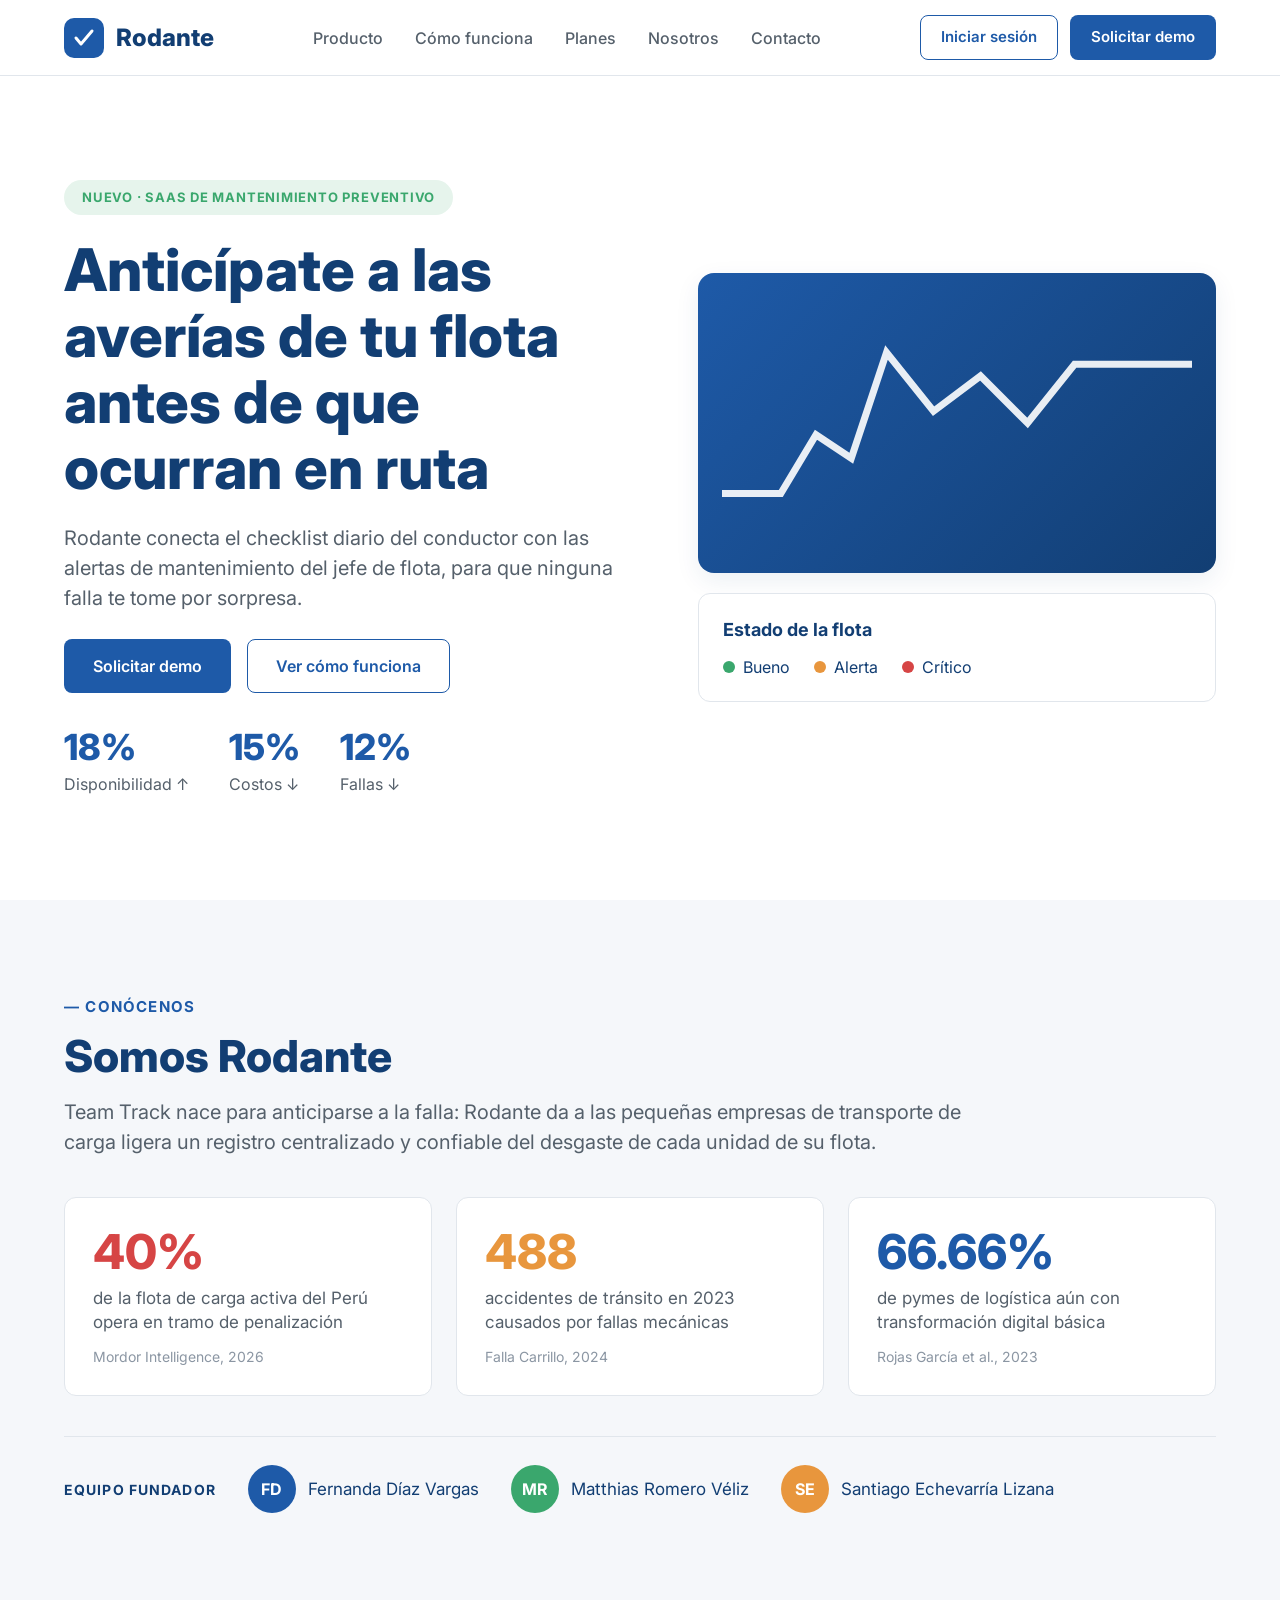
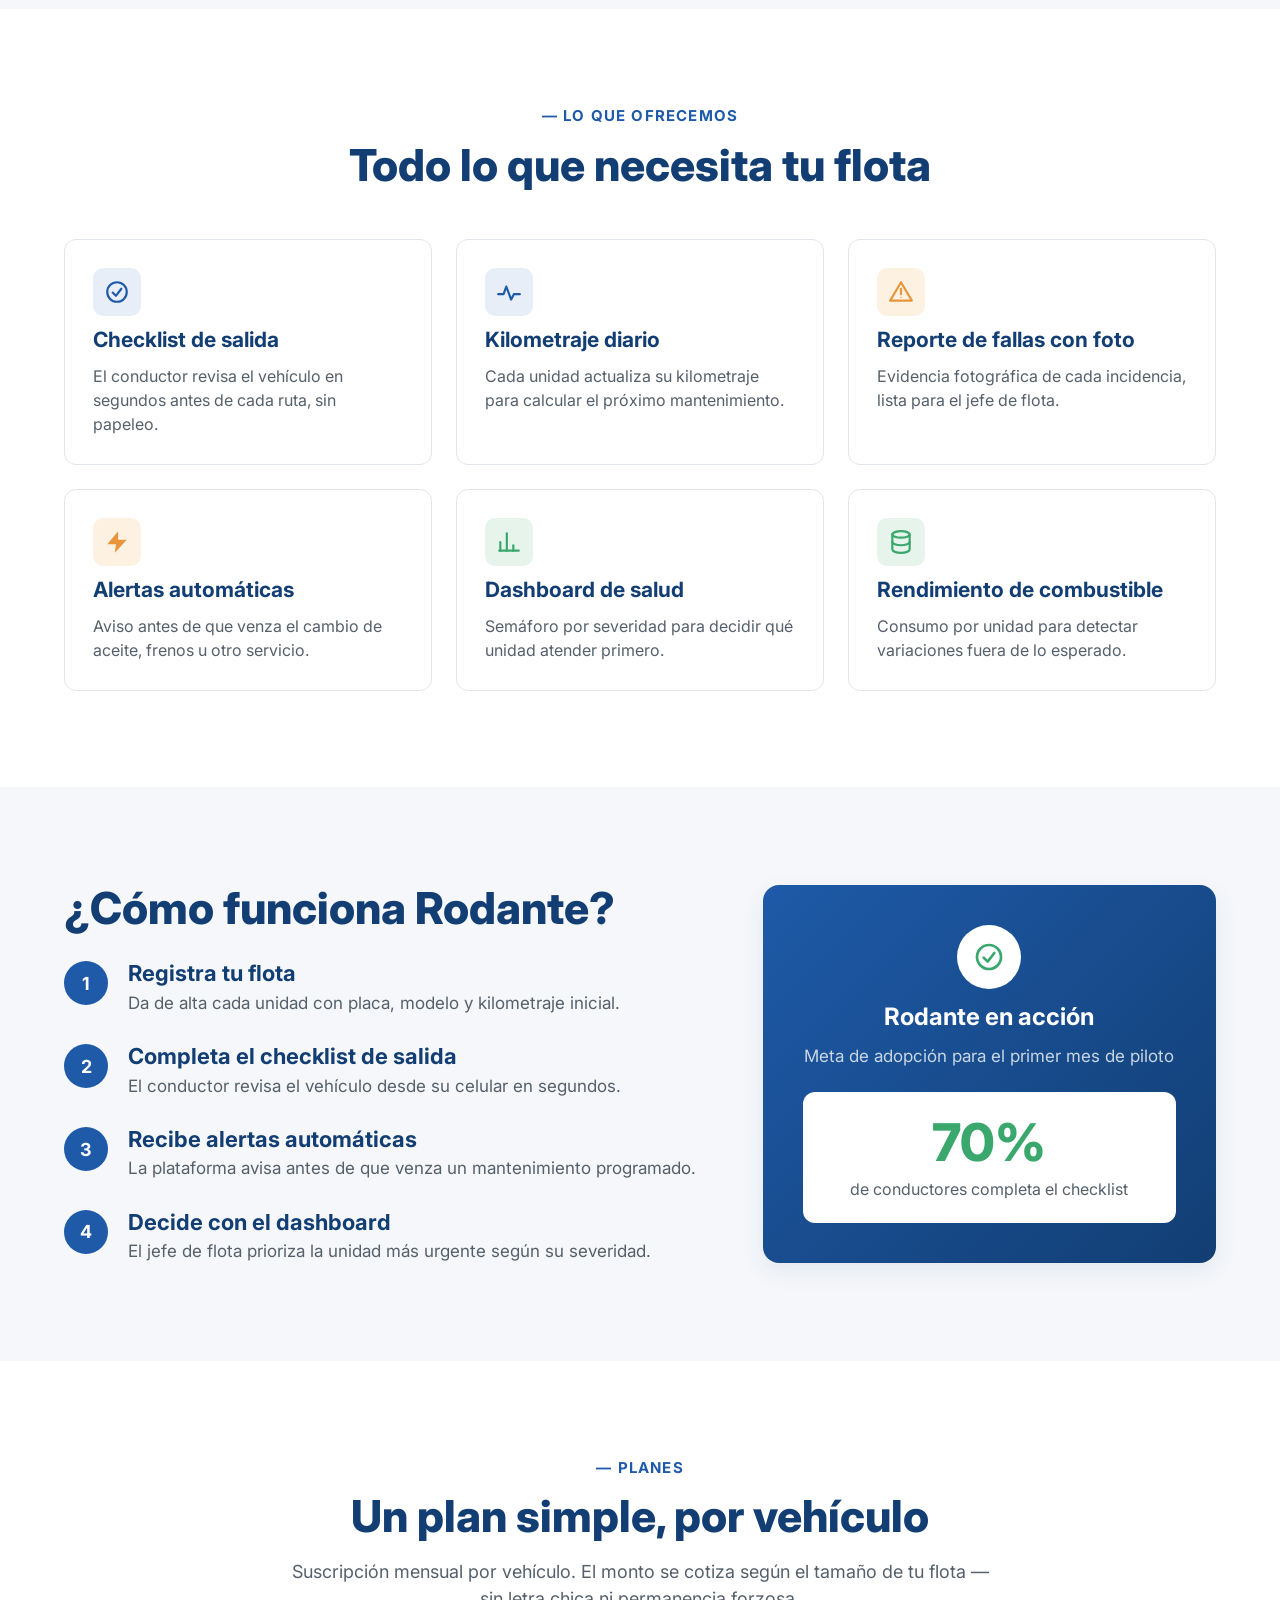
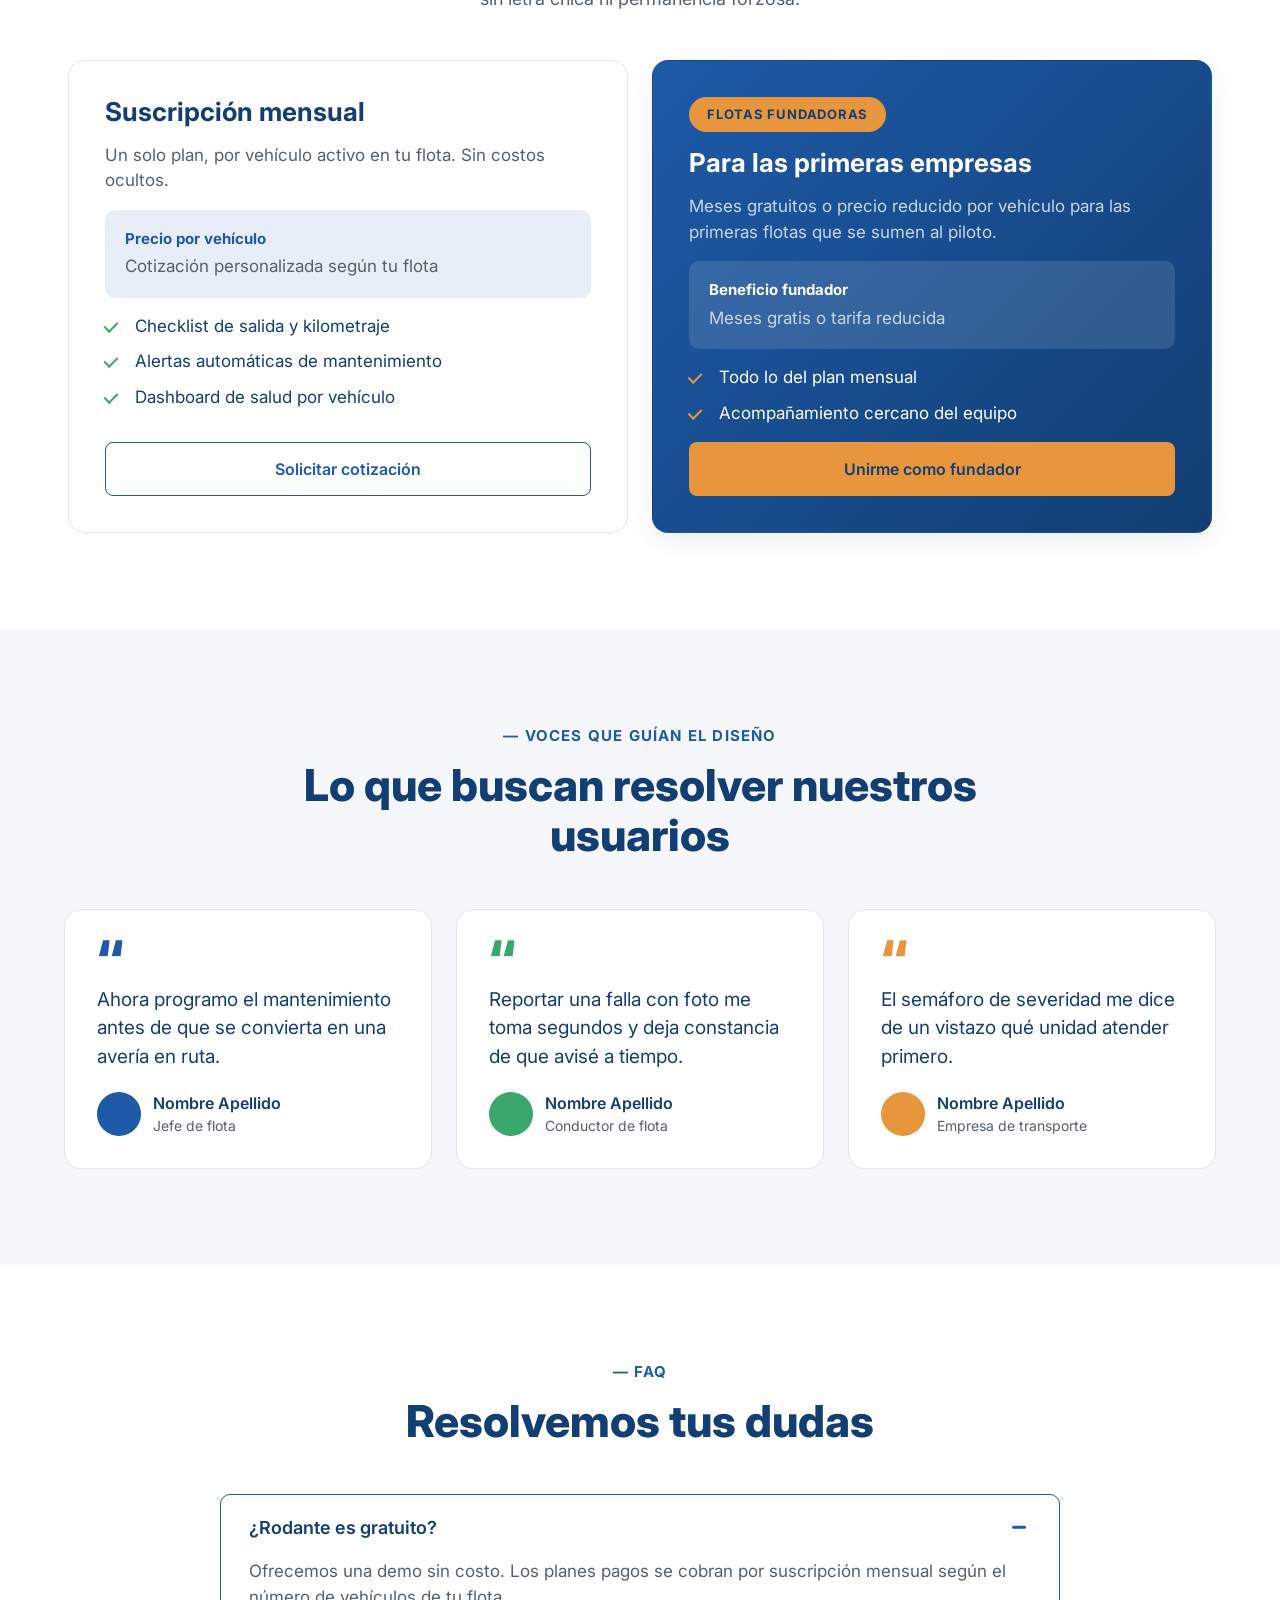
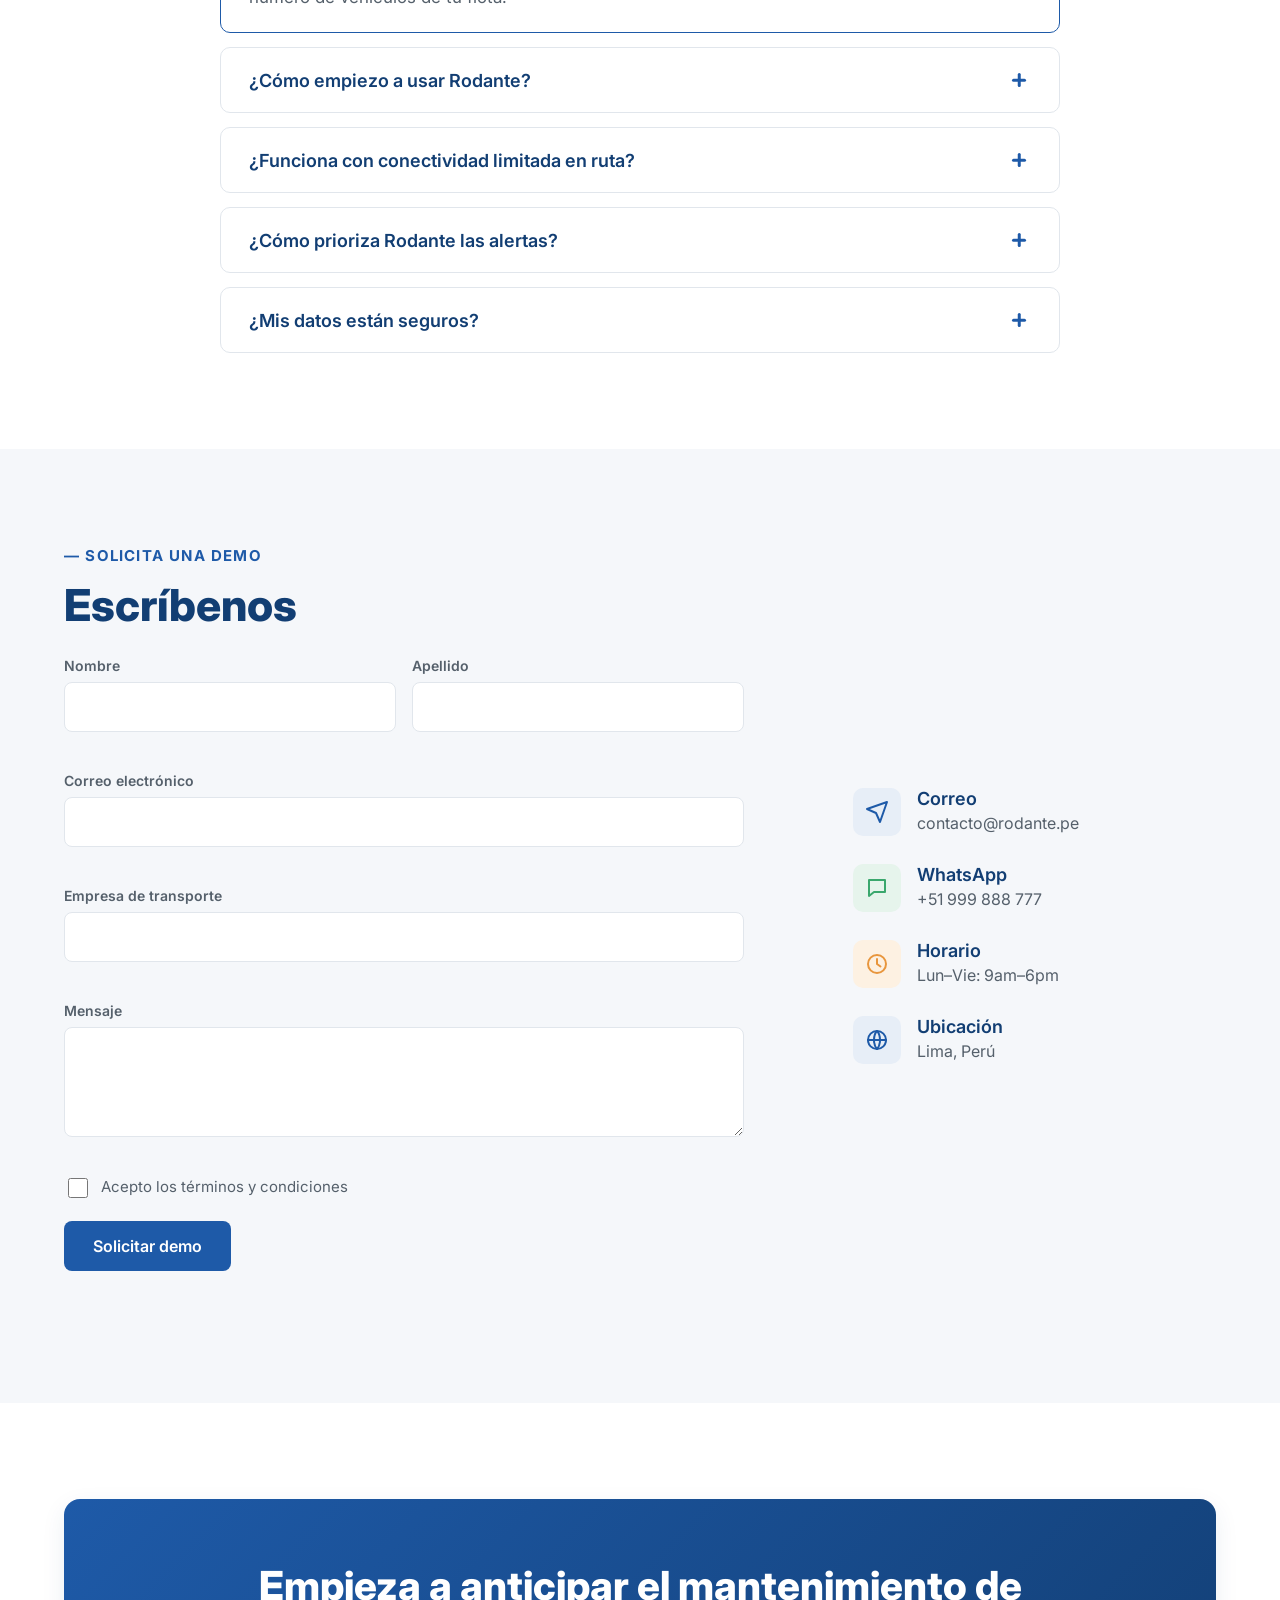
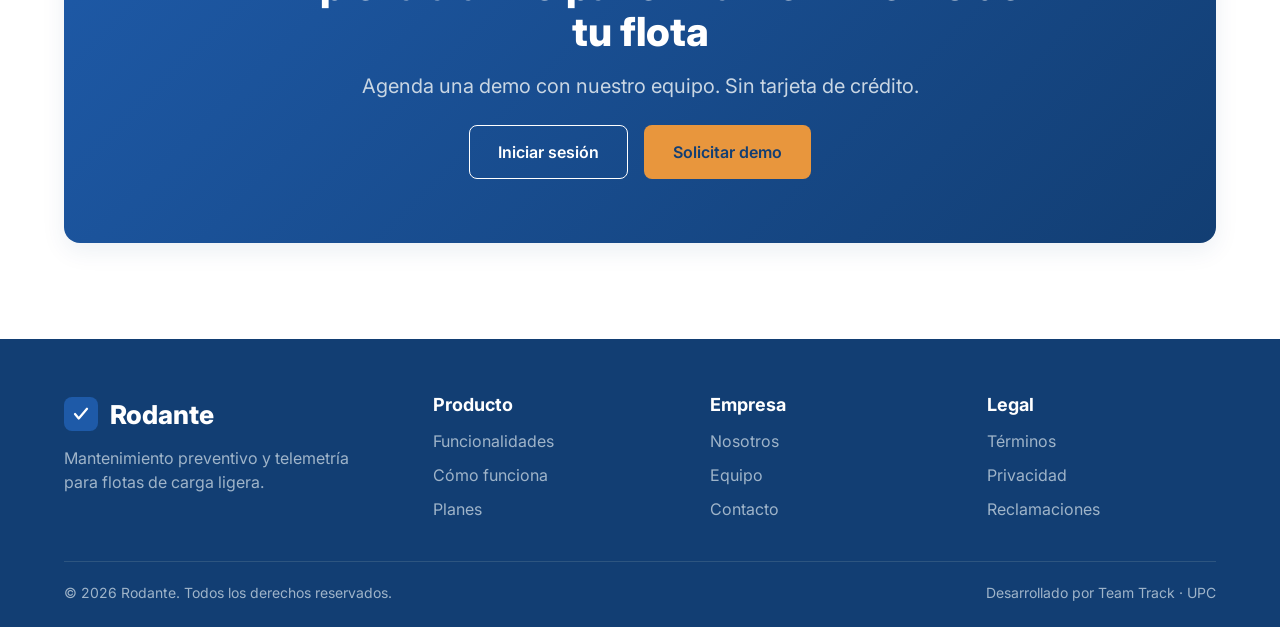
==== index.html @ c84fca4a "Add files via upload" ====
<!DOCTYPE html>
<html lang="es">
<head>
<meta charset="UTF-8">
<meta name="viewport" content="width=device-width, initial-scale=1.0">
<title>Rodante — Mantenimiento preventivo para flotas de carga</title>
<meta name="description" content="Rodante conecta el checklist diario del conductor con las alertas de mantenimiento del jefe de flota, para que ninguna falla te tome por sorpresa en ruta.">
<link rel="icon" href="data:image/svg+xml,%3Csvg xmlns='http://www.w3.org/2000/svg' viewBox='0 0 40 40'%3E%3Crect width='40' height='40' rx='9' fill='%231E5AA8'/%3E%3Cpolyline points='11,21 17,28 30,12' fill='none' stroke='white' stroke-width='4' stroke-linecap='round' stroke-linejoin='round'/%3E%3C/svg%3E">
<link rel="preconnect" href="https://fonts.googleapis.com">
<link rel="preconnect" href="https://fonts.gstatic.com" crossorigin>
<link href="https://fonts.googleapis.com/css2?family=Inter:wght@400;500;600;700;800&display=swap" rel="stylesheet">
<link rel="stylesheet" href="css/style.css">
</head>
<body>

<header class="site-header" id="header">
  <div class="container header-inner">
    <a href="#top" class="logo" aria-label="Rodante - inicio">
      <span class="logo-mark">
        <svg viewBox="0 0 24 24" width="24" height="24" fill="none" stroke="#fff" stroke-width="3" stroke-linecap="round" stroke-linejoin="round" aria-hidden="true"><polyline points="4 12 9 18 20 5"></polyline></svg>
      </span>
      <span>Rodante</span>
    </a>

    <nav class="main-nav" id="main-nav" aria-label="Principal">
      <a href="#producto">Producto</a>
      <a href="#como-funciona">Cómo funciona</a>
      <a href="#planes">Planes</a>
      <a href="#nosotros">Nosotros</a>
      <a href="#contacto">Contacto</a>
    </nav>

    <div class="header-actions">
      <a href="app/index.html#/login" class="btn btn-outline btn-sm">Iniciar sesión</a>
      <a href="#contacto" class="btn btn-primary btn-sm">Solicitar demo</a>
    </div>

    <button class="menu-toggle" id="menu-toggle" aria-label="Abrir menú" aria-expanded="false" aria-controls="main-nav">
      <span></span><span></span><span></span>
    </button>
  </div>
</header>

<main id="top">

  <!-- HERO -->
  <section class="hero">
    <div class="container hero-inner">
      <div class="hero-copy">
        <span class="badge badge-green">Nuevo · SaaS de mantenimiento preventivo</span>
        <h1>Anticípate a las averías de tu flota antes de que ocurran en ruta</h1>
        <p class="lead">Rodante conecta el checklist diario del conductor con las alertas de mantenimiento del jefe de flota, para que ninguna falla te tome por sorpresa.</p>
        <div class="hero-cta">
          <a href="#contacto" class="btn btn-primary">Solicitar demo</a>
          <a href="#como-funciona" class="btn btn-outline">Ver cómo funciona</a>
        </div>
        <div class="hero-stats">
          <div class="stat">
            <h3>18%</h3>
            <p>Disponibilidad ↑</p>
          </div>
          <div class="stat">
            <h3>15%</h3>
            <p>Costos ↓</p>
          </div>
          <div class="stat">
            <h3>12%</h3>
            <p>Fallas ↓</p>
          </div>
        </div>
      </div>

      <div class="hero-visual">
        <div class="chart-card">
          <svg viewBox="0 0 200 100" aria-label="Vista previa del dashboard de Rodante" role="img">
            <polyline points="0,80 25,80 40,55 55,65 70,20 90,45 110,30 130,50 150,25 200,25" fill="none" stroke="#ffffff" stroke-width="3" opacity="0.9"></polyline>
          </svg>
        </div>
        <div class="status-card">
          <p class="status-title">Estado de la flota</p>
          <div class="status-legend">
            <span><i class="dot dot-green"></i>Bueno</span>
            <span><i class="dot dot-orange"></i>Alerta</span>
            <span><i class="dot dot-red"></i>Crítico</span>
          </div>
        </div>
      </div>
    </div>
  </section>

  <!-- SOBRE RODANTE -->
  <section class="section section-alt" id="nosotros">
    <div class="container">
      <div class="about-head">
        <p class="eyebrow">— Conócenos</p>
        <h2>Somos Rodante</h2>
        <p class="about-lead">Team Track nace para anticiparse a la falla: Rodante da a las pequeñas empresas de transporte de carga ligera un registro centralizado y confiable del desgaste de cada unidad de su flota.</p>
      </div>

      <div class="grid grid-3">
        <div class="fact-card">
          <p class="fact-num fact-red">40%</p>
          <p class="fact-text">de la flota de carga activa del Perú opera en tramo de penalización</p>
          <p class="fact-source">Mordor Intelligence, 2026</p>
        </div>
        <div class="fact-card">
          <p class="fact-num fact-orange">488</p>
          <p class="fact-text">accidentes de tránsito en 2023 causados por fallas mecánicas</p>
          <p class="fact-source">Falla Carrillo, 2024</p>
        </div>
        <div class="fact-card">
          <p class="fact-num fact-blue">66.66%</p>
          <p class="fact-text">de pymes de logística aún con transformación digital básica</p>
          <p class="fact-source">Rojas García et al., 2023</p>
        </div>
      </div>

      <div class="founders" id="equipo">
        <p class="founders-label">Equipo fundador</p>
        <ul class="founders-list">
          <li><span class="avatar avatar-blue">FD</span>Fernanda Díaz Vargas</li>
          <li><span class="avatar avatar-green">MR</span>Matthias Romero Véliz</li>
          <li><span class="avatar avatar-orange">SE</span>Santiago Echevarría Lizana</li>
        </ul>
      </div>
    </div>
  </section>

  <!-- FUNCIONALIDADES -->
  <section class="section" id="producto">
    <div class="container">
      <div class="section-heading">
        <p class="eyebrow">— Lo que ofrecemos</p>
        <h2>Todo lo que necesita tu flota</h2>
      </div>

      <div class="grid grid-3">
        <div class="card">
          <div class="icon-badge icon-blue">
            <svg viewBox="0 0 24 24" width="26" height="26" fill="none" stroke="#1E5AA8" stroke-width="2" stroke-linecap="round" stroke-linejoin="round" aria-hidden="true"><circle cx="12" cy="12" r="9"></circle><polyline points="8 12.5 11 15.5 16 9"></polyline></svg>
          </div>
          <h3>Checklist de salida</h3>
          <p>El conductor revisa el vehículo en segundos antes de cada ruta, sin papeleo.</p>
        </div>
        <div class="card">
          <div class="icon-badge icon-blue">
            <svg viewBox="0 0 24 24" width="26" height="26" fill="none" stroke="#1E5AA8" stroke-width="2" stroke-linecap="round" stroke-linejoin="round" aria-hidden="true"><polyline points="2 14 7 14 9.5 7 14 19 16.5 14 22 14"></polyline></svg>
          </div>
          <h3>Kilometraje diario</h3>
          <p>Cada unidad actualiza su kilometraje para calcular el próximo mantenimiento.</p>
        </div>
        <div class="card">
          <div class="icon-badge icon-orange">
            <svg viewBox="0 0 24 24" width="26" height="26" fill="none" stroke="#E8963D" stroke-width="2" stroke-linecap="round" stroke-linejoin="round" aria-hidden="true"><path d="M12 3 L22 20 L2 20 Z"></path><line x1="12" y1="9" x2="12" y2="14"></line><circle cx="12" cy="17" r="0.6" fill="#E8963D" stroke="none"></circle></svg>
          </div>
          <h3>Reporte de fallas con foto</h3>
          <p>Evidencia fotográfica de cada incidencia, lista para el jefe de flota.</p>
        </div>
        <div class="card">
          <div class="icon-badge icon-orange">
            <svg viewBox="0 0 24 24" width="26" height="26" fill="#E8963D" stroke="none" aria-hidden="true"><polygon points="13 2 3 14 11 14 10 22 21 10 13 10"></polygon></svg>
          </div>
          <h3>Alertas automáticas</h3>
          <p>Aviso antes de que venza el cambio de aceite, frenos u otro servicio.</p>
        </div>
        <div class="card">
          <div class="icon-badge icon-green">
            <svg viewBox="0 0 24 24" width="26" height="26" fill="none" stroke="#3AA76D" stroke-width="2" stroke-linecap="round" stroke-linejoin="round" aria-hidden="true"><line x1="4" y1="20" x2="4" y2="12"></line><line x1="10" y1="20" x2="10" y2="4"></line><line x1="16" y1="20" x2="16" y2="15"></line><line x1="3" y1="20" x2="21" y2="20"></line></svg>
          </div>
          <h3>Dashboard de salud</h3>
          <p>Semáforo por severidad para decidir qué unidad atender primero.</p>
        </div>
        <div class="card">
          <div class="icon-badge icon-green">
            <svg viewBox="0 0 24 24" width="26" height="26" fill="none" stroke="#3AA76D" stroke-width="2" stroke-linecap="round" stroke-linejoin="round" aria-hidden="true"><ellipse cx="12" cy="5" rx="8" ry="3"></ellipse><path d="M4 5 V19 C4 20.66 7.58 22 12 22 C16.42 22 20 20.66 20 19 V5"></path><path d="M4 12 C4 13.66 7.58 15 12 15 C16.42 15 20 13.66 20 12"></path></svg>
          </div>
          <h3>Rendimiento de combustible</h3>
          <p>Consumo por unidad para detectar variaciones fuera de lo esperado.</p>
        </div>
      </div>
    </div>
  </section>

  <!-- CÓMO FUNCIONA -->
  <section class="section section-alt" id="como-funciona">
    <div class="container how-inner">
      <div class="how-copy">
        <h2>¿Cómo funciona Rodante?</h2>

        <ol class="steps">
          <li>
            <span class="step-number">1</span>
            <div>
              <h3>Registra tu flota</h3>
              <p>Da de alta cada unidad con placa, modelo y kilometraje inicial.</p>
            </div>
          </li>
          <li>
            <span class="step-number">2</span>
            <div>
              <h3>Completa el checklist de salida</h3>
              <p>El conductor revisa el vehículo desde su celular en segundos.</p>
            </div>
          </li>
          <li>
            <span class="step-number">3</span>
            <div>
              <h3>Recibe alertas automáticas</h3>
              <p>La plataforma avisa antes de que venza un mantenimiento programado.</p>
            </div>
          </li>
          <li>
            <span class="step-number">4</span>
            <div>
              <h3>Decide con el dashboard</h3>
              <p>El jefe de flota prioriza la unidad más urgente según su severidad.</p>
            </div>
          </li>
        </ol>
      </div>

      <div class="how-visual">
        <div class="action-card">
          <div class="action-icon">
            <svg viewBox="0 0 24 24" width="32" height="32" fill="none" stroke="#3AA76D" stroke-width="2" stroke-linecap="round" stroke-linejoin="round" aria-hidden="true"><circle cx="12" cy="12" r="9"></circle><polyline points="8 12.5 11 15.5 16 9"></polyline></svg>
          </div>
          <h3>Rodante en acción</h3>
          <p>Meta de adopción para el primer mes de piloto</p>
          <div class="action-metric">
            <strong>70%</strong>
            <p>de conductores completa el checklist</p>
          </div>
        </div>
      </div>
    </div>
  </section>

  <!-- PLANES -->
  <section class="section" id="planes">
    <div class="container">
      <div class="section-heading">
        <p class="eyebrow">— Planes</p>
        <h2>Un plan simple, por vehículo</h2>
        <p class="section-sub">Suscripción mensual por vehículo. El monto se cotiza según el tamaño de tu flota — sin letra chica ni permanencia forzosa.</p>
      </div>

      <div class="plans">
        <article class="plan">
          <h3>Suscripción mensual</h3>
          <p class="plan-desc">Un solo plan, por vehículo activo en tu flota. Sin costos ocultos.</p>
          <div class="plan-price">
            <p class="plan-price-label">Precio por vehículo</p>
            <p>Cotización personalizada según tu flota</p>
          </div>
          <ul class="plan-list">
            <li>Checklist de salida y kilometraje</li>
            <li>Alertas automáticas de mantenimiento</li>
            <li>Dashboard de salud por vehículo</li>
          </ul>
          <a href="#contacto" class="btn btn-outline">Solicitar cotización</a>
        </article>

        <article class="plan plan-founder">
          <span class="badge badge-orange">Flotas fundadoras</span>
          <h3>Para las primeras empresas</h3>
          <p class="plan-desc">Meses gratuitos o precio reducido por vehículo para las primeras flotas que se sumen al piloto.</p>
          <div class="plan-price">
            <p class="plan-price-label">Beneficio fundador</p>
            <p>Meses gratis o tarifa reducida</p>
          </div>
          <ul class="plan-list">
            <li>Todo lo del plan mensual</li>
            <li>Acompañamiento cercano del equipo</li>
          </ul>
          <a href="#contacto" class="btn btn-accent">Unirme como fundador</a>
        </article>
      </div>
    </div>
  </section>

  <!-- TESTIMONIOS -->
  <section class="section section-alt" id="testimonios">
    <div class="container">
      <div class="section-heading">
        <p class="eyebrow">— Voces que guían el diseño</p>
        <h2>Lo que buscan resolver nuestros usuarios</h2>
      </div>

      <div class="grid grid-3">
        <figure class="testimonial-card">
          <span class="quote-mark quote-blue" aria-hidden="true">“</span>
          <blockquote>Ahora programo el mantenimiento antes de que se convierta en una avería en ruta.</blockquote>
          <figcaption class="testimonial-author">
            <span class="avatar avatar-blue small"></span>
            <span>
              <span class="author-name">Nombre Apellido</span>
              <span class="author-role">Jefe de flota</span>
            </span>
          </figcaption>
        </figure>
        <figure class="testimonial-card">
          <span class="quote-mark quote-green" aria-hidden="true">“</span>
          <blockquote>Reportar una falla con foto me toma segundos y deja constancia de que avisé a tiempo.</blockquote>
          <figcaption class="testimonial-author">
            <span class="avatar avatar-green small"></span>
            <span>
              <span class="author-name">Nombre Apellido</span>
              <span class="author-role">Conductor de flota</span>
            </span>
          </figcaption>
        </figure>
        <figure class="testimonial-card">
          <span class="quote-mark quote-orange" aria-hidden="true">“</span>
          <blockquote>El semáforo de severidad me dice de un vistazo qué unidad atender primero.</blockquote>
          <figcaption class="testimonial-author">
            <span class="avatar avatar-orange small"></span>
            <span>
              <span class="author-name">Nombre Apellido</span>
              <span class="author-role">Empresa de transporte</span>
            </span>
          </figcaption>
        </figure>
      </div>
    </div>
  </section>

  <!-- FAQ -->
  <section class="section" id="faq">
    <div class="container">
      <div class="section-heading">
        <p class="eyebrow">— FAQ</p>
        <h2>Resolvemos tus dudas</h2>
      </div>

      <div class="faq-list">
        <div class="faq-item open">
          <button class="faq-question" aria-expanded="true">
            <span>¿Rodante es gratuito?</span>
            <span class="faq-icon" aria-hidden="true"></span>
          </button>
          <div class="faq-answer">
            <p>Ofrecemos una demo sin costo. Los planes pagos se cobran por suscripción mensual según el número de vehículos de tu flota.</p>
          </div>
        </div>

        <div class="faq-item">
          <button class="faq-question" aria-expanded="false">
            <span>¿Cómo empiezo a usar Rodante?</span>
            <span class="faq-icon" aria-hidden="true"></span>
          </button>
          <div class="faq-answer">
            <p>Solicita una demo y nuestro equipo te ayudará a registrar tu flota: cada unidad con su placa, modelo y kilometraje inicial. Luego tus conductores ya pueden completar el checklist de salida desde su celular.</p>
          </div>
        </div>

        <div class="faq-item">
          <button class="faq-question" aria-expanded="false">
            <span>¿Funciona con conectividad limitada en ruta?</span>
            <span class="faq-icon" aria-hidden="true"></span>
          </button>
          <div class="faq-answer">
            <p>El checklist y el reporte de fallas están pensados para completarse en pocos segundos, de modo que el conductor pueda registrarlos incluso con señal limitada antes de salir a ruta.</p>
          </div>
        </div>

        <div class="faq-item">
          <button class="faq-question" aria-expanded="false">
            <span>¿Cómo prioriza Rodante las alertas?</span>
            <span class="faq-icon" aria-hidden="true"></span>
          </button>
          <div class="faq-answer">
            <p>Cada unidad se clasifica con un semáforo de severidad — bueno, alerta o crítico — según su kilometraje, los servicios próximos a vencer y las fallas reportadas, para que atiendas primero la más urgente.</p>
          </div>
        </div>

        <div class="faq-item">
          <button class="faq-question" aria-expanded="false">
            <span>¿Mis datos están seguros?</span>
            <span class="faq-icon" aria-hidden="true"></span>
          </button>
          <div class="faq-answer">
            <p>La información de tu flota solo es accesible para los usuarios autorizados de tu cuenta, y la usamos únicamente para calcular el mantenimiento de tus unidades.</p>
          </div>
        </div>
      </div>
    </div>
  </section>

  <!-- SOLICITA UNA DEMO -->
  <section class="section section-alt" id="contacto">
    <div class="container contact-inner">
      <div class="contact-form-wrap">
        <p class="eyebrow">— Solicita una demo</p>
        <h2>Escríbenos</h2>

        <form id="contact-form" novalidate>
          <div class="form-row">
            <div class="form-field">
              <label for="firstname">Nombre</label>
              <input type="text" id="firstname" name="firstname" autocomplete="given-name" required>
              <span class="field-error"></span>
            </div>
            <div class="form-field">
              <label for="lastname">Apellido</label>
              <input type="text" id="lastname" name="lastname" autocomplete="family-name" required>
              <span class="field-error"></span>
            </div>
          </div>

          <div class="form-field">
            <label for="email">Correo electrónico</label>
            <input type="email" id="email" name="email" autocomplete="email" required>
            <span class="field-error"></span>
          </div>

          <div class="form-field">
            <label for="company">Empresa de transporte</label>
            <input type="text" id="company" name="company" autocomplete="organization" required>
            <span class="field-error"></span>
          </div>

          <div class="form-field">
            <label for="message">Mensaje</label>
            <textarea id="message" name="message" rows="4" required></textarea>
            <span class="field-error"></span>
          </div>

          <label class="checkbox-field">
            <input type="checkbox" id="terms" name="terms" required>
            Acepto los términos y condiciones
          </label>

          <button type="submit" class="btn btn-primary">Solicitar demo</button>

          <p class="form-feedback" id="form-feedback" role="status" aria-live="polite"></p>
        </form>
      </div>

      <div class="contact-info">
        <div class="info-item">
          <div class="icon-badge icon-blue">
            <svg viewBox="0 0 24 24" width="24" height="24" fill="none" stroke="#1E5AA8" stroke-width="2" stroke-linecap="round" stroke-linejoin="round" aria-hidden="true"><polygon points="22 2 15 22 11 13 2 9 22 2"></polygon></svg>
          </div>
          <div>
            <h3>Correo</h3>
            <p>contacto@rodante.pe</p>
          </div>
        </div>
        <div class="info-item">
          <div class="icon-badge icon-green">
            <svg viewBox="0 0 24 24" width="24" height="24" fill="none" stroke="#3AA76D" stroke-width="2" stroke-linecap="round" stroke-linejoin="round" aria-hidden="true"><path d="M4 4 H20 V16 H9 L4 20 Z"></path></svg>
          </div>
          <div>
            <h3>WhatsApp</h3>
            <p>+51 999 888 777</p>
          </div>
        </div>
        <div class="info-item">
          <div class="icon-badge icon-orange">
            <svg viewBox="0 0 24 24" width="24" height="24" fill="none" stroke="#E8963D" stroke-width="2" stroke-linecap="round" stroke-linejoin="round" aria-hidden="true"><circle cx="12" cy="12" r="9"></circle><polyline points="12 7 12 12 15.5 14.5"></polyline></svg>
          </div>
          <div>
            <h3>Horario</h3>
            <p>Lun–Vie: 9am–6pm</p>
          </div>
        </div>
        <div class="info-item">
          <div class="icon-badge icon-blue">
            <svg viewBox="0 0 24 24" width="24" height="24" fill="none" stroke="#1E5AA8" stroke-width="2" stroke-linecap="round" stroke-linejoin="round" aria-hidden="true"><circle cx="12" cy="12" r="9"></circle><line x1="3" y1="12" x2="21" y2="12"></line><path d="M12 3 C16 7 16 17 12 21 C8 17 8 7 12 3 Z"></path></svg>
          </div>
          <div>
            <h3>Ubicación</h3>
            <p>Lima, Perú</p>
          </div>
        </div>
      </div>
    </div>
  </section>

  <!-- CTA -->
  <section class="section section-cta">
    <div class="container">
      <div class="cta-box">
        <h2>Empieza a anticipar el mantenimiento de tu flota</h2>
        <p>Agenda una demo con nuestro equipo. Sin tarjeta de crédito.</p>
        <div class="cta-actions">
          <a href="app/index.html#/login" class="btn btn-outline btn-inverse">Iniciar sesión</a>
          <a href="#contacto" class="btn btn-accent">Solicitar demo</a>
        </div>
      </div>
    </div>
  </section>

</main>

<footer class="site-footer">
  <div class="container">
    <div class="footer-grid">
      <div class="footer-brand">
        <a href="#top" class="logo logo-light" aria-label="Rodante - inicio">
          <span class="logo-mark logo-mark-sm">
            <svg viewBox="0 0 24 24" width="18" height="18" fill="none" stroke="#fff" stroke-width="3" stroke-linecap="round" stroke-linejoin="round" aria-hidden="true"><polyline points="4 12 9 18 20 5"></polyline></svg>
          </span>
          <span>Rodante</span>
        </a>
        <p>Mantenimiento preventivo y telemetría para flotas de carga ligera.</p>
      </div>

      <div class="footer-col">
        <h3>Producto</h3>
        <a href="#producto">Funcionalidades</a>
        <a href="#como-funciona">Cómo funciona</a>
        <a href="#planes">Planes</a>
      </div>

      <div class="footer-col">
        <h3>Empresa</h3>
        <a href="#nosotros">Nosotros</a>
        <a href="#equipo">Equipo</a>
        <a href="#contacto">Contacto</a>
      </div>

      <div class="footer-col">
        <h3>Legal</h3>
        <a href="#">Términos</a>
        <a href="#">Privacidad</a>
        <a href="#">Reclamaciones</a>
      </div>
    </div>

    <div class="footer-bottom">
      <p>© 2026 Rodante. Todos los derechos reservados.</p>
      <p>Desarrollado por Team Track · UPC</p>
    </div>
  </div>
</footer>

<script src="js/script.js"></script>
</body>
</html>
---- css/style.css ----
:root {
  --color-primary: #1E5AA8;
  --color-primary-dark: #123E73;
  --color-green: #3AA76D;
  --color-orange: #E8963D;
  --color-red: #D64545;
  --color-text: #123E73;
  --color-text-muted: #55606B;
  --color-text-faint: #8B96A3;
  --color-border: #E1E6EC;
  --color-bg-alt: #F5F7FA;
  --color-blue-tint: #E7EEF7;
  --color-green-tint: #E6F4EC;
  --color-orange-tint: #FDF1E2;
  --color-on-dark: #C9D6E3;
  --color-on-footer: #9FB4C9;
  --color-footer-line: #2D5580;
  --gradient-brand: linear-gradient(135deg, #1E5AA8 0%, #123E73 100%);
  --font-main: 'Inter', Arial, Helvetica, sans-serif;
  --max-width: 1200px;
  --radius: 12px;
  --shadow-card: 0 8px 24px rgba(18, 62, 115, 0.08);
  --header-height: 76px;
}

* { box-sizing: border-box; }

html { scroll-behavior: smooth; }

body {
  margin: 0;
  font-family: var(--font-main);
  color: var(--color-text);
  background: #ffffff;
  line-height: 1.5;
  -webkit-font-smoothing: antialiased;
}

img, svg { max-width: 100%; display: block; }

a { text-decoration: none; color: inherit; }

ul, ol { margin: 0; padding: 0; list-style: none; }

p, figure, blockquote { margin: 0; }

section[id] { scroll-margin-top: var(--header-height); }

.container {
  max-width: var(--max-width);
  margin: 0 auto;
  padding: 0 24px;
}

h1, h2, h3 { margin: 0; line-height: 1.15; }

h2 { font-size: clamp(28px, 4vw, 44px); font-weight: 800; }

.eyebrow {
  color: var(--color-primary);
  font-weight: 700;
  font-size: 15px;
  letter-spacing: 0.08em;
  text-transform: uppercase;
  margin-bottom: 12px;
}

.section-heading {
  text-align: center;
  max-width: 720px;
  margin: 0 auto 48px auto;
}

.section-sub { color: var(--color-text-muted); font-size: 18px; margin-top: 16px; line-height: 1.5; }

/* Buttons */
.btn {
  display: inline-flex;
  align-items: center;
  justify-content: center;
  padding: 14px 28px;
  border-radius: 8px;
  font-family: inherit;
  font-weight: 600;
  font-size: 16px;
  border: 1px solid transparent;
  cursor: pointer;
  transition: background 0.15s ease, border-color 0.15s ease, color 0.15s ease, transform 0.1s ease, filter 0.15s ease;
  white-space: nowrap;
}
.btn:active { transform: scale(0.98); }
.btn:focus-visible { outline: 3px solid rgba(30, 90, 168, 0.35); outline-offset: 2px; }

.btn-primary { background: var(--color-primary); color: #fff; }
.btn-primary:hover { background: var(--color-primary-dark); }

.btn-outline { background: transparent; border-color: var(--color-primary); color: var(--color-primary); }
.btn-outline:hover { background: var(--color-blue-tint); }

.btn-accent { background: var(--color-orange); color: var(--color-primary-dark); }
.btn-accent:hover { filter: brightness(0.94); }

.btn-inverse { border-color: #fff; color: #fff; }
.btn-inverse:hover { background: rgba(255, 255, 255, 0.12); }

.btn-sm { padding: 10px 20px; font-size: 15px; }

/* Header */
.site-header {
  position: sticky;
  top: 0;
  z-index: 100;
  background: rgba(255, 255, 255, 0.94);
  backdrop-filter: blur(8px);
  border-bottom: 1px solid var(--color-border);
  height: var(--header-height);
  display: flex;
  align-items: center;
}

.header-inner {
  display: flex;
  align-items: center;
  justify-content: space-between;
  gap: 16px;
  width: 100%;
}

.logo {
  display: flex;
  align-items: center;
  gap: 12px;
  font-size: 24px;
  font-weight: 800;
  color: var(--color-primary-dark);
  flex-shrink: 0;
}

.logo-mark {
  width: 40px;
  height: 40px;
  background: var(--color-primary);
  border-radius: 10px;
  display: flex;
  align-items: center;
  justify-content: center;
}
.logo-mark-sm { width: 34px; height: 34px; border-radius: 8px; }

.main-nav { display: flex; gap: 32px; }

.main-nav a {
  color: var(--color-text-muted);
  font-weight: 500;
  font-size: 16px;
  transition: color 0.15s ease;
}
.main-nav a:hover { color: var(--color-primary); }

.header-actions {
  display: flex;
  gap: 12px;
  align-items: center;
  flex-shrink: 0;
}

.menu-toggle {
  display: none;
  flex-direction: column;
  justify-content: center;
  gap: 5px;
  width: 40px;
  height: 40px;
  background: none;
  border: none;
  cursor: pointer;
  padding: 0;
}
.menu-toggle span {
  display: block;
  height: 2px;
  width: 24px;
  background: var(--color-primary-dark);
  margin: 0 auto;
  transition: transform 0.2s ease, opacity 0.2s ease;
}
.menu-toggle.open span:nth-child(1) { transform: translateY(7px) rotate(45deg); }
.menu-toggle.open span:nth-child(2) { opacity: 0; }
.menu-toggle.open span:nth-child(3) { transform: translateY(-7px) rotate(-45deg); }

/* Hero */
.hero {
  background: #fff;
  padding: 72px 0;
  min-height: calc(100vh - var(--header-height));
  display: flex;
  align-items: center;
}

.hero-inner {
  display: flex;
  align-items: center;
  gap: 64px;
}

.hero-copy { flex: 1.1; display: flex; flex-direction: column; gap: 22px; }

.badge {
  display: inline-flex;
  align-items: center;
  padding: 8px 18px;
  border-radius: 20px;
  font-size: 13px;
  font-weight: 700;
  letter-spacing: 0.06em;
  text-transform: uppercase;
  width: fit-content;
}
.badge-green { background: var(--color-green-tint); color: var(--color-green); }
.badge-orange { background: var(--color-orange); color: var(--color-primary-dark); }

.hero-copy h1 {
  font-size: clamp(34px, 4.6vw, 60px);
  font-weight: 800;
  line-height: 1.12;
  max-width: 660px;
}

.lead { font-size: 20px; color: var(--color-text-muted); max-width: 560px; line-height: 1.5; }

.hero-cta { display: flex; gap: 16px; flex-wrap: wrap; margin-top: 4px; }

.hero-stats { display: flex; gap: 40px; margin-top: 12px; flex-wrap: wrap; }
.hero-stats .stat h3 { font-size: 36px; color: var(--color-primary); font-weight: 800; }
.hero-stats .stat p { color: var(--color-text-muted); margin-top: 4px; font-size: 16px; }

.hero-visual { flex: 1; display: flex; flex-direction: column; gap: 20px; min-width: 0; }

.chart-card {
  background: var(--gradient-brand);
  border-radius: 16px;
  height: 300px;
  display: flex;
  align-items: center;
  justify-content: center;
  padding: 24px;
  box-shadow: var(--shadow-card);
}
.chart-card svg { width: 100%; height: 100%; }

.status-card {
  background: #fff;
  border: 1px solid var(--color-border);
  border-radius: var(--radius);
  padding: 22px 24px;
}
.status-title { font-weight: 700; font-size: 18px; color: var(--color-primary-dark); margin-bottom: 12px; }
.status-legend { display: flex; flex-wrap: wrap; gap: 24px; font-size: 16px; color: var(--color-primary-dark); }
.status-legend span { display: inline-flex; align-items: center; }
.dot { width: 12px; height: 12px; border-radius: 50%; display: inline-block; margin-right: 8px; }
.dot-green { background: var(--color-green); }
.dot-orange { background: var(--color-orange); }
.dot-red { background: var(--color-red); }

/* Sections */
.section { padding: 96px 0; }
.section-alt { background: var(--color-bg-alt); }

.grid { display: grid; gap: 24px; }
.grid-3 { grid-template-columns: repeat(3, 1fr); }

.card {
  background: #fff;
  border: 1px solid var(--color-border);
  border-radius: var(--radius);
  padding: 28px;
  display: flex;
  flex-direction: column;
  gap: 12px;
  transition: box-shadow 0.2s ease, transform 0.2s ease;
}
.card:hover { box-shadow: var(--shadow-card); transform: translateY(-2px); }
.card h3 { font-size: 21px; font-weight: 700; }
.card p { color: var(--color-text-muted); font-size: 16px; line-height: 1.5; }

.icon-badge {
  width: 48px;
  height: 48px;
  border-radius: 10px;
  display: flex;
  align-items: center;
  justify-content: center;
  flex-shrink: 0;
}
.icon-blue { background: var(--color-blue-tint); }
.icon-orange { background: var(--color-orange-tint); }
.icon-green { background: var(--color-green-tint); }

/* About */
.about-head { max-width: 900px; margin-bottom: 40px; }
.about-head h2 { margin-bottom: 16px; }
.about-lead { color: var(--color-text-muted); font-size: 20px; line-height: 1.5; }

.fact-card {
  background: #fff;
  border: 1px solid var(--color-border);
  border-radius: var(--radius);
  padding: 28px;
  display: flex;
  flex-direction: column;
  gap: 8px;
}
.fact-num { font-size: 48px; font-weight: 800; line-height: 1.1; }
.fact-red { color: var(--color-red); }
.fact-orange { color: var(--color-orange); }
.fact-blue { color: var(--color-primary); }
.fact-text { color: var(--color-text-muted); font-size: 17px; line-height: 1.4; }
.fact-source { color: var(--color-text-faint); font-size: 14px; margin-top: auto; padding-top: 4px; }

.founders {
  display: flex;
  align-items: center;
  gap: 32px;
  flex-wrap: wrap;
  border-top: 1px solid var(--color-border);
  margin-top: 40px;
  padding-top: 28px;
}
.founders-label {
  font-size: 14px;
  font-weight: 700;
  color: var(--color-primary-dark);
  text-transform: uppercase;
  letter-spacing: 0.08em;
}
.founders-list { display: flex; gap: 32px; flex-wrap: wrap; }
.founders-list li { display: flex; align-items: center; gap: 12px; font-size: 17px; color: var(--color-primary-dark); }

.avatar {
  width: 48px;
  height: 48px;
  border-radius: 50%;
  display: inline-flex;
  align-items: center;
  justify-content: center;
  color: #fff;
  font-size: 16px;
  font-weight: 700;
  flex-shrink: 0;
}
.avatar.small { width: 44px; height: 44px; }
.avatar-blue { background: var(--color-primary); }
.avatar-green { background: var(--color-green); }
.avatar-orange { background: var(--color-orange); }

/* How it works */
.how-inner { display: flex; gap: 64px; align-items: center; }
.how-copy { flex: 1.4; display: flex; flex-direction: column; gap: 28px; }

.steps { display: flex; flex-direction: column; gap: 28px; }
.steps li { display: flex; gap: 20px; align-items: flex-start; }
.step-number {
  flex-shrink: 0;
  width: 44px;
  height: 44px;
  background: var(--color-primary);
  color: #fff;
  border-radius: 50%;
  display: flex;
  align-items: center;
  justify-content: center;
  font-weight: 700;
  font-size: 18px;
}
.steps h3 { font-size: 22px; font-weight: 700; margin-bottom: 4px; }
.steps p { color: var(--color-text-muted); font-size: 17px; }

.how-visual { flex: 1; display: flex; align-items: center; justify-content: center; }

.action-card {
  width: 100%;
  background: var(--gradient-brand);
  border-radius: 16px;
  padding: 40px;
  display: flex;
  flex-direction: column;
  align-items: center;
  gap: 14px;
  text-align: center;
  box-shadow: var(--shadow-card);
}
.action-icon {
  width: 64px;
  height: 64px;
  background: #fff;
  border-radius: 50%;
  display: flex;
  align-items: center;
  justify-content: center;
}
.action-card h3 { color: #fff; font-size: 24px; font-weight: 700; }
.action-card > p { color: var(--color-on-dark); font-size: 17px; }
.action-metric {
  width: 100%;
  background: #fff;
  border-radius: 12px;
  padding: 22px;
  display: flex;
  flex-direction: column;
  align-items: center;
  gap: 6px;
  margin-top: 8px;
}
.action-metric strong { font-size: 52px; line-height: 1.1; font-weight: 800; color: var(--color-green); }
.action-metric p { color: var(--color-text-muted); font-size: 16px; }

/* Plans */
.plans { display: flex; gap: 24px; justify-content: center; align-items: stretch; }

.plan {
  flex: 1;
  max-width: 560px;
  background: #fff;
  border: 1px solid var(--color-border);
  border-radius: 16px;
  padding: 36px;
  display: flex;
  flex-direction: column;
  gap: 16px;
}
.plan h3 { font-size: 26px; font-weight: 700; }
.plan-desc { color: var(--color-text-muted); font-size: 17px; line-height: 1.5; }

.plan-price {
  background: var(--color-blue-tint);
  border-radius: 10px;
  padding: 18px 20px;
  display: flex;
  flex-direction: column;
  gap: 4px;
  color: var(--color-text-muted);
  font-size: 17px;
}
.plan-price-label { color: var(--color-primary); font-weight: 700; font-size: 15px; }

.plan-list { display: flex; flex-direction: column; gap: 10px; flex: 1; }
.plan-list li {
  position: relative;
  padding-left: 30px;
  font-size: 17px;
  color: var(--color-primary-dark);
}
.plan-list li::before {
  content: "";
  position: absolute;
  left: 2px;
  top: 5px;
  width: 6px;
  height: 11px;
  border: solid var(--color-green);
  border-width: 0 2.5px 2.5px 0;
  transform: rotate(45deg);
}

.plan .btn { width: 100%; }

.plan-founder { background: var(--gradient-brand); border-color: transparent; box-shadow: var(--shadow-card); }
.plan-founder h3 { color: #fff; }
.plan-founder .plan-desc { color: var(--color-on-dark); }
.plan-founder .plan-price { background: rgba(255, 255, 255, 0.12); color: var(--color-on-dark); }
.plan-founder .plan-price-label { color: #fff; }
.plan-founder .plan-list li { color: #fff; }
.plan-founder .plan-list li::before { border-color: var(--color-orange); }

/* Testimonials */
.testimonial-card {
  background: #fff;
  border: 1px solid var(--color-border);
  border-radius: 16px;
  padding: 32px;
  display: flex;
  flex-direction: column;
  gap: 16px;
}
.quote-mark { font-size: 56px; font-weight: 800; line-height: 0.7; height: 28px; }
.quote-blue { color: var(--color-primary); }
.quote-green { color: var(--color-green); }
.quote-orange { color: var(--color-orange); }
.testimonial-card blockquote { font-size: 19px; line-height: 1.5; color: var(--color-primary-dark); flex: 1; }
.testimonial-author { display: flex; gap: 12px; align-items: center; margin-top: 4px; }
.author-name { display: block; font-weight: 600; font-size: 16px; color: var(--color-primary-dark); }
.author-role { display: block; color: var(--color-text-muted); font-size: 14px; }

/* FAQ */
.faq-list { display: flex; flex-direction: column; gap: 14px; max-width: 840px; margin: 0 auto; }
.faq-item {
  background: #fff;
  border: 1px solid var(--color-border);
  border-radius: 10px;
  overflow: hidden;
  transition: border-color 0.2s ease;
}
.faq-item.open { border-color: var(--color-primary); }
.faq-question {
  width: 100%;
  background: none;
  border: none;
  padding: 20px 28px;
  display: flex;
  align-items: center;
  justify-content: space-between;
  gap: 16px;
  cursor: pointer;
  font-family: var(--font-main);
  font-size: 18px;
  font-weight: 600;
  color: var(--color-primary-dark);
  text-align: left;
}
.faq-question:focus-visible { outline: 3px solid rgba(30, 90, 168, 0.35); outline-offset: -3px; }
.faq-icon {
  flex-shrink: 0;
  width: 24px;
  height: 24px;
  position: relative;
}
.faq-icon::before, .faq-icon::after {
  content: "";
  position: absolute;
  background: var(--color-primary);
  border-radius: 2px;
  top: 50%;
  left: 50%;
  transform: translate(-50%, -50%);
}
.faq-icon::before { width: 14px; height: 2.5px; }
.faq-icon::after { width: 2.5px; height: 14px; transition: transform 0.2s ease, opacity 0.2s ease; }
.faq-question[aria-expanded="true"] .faq-icon::after { opacity: 0; transform: translate(-50%, -50%) rotate(90deg); }

.faq-answer {
  max-height: 0;
  overflow: hidden;
  transition: max-height 0.25s ease;
  padding: 0 28px;
}
.faq-answer p { color: var(--color-text-muted); font-size: 17px; line-height: 1.5; padding-bottom: 22px; }
.faq-item.open .faq-answer { max-height: 260px; }

/* Contact */
.contact-inner { display: flex; gap: 64px; }
.contact-form-wrap { flex: 2; }
.contact-form-wrap h2 { margin-bottom: 24px; }

#contact-form { display: flex; flex-direction: column; gap: 16px; max-width: 680px; }
.form-row { display: flex; gap: 16px; }
.form-field { flex: 1; display: flex; flex-direction: column; gap: 6px; }
.form-field label {
  font-size: 14px;
  color: var(--color-text-muted);
  font-weight: 600;
}
.form-field input, .form-field textarea {
  font-family: var(--font-main);
  font-size: 16px;
  padding: 14px 16px;
  background: #fff;
  border: 1px solid var(--color-border);
  border-radius: 8px;
  color: var(--color-primary-dark);
  resize: vertical;
  transition: border-color 0.15s ease, box-shadow 0.15s ease;
}
.form-field input:focus, .form-field textarea:focus {
  outline: none;
  border-color: var(--color-primary);
  box-shadow: 0 0 0 3px rgba(30, 90, 168, 0.15);
}
.form-field.has-error input, .form-field.has-error textarea { border-color: var(--color-red); }
.field-error { font-size: 13px; color: var(--color-red); min-height: 16px; }

.checkbox-field {
  display: flex;
  align-items: center;
  gap: 10px;
  color: var(--color-text-muted);
  font-size: 15px;
  cursor: pointer;
}
.checkbox-field input { width: 20px; height: 20px; accent-color: var(--color-primary); }

#contact-form .btn { align-self: flex-start; margin-top: 4px; }

.form-feedback { font-size: 15px; font-weight: 600; min-height: 20px; }
.form-feedback.success { color: var(--color-green); }
.form-feedback.error { color: var(--color-red); }

.contact-info { flex: 1; display: flex; flex-direction: column; gap: 28px; justify-content: center; }
.info-item { display: flex; gap: 16px; align-items: center; }
.info-item h3 { font-size: 18px; font-weight: 600; }
.info-item p { color: var(--color-text-muted); font-size: 16px; margin-top: 2px; }

/* CTA */
.section-cta { padding-bottom: 96px; }
.cta-box {
  background: var(--gradient-brand);
  border-radius: 16px;
  padding: 64px 32px;
  display: flex;
  flex-direction: column;
  align-items: center;
  gap: 16px;
  text-align: center;
  box-shadow: var(--shadow-card);
}
.cta-box h2 { color: #fff; font-size: clamp(26px, 3.6vw, 40px); max-width: 780px; }
.cta-box p { color: var(--color-on-dark); font-size: 20px; }
.cta-actions { display: flex; gap: 16px; margin-top: 8px; flex-wrap: wrap; justify-content: center; }

/* Footer */
.site-footer { background: var(--color-primary-dark); padding: 56px 0 24px 0; }
.footer-grid { display: flex; gap: 48px; flex-wrap: wrap; }
.footer-brand { flex: 1.4; min-width: 240px; display: flex; flex-direction: column; gap: 12px; }
.logo-light { color: #fff; font-size: 26px; }
.footer-brand p { color: var(--color-on-footer); font-size: 16px; max-width: 320px; }

.footer-col { flex: 1; min-width: 140px; display: flex; flex-direction: column; gap: 10px; }
.footer-col h3 { color: #fff; font-size: 18px; font-weight: 700; margin-bottom: 4px; }
.footer-col a { color: var(--color-on-footer); font-size: 16px; transition: color 0.15s ease; }
.footer-col a:hover { color: #fff; }

.footer-bottom {
  display: flex;
  justify-content: space-between;
  align-items: center;
  border-top: 1px solid var(--color-footer-line);
  padding-top: 20px;
  margin-top: 40px;
  flex-wrap: wrap;
  gap: 8px;
}
.footer-bottom p { color: var(--color-on-footer); font-size: 14px; }

/* Responsive */
@media (max-width: 960px) {
  .hero-inner, .how-inner, .contact-inner { flex-direction: column; align-items: stretch; }
  .hero { min-height: 0; }
  .grid-3 { grid-template-columns: repeat(2, 1fr); }
  .plans { flex-direction: column; align-items: center; }
  .plan { width: 100%; max-width: 640px; }
}

@media (max-width: 720px) {
  .main-nav, .header-actions { display: none; }
  .menu-toggle { display: flex; }

  .site-header.nav-open .main-nav {
    display: flex;
    flex-direction: column;
    position: absolute;
    top: var(--header-height);
    left: 0;
    right: 0;
    background: #fff;
    padding: 8px 24px 0;
    gap: 0;
  }
  /* each link is 48px tall (24px line + 12px padding x2), so the actions panel sits at 8px + 5 x 48px */
  .site-header.nav-open .main-nav a { padding: 12px 0; line-height: 24px; }
  .site-header.nav-open .header-actions {
    display: flex;
    flex-direction: column;
    position: absolute;
    top: calc(var(--header-height) + 248px);
    left: 0;
    right: 0;
    background: #fff;
    padding: 8px 24px 20px 24px;
    border-bottom: 1px solid var(--color-border);
    gap: 12px;
  }
  .site-header.nav-open .header-actions .btn { width: 100%; }

  .grid-3 { grid-template-columns: 1fr; }
  .form-row { flex-direction: column; }
  .footer-bottom { flex-direction: column; align-items: flex-start; }
  .section { padding: 64px 0; }
  .hero { padding: 48px 0; }
  .hero-stats { gap: 28px; }
  .plan { padding: 28px; }
  .founders, .founders-list { flex-direction: column; align-items: flex-start; gap: 16px; }
  .faq-question { padding: 18px 20px; font-size: 17px; }
  .faq-answer { padding: 0 20px; }
}
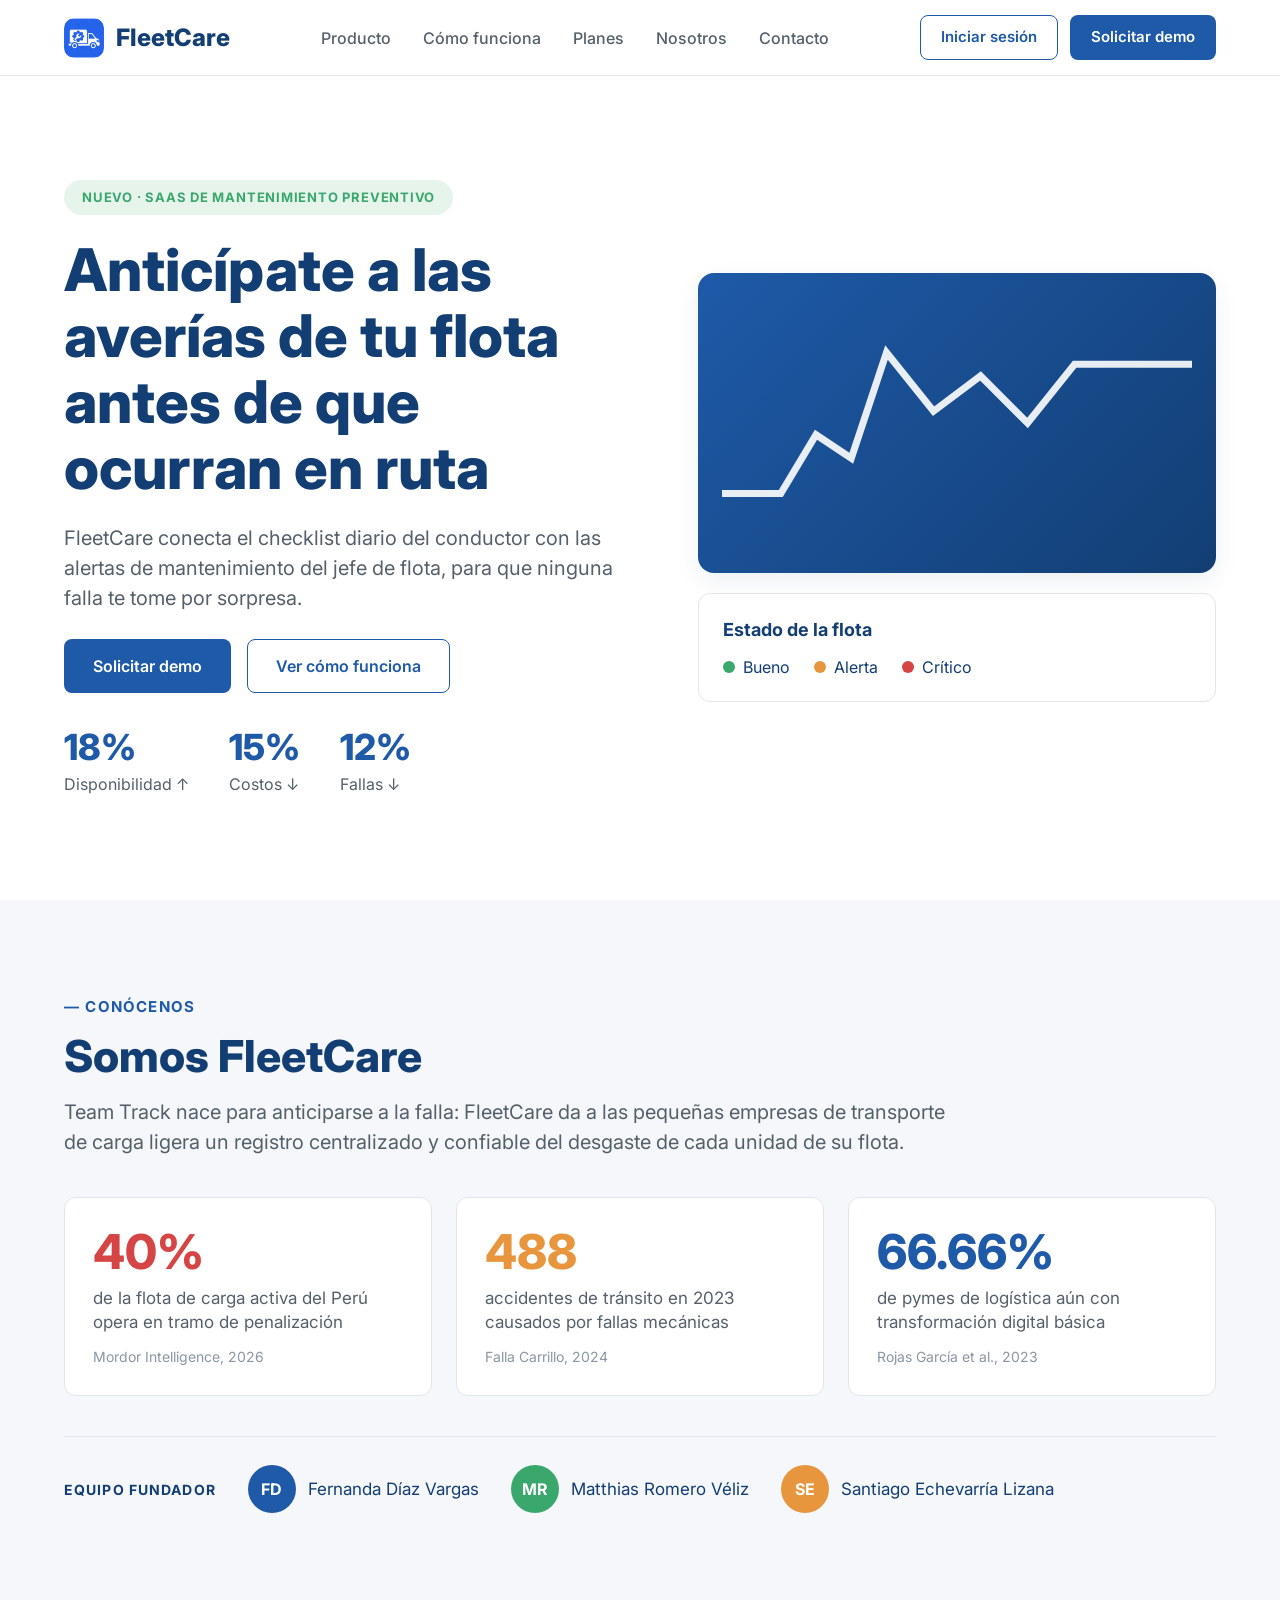
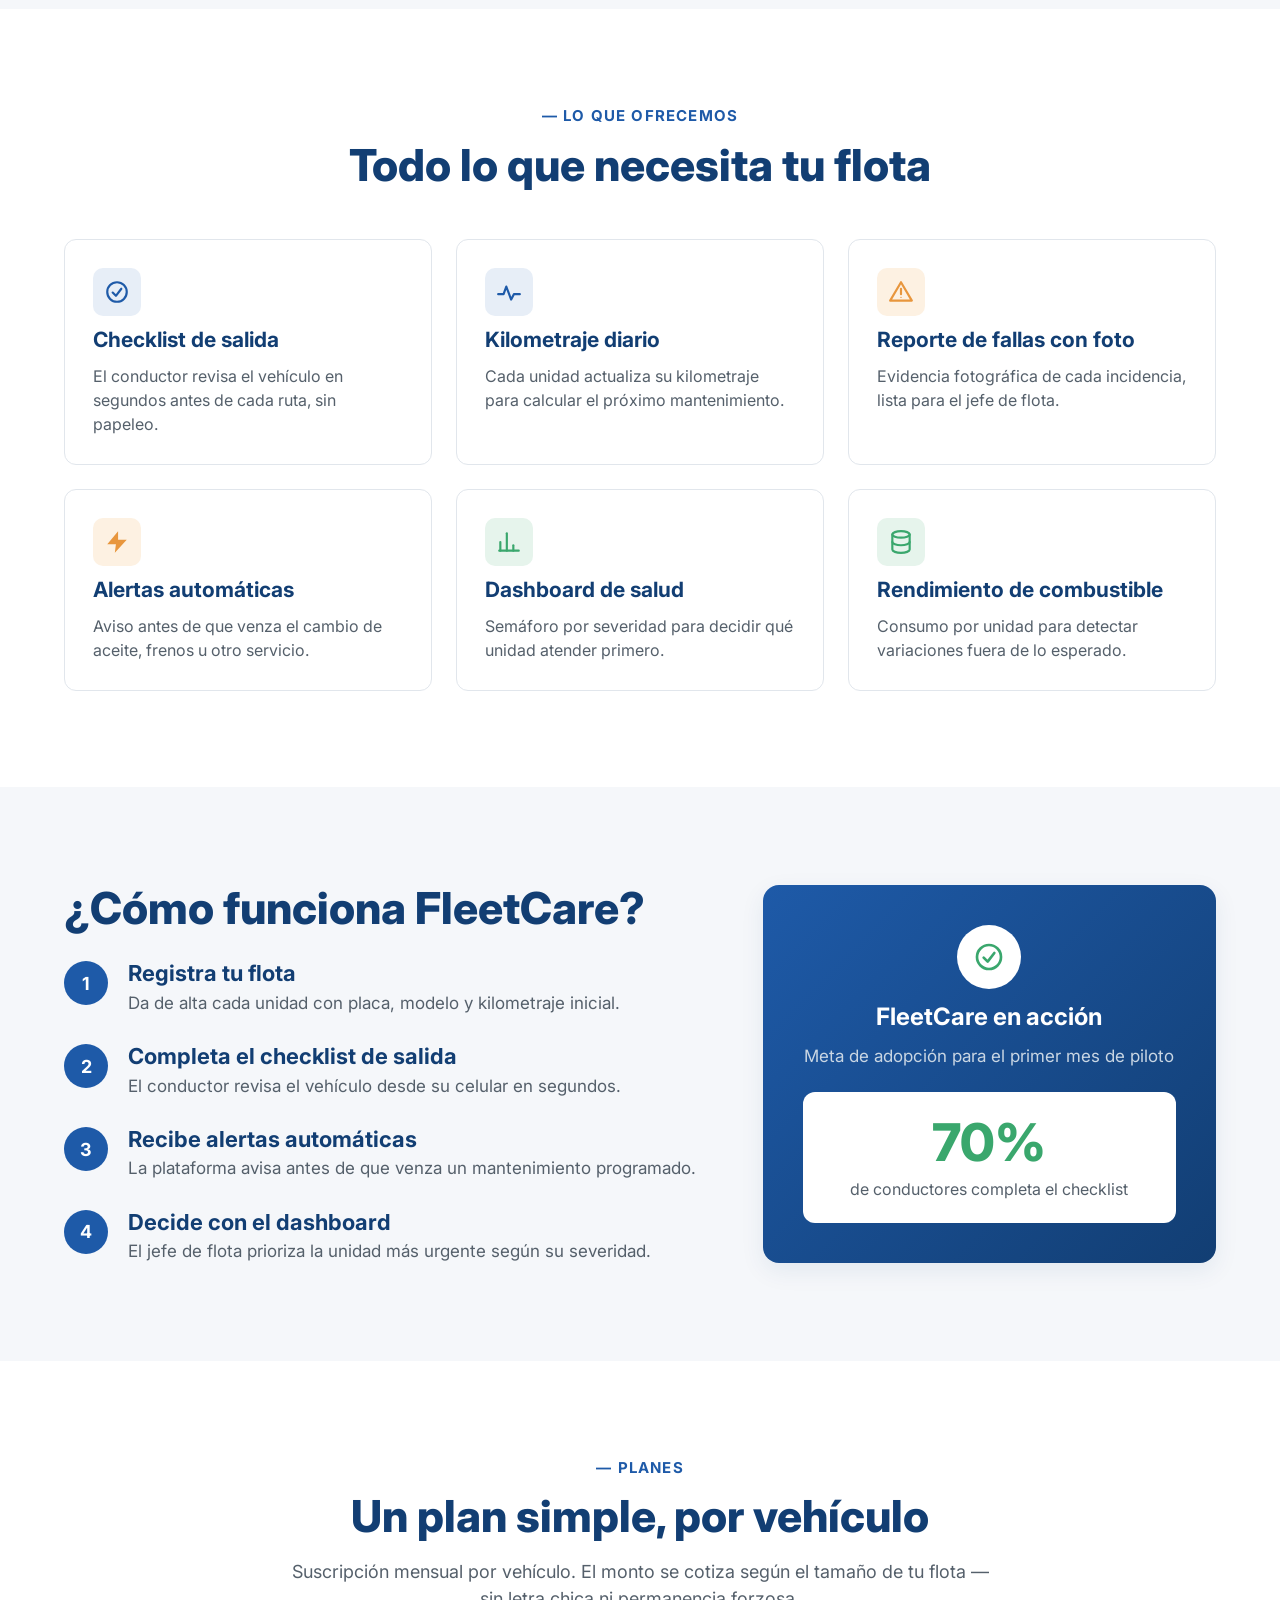
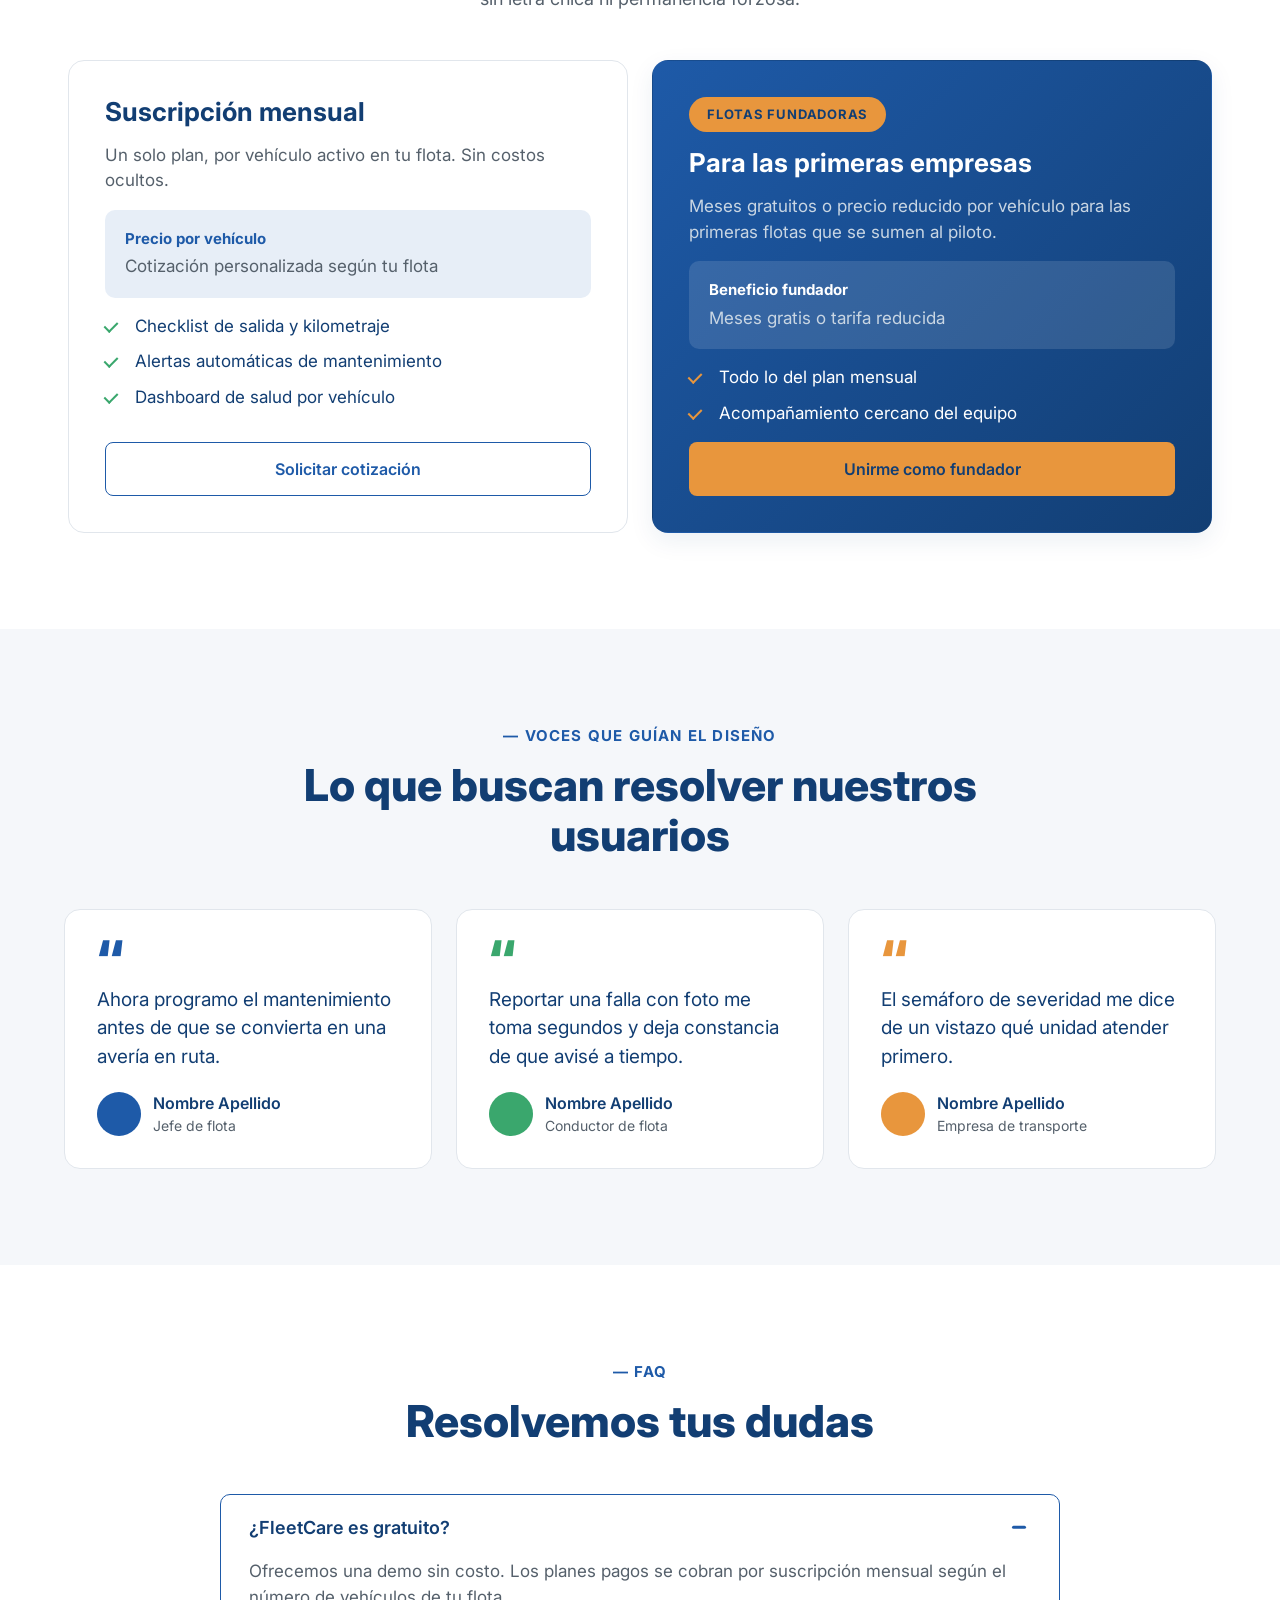
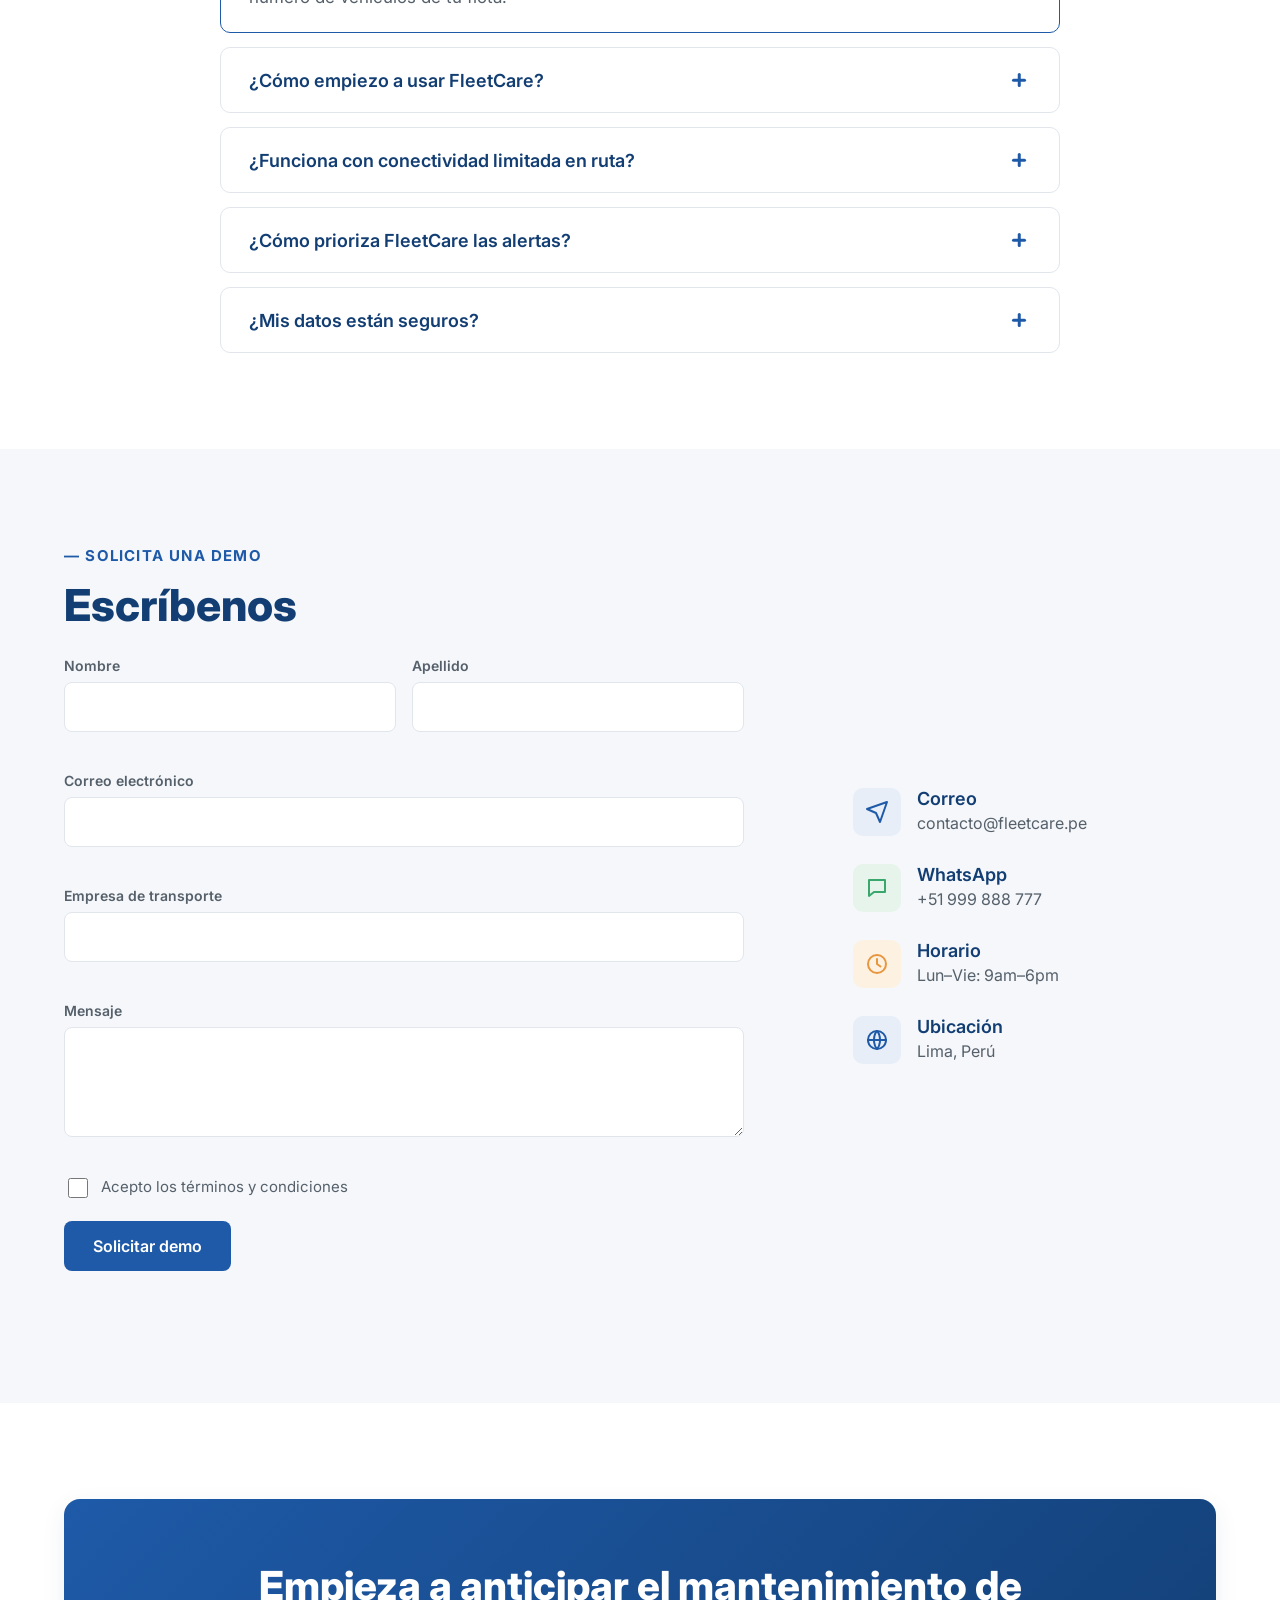
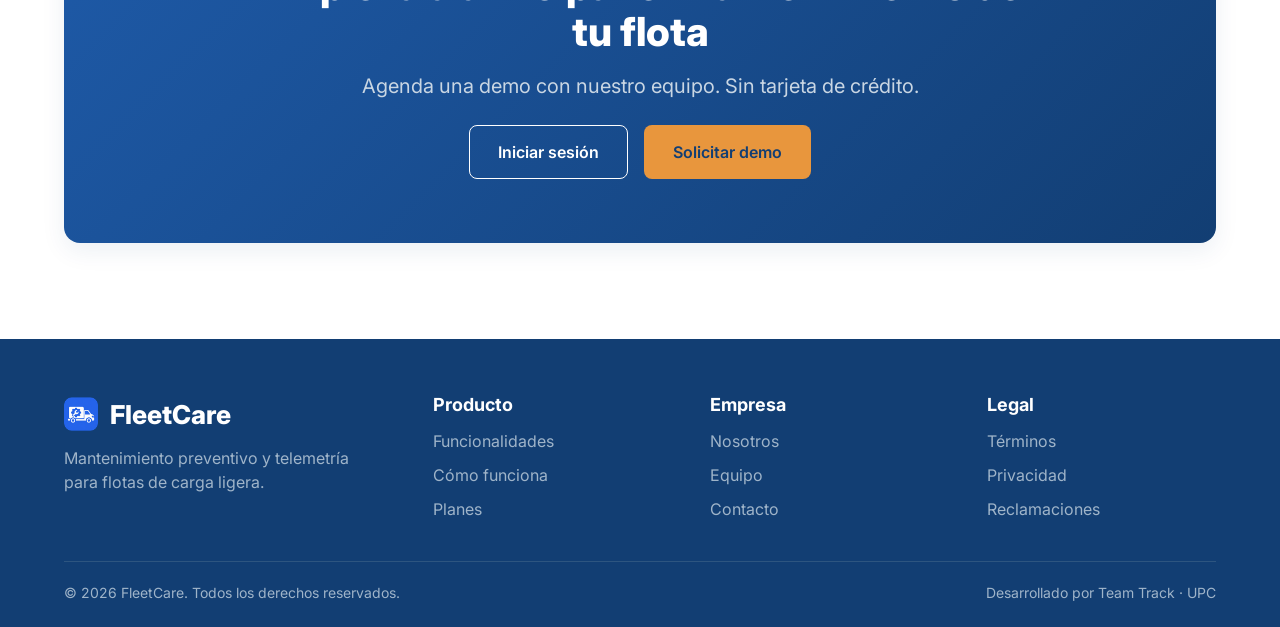
==== commit 3c28a1aa: "FleetCare y logo" ====
--- a/index.html
+++ b/index.html
@@ -3,9 +3,9 @@
 <head>
 <meta charset="UTF-8">
 <meta name="viewport" content="width=device-width, initial-scale=1.0">
-<title>Rodante — Mantenimiento preventivo para flotas de carga</title>
-<meta name="description" content="Rodante conecta el checklist diario del conductor con las alertas de mantenimiento del jefe de flota, para que ninguna falla te tome por sorpresa en ruta.">
-<link rel="icon" href="data:image/svg+xml,%3Csvg xmlns='http://www.w3.org/2000/svg' viewBox='0 0 40 40'%3E%3Crect width='40' height='40' rx='9' fill='%231E5AA8'/%3E%3Cpolyline points='11,21 17,28 30,12' fill='none' stroke='white' stroke-width='4' stroke-linecap='round' stroke-linejoin='round'/%3E%3C/svg%3E">
+<title>FleetCare — Mantenimiento preventivo para flotas de carga</title>
+<meta name="description" content="FleetCare conecta el checklist diario del conductor con las alertas de mantenimiento del jefe de flota, para que ninguna falla te tome por sorpresa en ruta.">
+<link rel="icon" type="image/png" href="img/favicon.png">
 <link rel="preconnect" href="https://fonts.googleapis.com">
 <link rel="preconnect" href="https://fonts.gstatic.com" crossorigin>
 <link href="https://fonts.googleapis.com/css2?family=Inter:wght@400;500;600;700;800&display=swap" rel="stylesheet">
@@ -15,11 +15,9 @@
 
 <header class="site-header" id="header">
   <div class="container header-inner">
-    <a href="#top" class="logo" aria-label="Rodante - inicio">
-      <span class="logo-mark">
-        <svg viewBox="0 0 24 24" width="24" height="24" fill="none" stroke="#fff" stroke-width="3" stroke-linecap="round" stroke-linejoin="round" aria-hidden="true"><polyline points="4 12 9 18 20 5"></polyline></svg>
-      </span>
-      <span>Rodante</span>
+    <a href="#top" class="logo" aria-label="FleetCare - inicio">
+      <img class="logo-img" src="img/fleetcare-logo-128.png" alt="" width="40" height="40">
+      <span>FleetCare</span>
     </a>
 
     <nav class="main-nav" id="main-nav" aria-label="Principal">
@@ -49,7 +47,7 @@
       <div class="hero-copy">
         <span class="badge badge-green">Nuevo · SaaS de mantenimiento preventivo</span>
         <h1>Anticípate a las averías de tu flota antes de que ocurran en ruta</h1>
-        <p class="lead">Rodante conecta el checklist diario del conductor con las alertas de mantenimiento del jefe de flota, para que ninguna falla te tome por sorpresa.</p>
+        <p class="lead">FleetCare conecta el checklist diario del conductor con las alertas de mantenimiento del jefe de flota, para que ninguna falla te tome por sorpresa.</p>
         <div class="hero-cta">
           <a href="#contacto" class="btn btn-primary">Solicitar demo</a>
           <a href="#como-funciona" class="btn btn-outline">Ver cómo funciona</a>
@@ -72,7 +70,7 @@
 
       <div class="hero-visual">
         <div class="chart-card">
-          <svg viewBox="0 0 200 100" aria-label="Vista previa del dashboard de Rodante" role="img">
+          <svg viewBox="0 0 200 100" aria-label="Vista previa del dashboard de FleetCare" role="img">
             <polyline points="0,80 25,80 40,55 55,65 70,20 90,45 110,30 130,50 150,25 200,25" fill="none" stroke="#ffffff" stroke-width="3" opacity="0.9"></polyline>
           </svg>
         </div>
@@ -88,13 +86,13 @@
     </div>
   </section>
 
-  <!-- SOBRE RODANTE -->
+  <!-- SOBRE FLEETCARE -->
   <section class="section section-alt" id="nosotros">
     <div class="container">
       <div class="about-head">
         <p class="eyebrow">— Conócenos</p>
-        <h2>Somos Rodante</h2>
-        <p class="about-lead">Team Track nace para anticiparse a la falla: Rodante da a las pequeñas empresas de transporte de carga ligera un registro centralizado y confiable del desgaste de cada unidad de su flota.</p>
+        <h2>Somos FleetCare</h2>
+        <p class="about-lead">Team Track nace para anticiparse a la falla: FleetCare da a las pequeñas empresas de transporte de carga ligera un registro centralizado y confiable del desgaste de cada unidad de su flota.</p>
       </div>
 
       <div class="grid grid-3">
@@ -185,7 +183,7 @@
   <section class="section section-alt" id="como-funciona">
     <div class="container how-inner">
       <div class="how-copy">
-        <h2>¿Cómo funciona Rodante?</h2>
+        <h2>¿Cómo funciona FleetCare?</h2>
 
         <ol class="steps">
           <li>
@@ -224,7 +222,7 @@
           <div class="action-icon">
             <svg viewBox="0 0 24 24" width="32" height="32" fill="none" stroke="#3AA76D" stroke-width="2" stroke-linecap="round" stroke-linejoin="round" aria-hidden="true"><circle cx="12" cy="12" r="9"></circle><polyline points="8 12.5 11 15.5 16 9"></polyline></svg>
           </div>
-          <h3>Rodante en acción</h3>
+          <h3>FleetCare en acción</h3>
           <p>Meta de adopción para el primer mes de piloto</p>
           <div class="action-metric">
             <strong>70%</strong>
@@ -335,7 +333,7 @@
       <div class="faq-list">
         <div class="faq-item open">
           <button class="faq-question" aria-expanded="true">
-            <span>¿Rodante es gratuito?</span>
+            <span>¿FleetCare es gratuito?</span>
             <span class="faq-icon" aria-hidden="true"></span>
           </button>
           <div class="faq-answer">
@@ -345,7 +343,7 @@
 
         <div class="faq-item">
           <button class="faq-question" aria-expanded="false">
-            <span>¿Cómo empiezo a usar Rodante?</span>
+            <span>¿Cómo empiezo a usar FleetCare?</span>
             <span class="faq-icon" aria-hidden="true"></span>
           </button>
           <div class="faq-answer">
@@ -365,7 +363,7 @@
 
         <div class="faq-item">
           <button class="faq-question" aria-expanded="false">
-            <span>¿Cómo prioriza Rodante las alertas?</span>
+            <span>¿Cómo prioriza FleetCare las alertas?</span>
             <span class="faq-icon" aria-hidden="true"></span>
           </button>
           <div class="faq-answer">
@@ -443,7 +441,7 @@
           </div>
           <div>
             <h3>Correo</h3>
-            <p>contacto@rodante.pe</p>
+            <p>contacto@fleetcare.pe</p>
           </div>
         </div>
         <div class="info-item">
@@ -497,11 +495,9 @@
   <div class="container">
     <div class="footer-grid">
       <div class="footer-brand">
-        <a href="#top" class="logo logo-light" aria-label="Rodante - inicio">
-          <span class="logo-mark logo-mark-sm">
-            <svg viewBox="0 0 24 24" width="18" height="18" fill="none" stroke="#fff" stroke-width="3" stroke-linecap="round" stroke-linejoin="round" aria-hidden="true"><polyline points="4 12 9 18 20 5"></polyline></svg>
-          </span>
-          <span>Rodante</span>
+        <a href="#top" class="logo logo-light" aria-label="FleetCare - inicio">
+          <img class="logo-img logo-img-sm" src="img/fleetcare-logo-128.png" alt="" width="34" height="34">
+          <span>FleetCare</span>
         </a>
         <p>Mantenimiento preventivo y telemetría para flotas de carga ligera.</p>
       </div>
@@ -529,7 +525,7 @@
     </div>
 
     <div class="footer-bottom">
-      <p>© 2026 Rodante. Todos los derechos reservados.</p>
+      <p>© 2026 FleetCare. Todos los derechos reservados.</p>
       <p>Desarrollado por Team Track · UPC</p>
     </div>
   </div>
--- a/css/style.css
+++ b/css/style.css
@@ -691,3 +691,6 @@
   .faq-question { padding: 18px 20px; font-size: 17px; }
   .faq-answer { padding: 0 20px; }
 }
+
+.logo-img { width: 40px; height: 40px; border-radius: 10px; flex-shrink: 0; display: block; }
+.logo-img-sm { width: 34px; height: 34px; border-radius: 8px; }
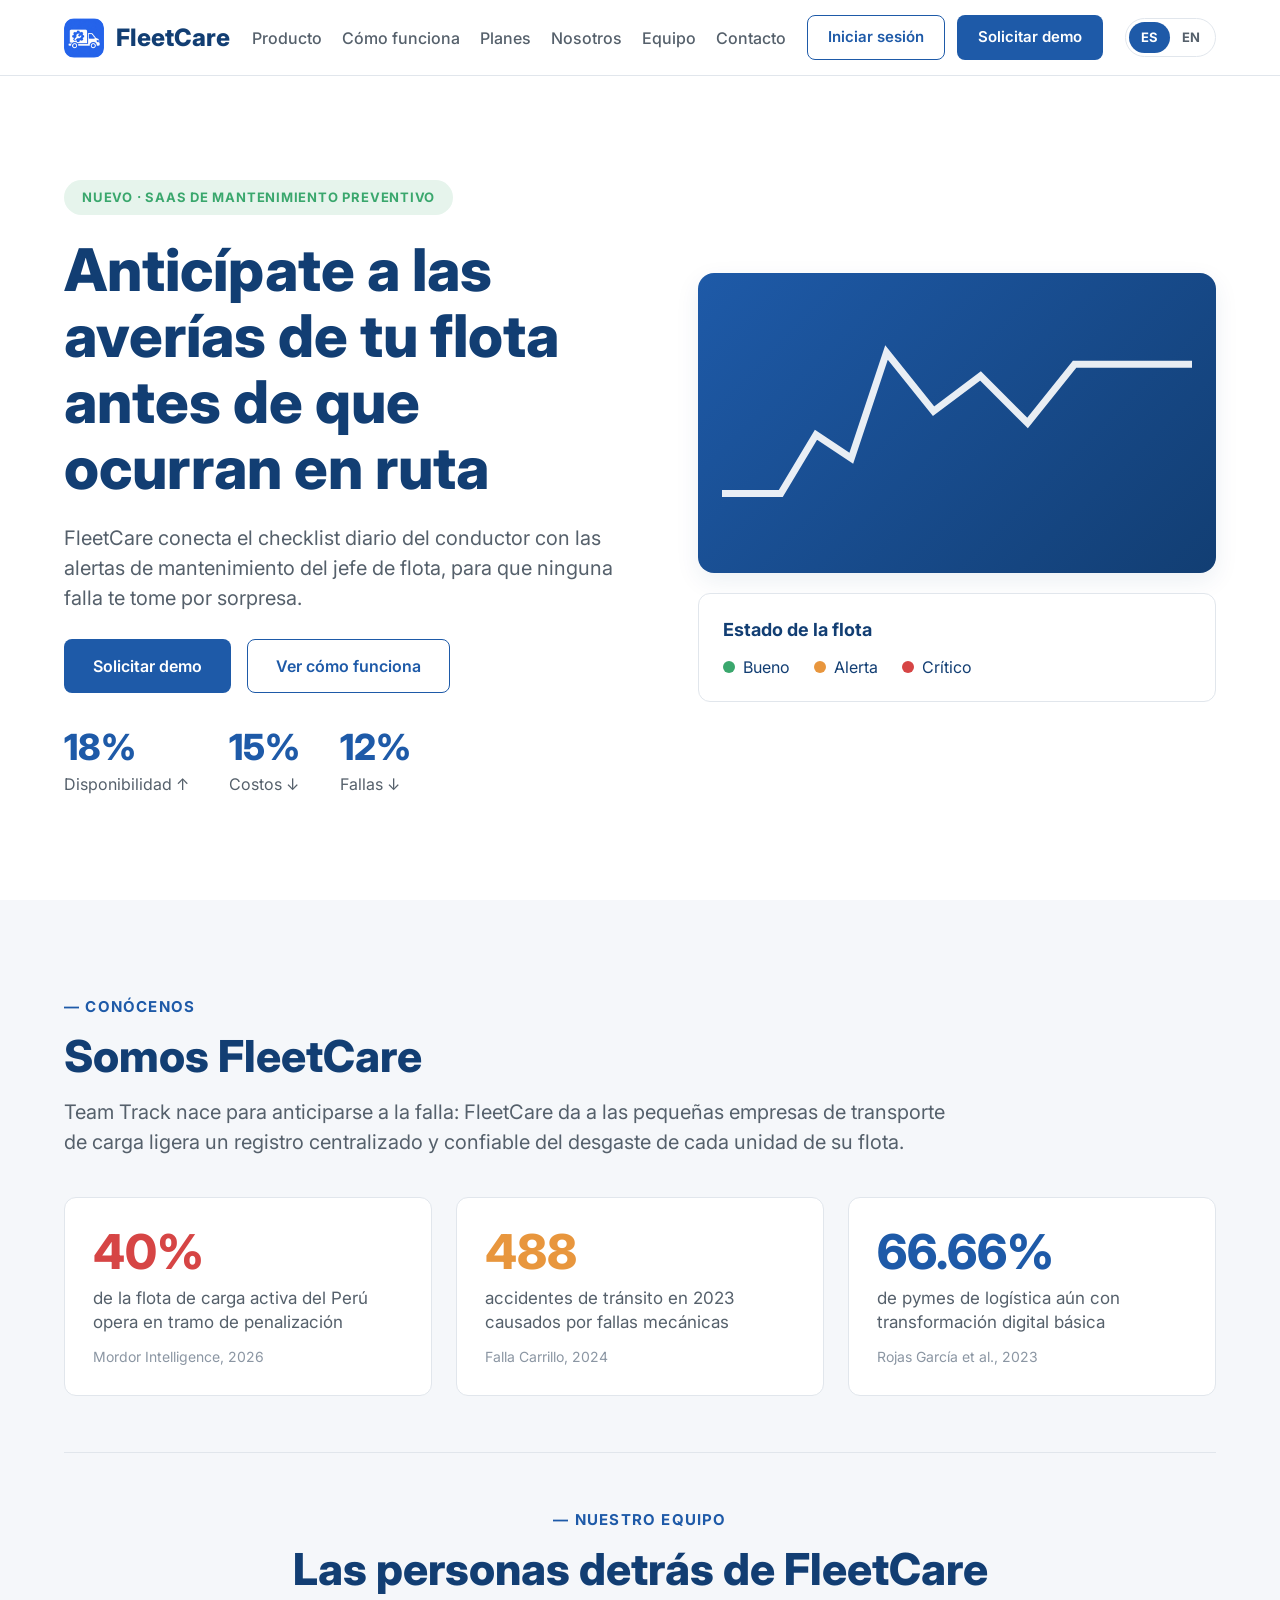
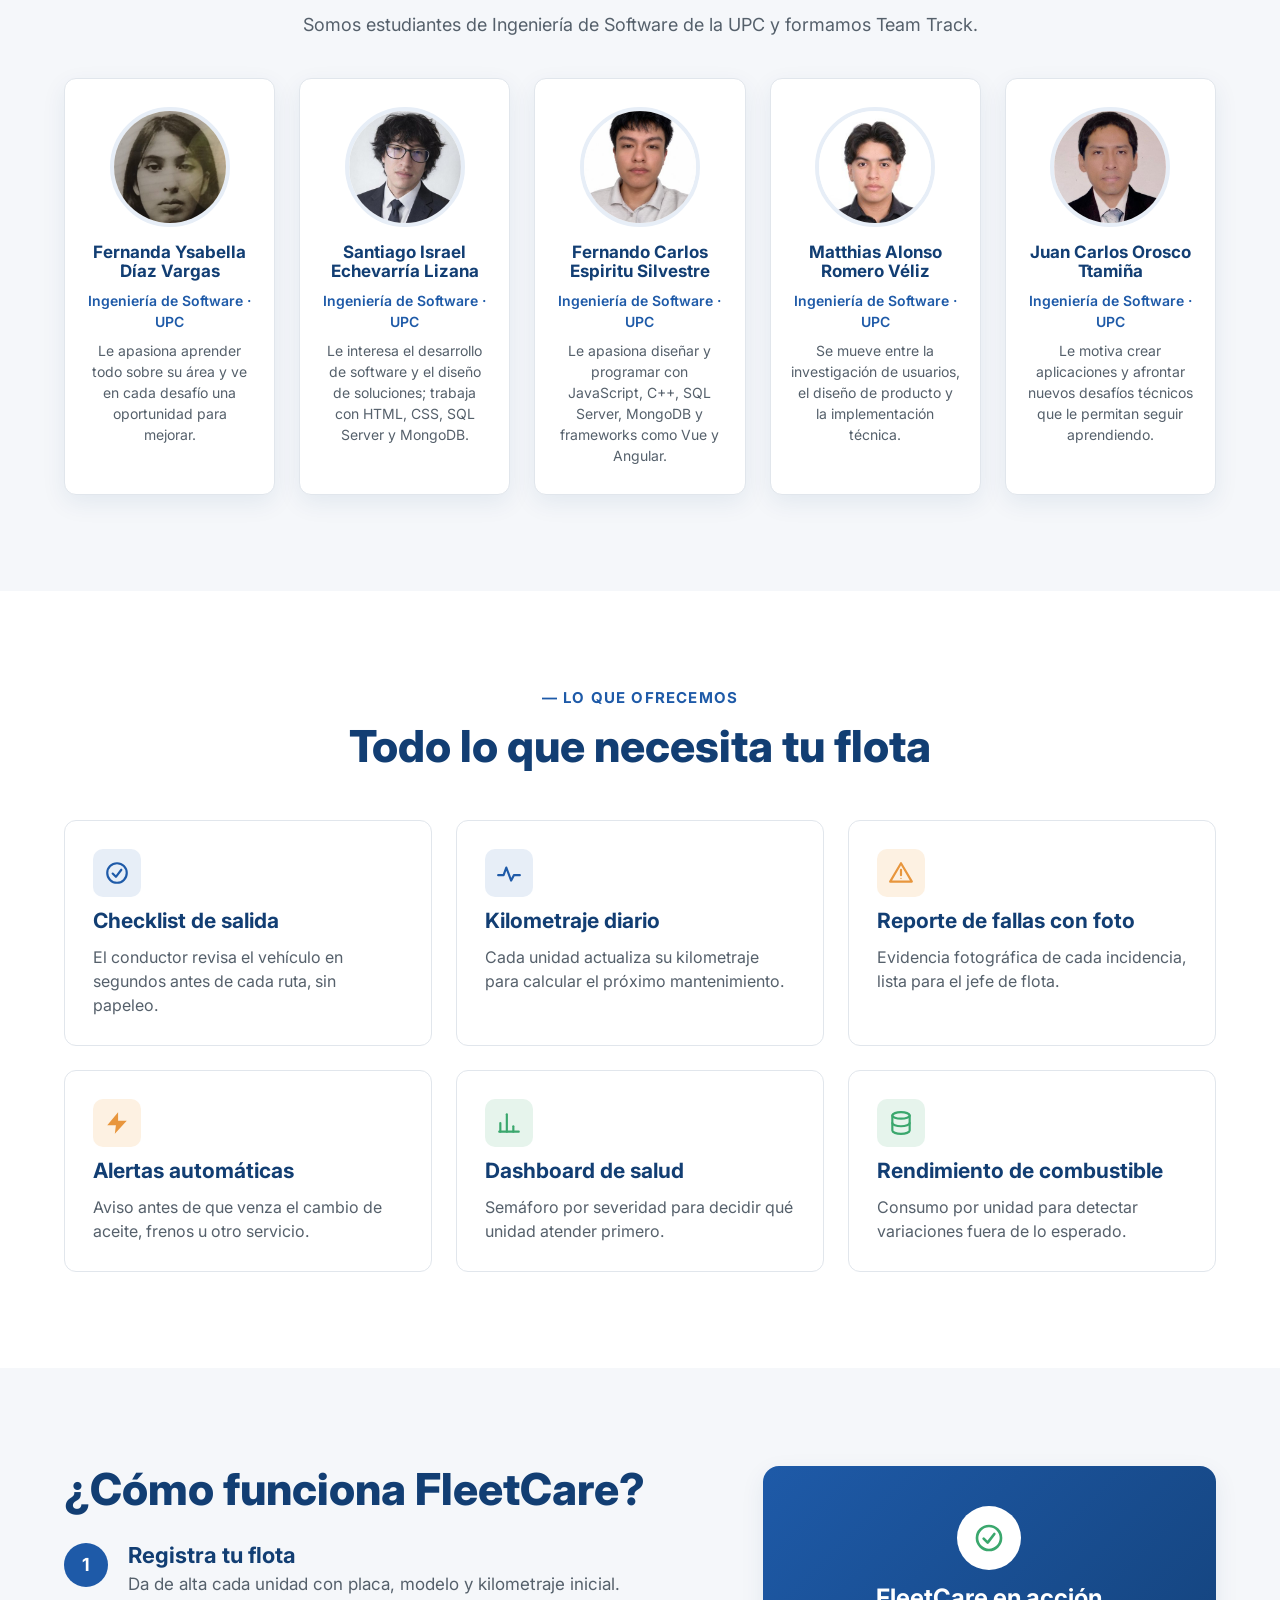
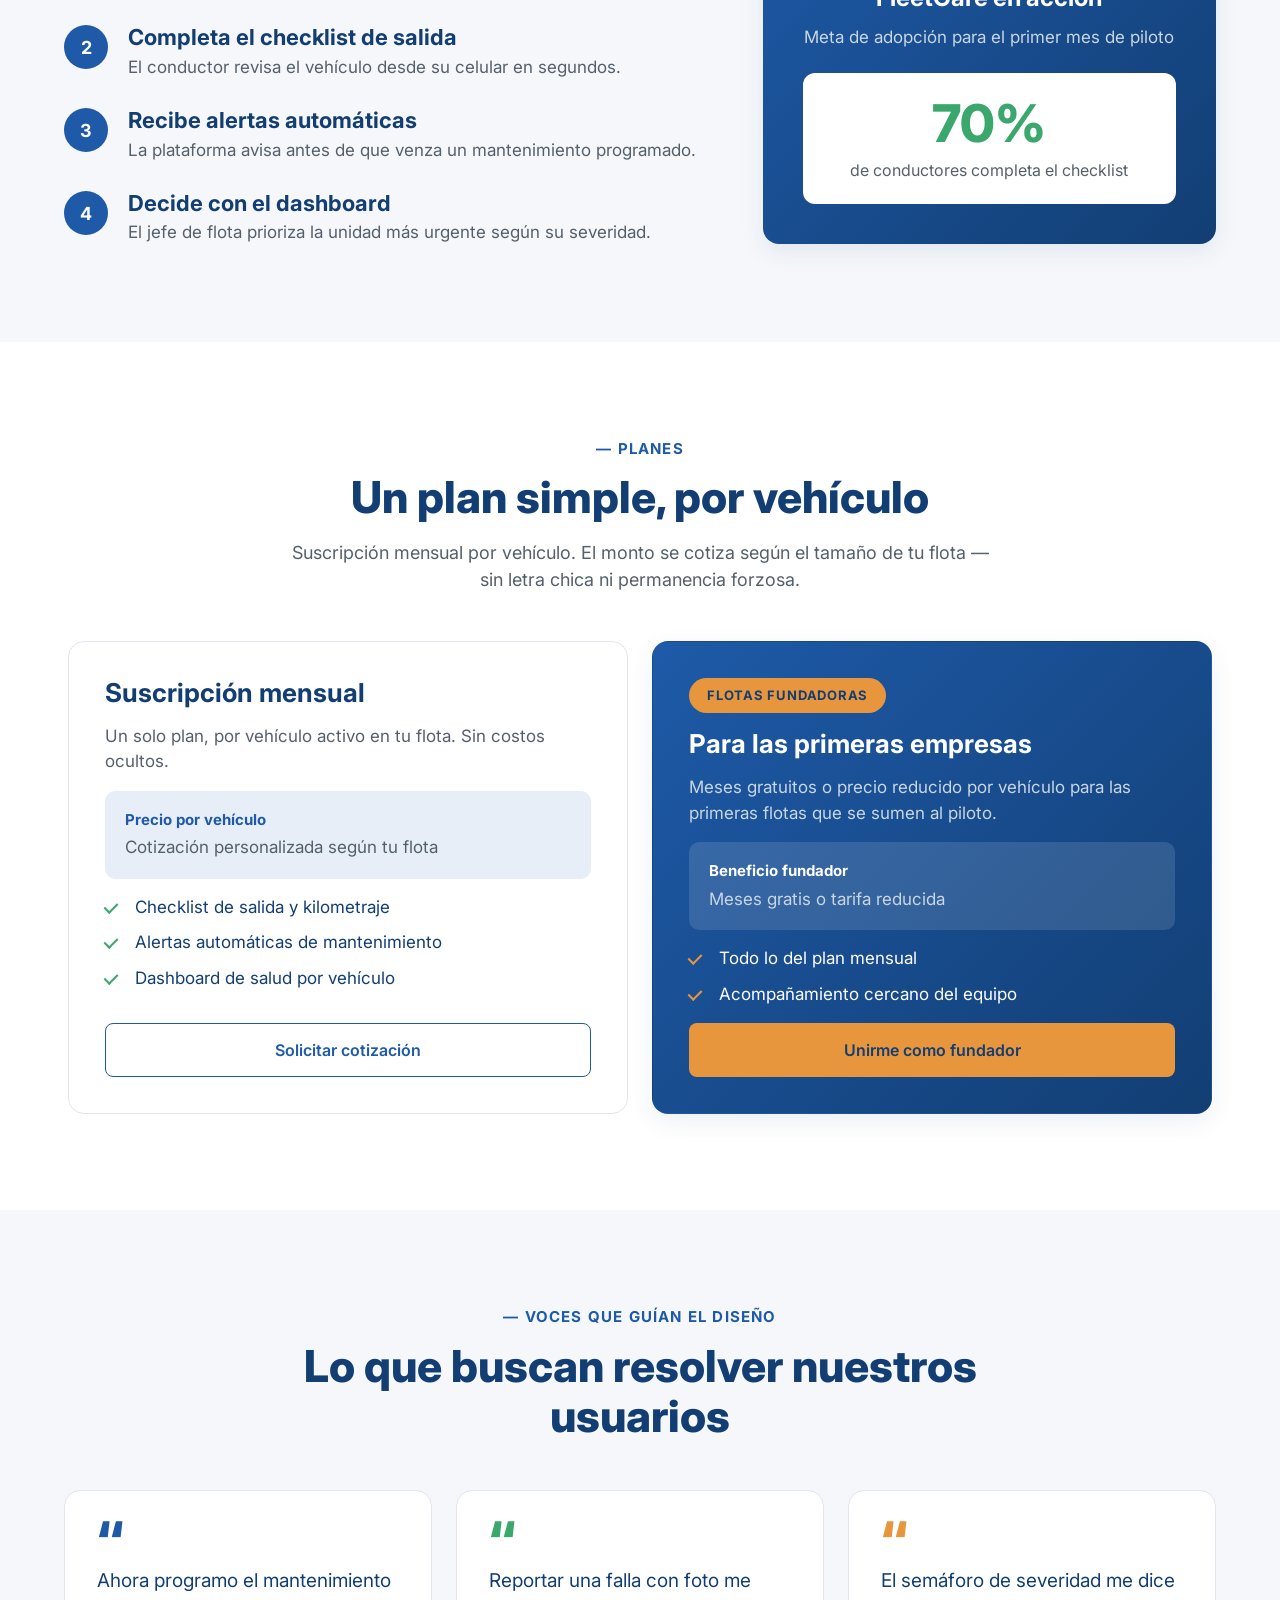
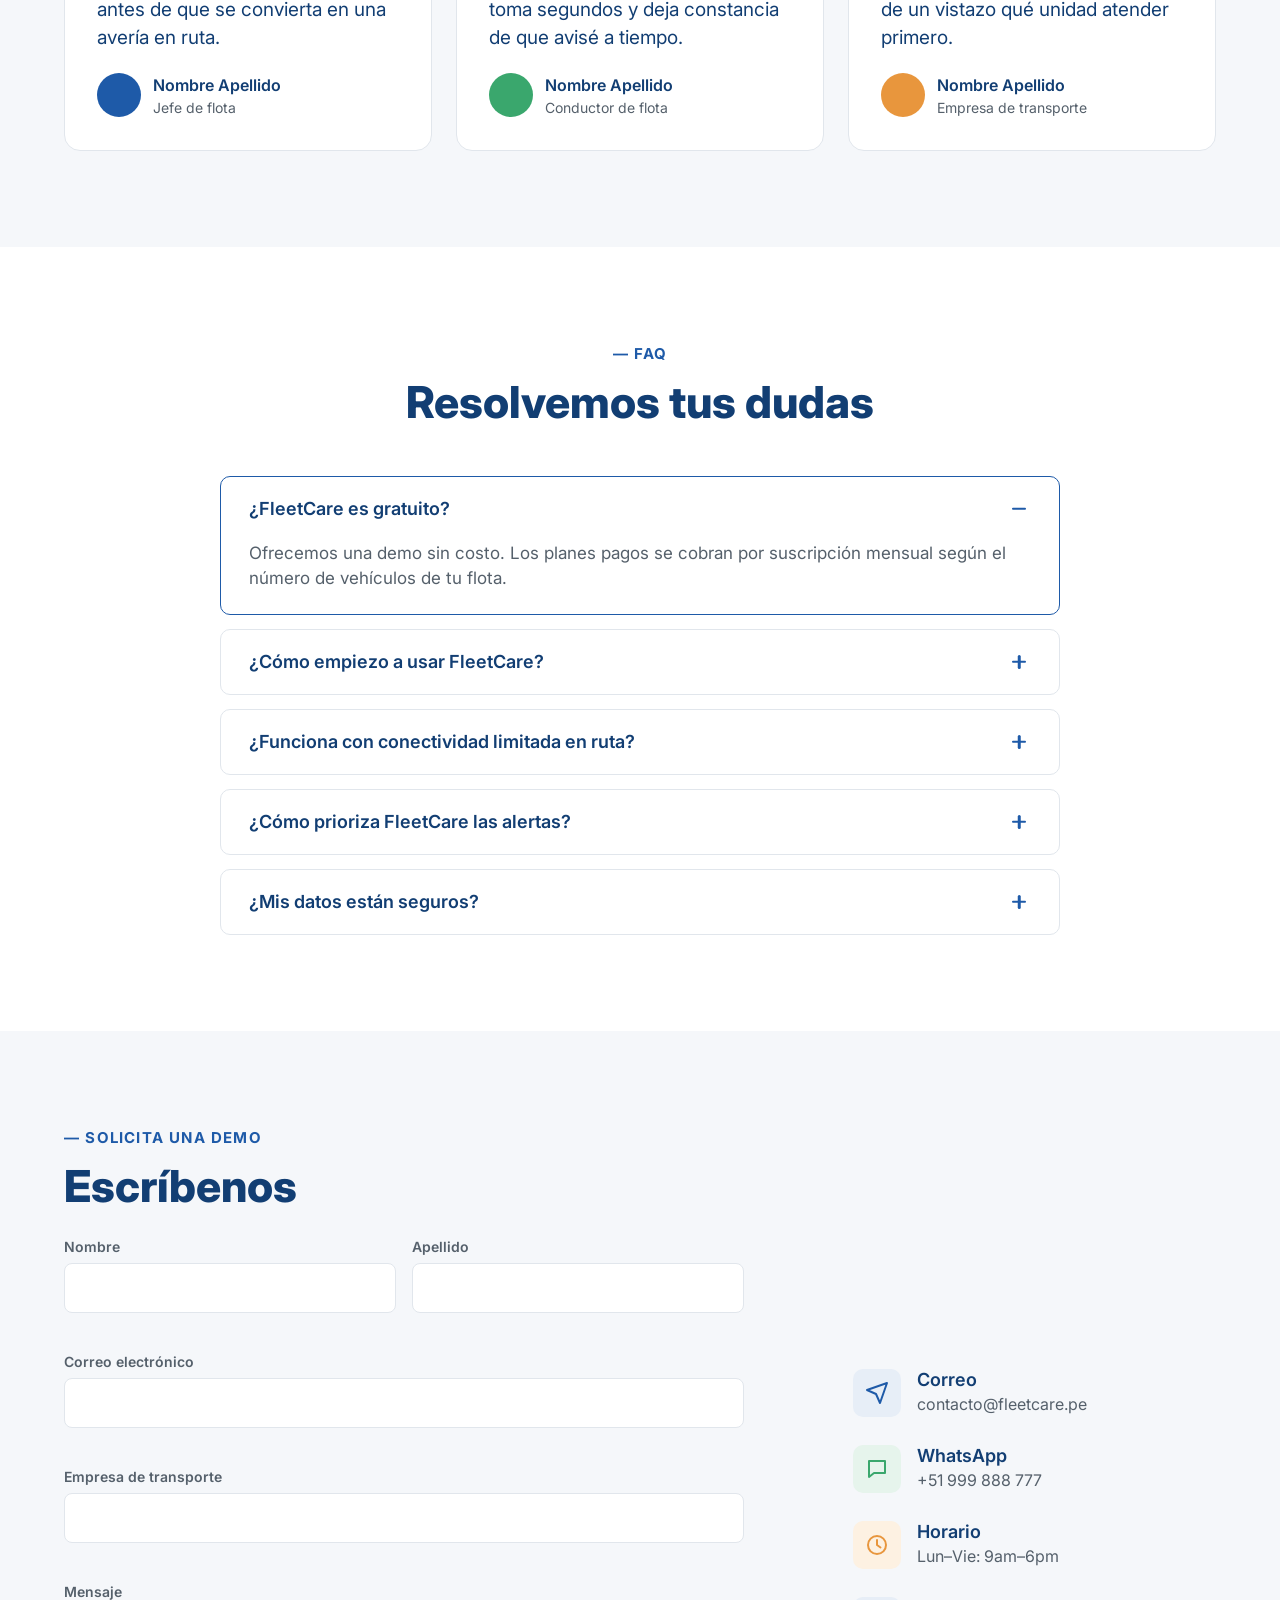
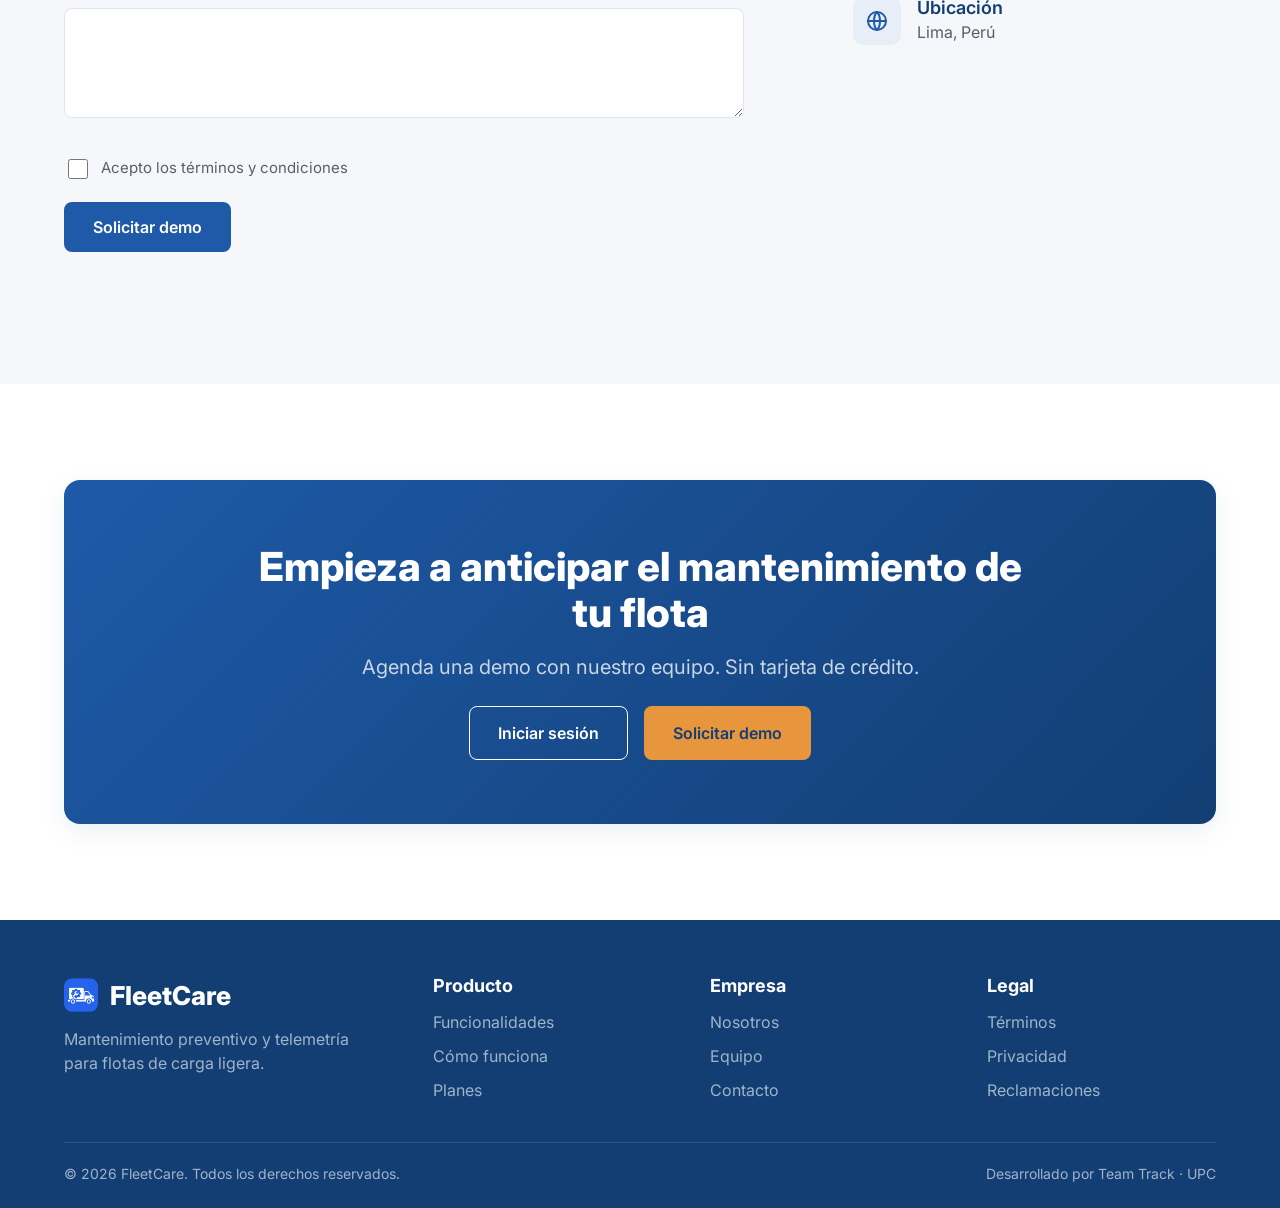
==== commit 8c058b9d: "feat(landing): add ES/EN language switch and team members section - Language switch in the header (E" ====
--- a/index.html
+++ b/index.html
@@ -3,8 +3,8 @@
 <head>
 <meta charset="UTF-8">
 <meta name="viewport" content="width=device-width, initial-scale=1.0">
-<title>FleetCare — Mantenimiento preventivo para flotas de carga</title>
-<meta name="description" content="FleetCare conecta el checklist diario del conductor con las alertas de mantenimiento del jefe de flota, para que ninguna falla te tome por sorpresa en ruta.">
+<title data-i18n="meta.title">FleetCare — Mantenimiento preventivo para flotas de carga</title>
+<meta name="description" data-i18n-content="meta.description" content="FleetCare conecta el checklist diario del conductor con las alertas de mantenimiento del jefe de flota, para que ninguna falla te tome por sorpresa en ruta.">
 <link rel="icon" type="image/png" href="img/favicon.png">
 <link rel="preconnect" href="https://fonts.googleapis.com">
 <link rel="preconnect" href="https://fonts.gstatic.com" crossorigin>
@@ -15,25 +15,31 @@
 
 <header class="site-header" id="header">
   <div class="container header-inner">
-    <a href="#top" class="logo" aria-label="FleetCare - inicio">
+    <a href="#top" class="logo" aria-label="FleetCare - inicio" data-i18n-aria="header.homeAria">
       <img class="logo-img" src="img/fleetcare-logo-128.png" alt="" width="40" height="40">
       <span>FleetCare</span>
     </a>
 
-    <nav class="main-nav" id="main-nav" aria-label="Principal">
-      <a href="#producto">Producto</a>
-      <a href="#como-funciona">Cómo funciona</a>
-      <a href="#planes">Planes</a>
-      <a href="#nosotros">Nosotros</a>
-      <a href="#contacto">Contacto</a>
+    <nav class="main-nav" id="main-nav" aria-label="Principal" data-i18n-aria="header.navAria">
+      <a href="#producto" data-i18n="nav.product">Producto</a>
+      <a href="#como-funciona" data-i18n="nav.how">Cómo funciona</a>
+      <a href="#planes" data-i18n="nav.plans">Planes</a>
+      <a href="#nosotros" data-i18n="nav.about">Nosotros</a>
+      <a href="#equipo" data-i18n="nav.team">Equipo</a>
+      <a href="#contacto" data-i18n="nav.contact">Contacto</a>
     </nav>
 
     <div class="header-actions">
-      <a href="app/index.html#/login" class="btn btn-outline btn-sm">Iniciar sesión</a>
-      <a href="#contacto" class="btn btn-primary btn-sm">Solicitar demo</a>
-    </div>
-
-    <button class="menu-toggle" id="menu-toggle" aria-label="Abrir menú" aria-expanded="false" aria-controls="main-nav">
+      <a href="app/index.html#/login" class="btn btn-outline btn-sm" data-i18n="cta.login">Iniciar sesión</a>
+      <a href="#contacto" class="btn btn-primary btn-sm" data-i18n="cta.demo">Solicitar demo</a>
+    </div>
+
+    <div class="lang-switch" role="group" aria-label="Idioma" data-i18n-aria="header.langAria">
+      <button type="button" class="lang-option" data-lang="es" aria-pressed="true">ES</button>
+      <button type="button" class="lang-option" data-lang="en" aria-pressed="false">EN</button>
+    </div>
+
+    <button class="menu-toggle" id="menu-toggle" aria-label="Abrir menú" data-i18n-aria="header.menuAria" aria-expanded="false" aria-controls="main-nav">
       <span></span><span></span><span></span>
     </button>
   </div>
@@ -45,41 +51,41 @@
   <section class="hero">
     <div class="container hero-inner">
       <div class="hero-copy">
-        <span class="badge badge-green">Nuevo · SaaS de mantenimiento preventivo</span>
-        <h1>Anticípate a las averías de tu flota antes de que ocurran en ruta</h1>
-        <p class="lead">FleetCare conecta el checklist diario del conductor con las alertas de mantenimiento del jefe de flota, para que ninguna falla te tome por sorpresa.</p>
+        <span class="badge badge-green" data-i18n="hero.badge">Nuevo · SaaS de mantenimiento preventivo</span>
+        <h1 data-i18n="hero.title">Anticípate a las averías de tu flota antes de que ocurran en ruta</h1>
+        <p class="lead" data-i18n="hero.lead">FleetCare conecta el checklist diario del conductor con las alertas de mantenimiento del jefe de flota, para que ninguna falla te tome por sorpresa.</p>
         <div class="hero-cta">
-          <a href="#contacto" class="btn btn-primary">Solicitar demo</a>
-          <a href="#como-funciona" class="btn btn-outline">Ver cómo funciona</a>
+          <a href="#contacto" class="btn btn-primary" data-i18n="cta.demo">Solicitar demo</a>
+          <a href="#como-funciona" class="btn btn-outline" data-i18n="hero.seeHow">Ver cómo funciona</a>
         </div>
         <div class="hero-stats">
           <div class="stat">
             <h3>18%</h3>
-            <p>Disponibilidad ↑</p>
+            <p data-i18n="hero.statAvailability">Disponibilidad ↑</p>
           </div>
           <div class="stat">
             <h3>15%</h3>
-            <p>Costos ↓</p>
+            <p data-i18n="hero.statCosts">Costos ↓</p>
           </div>
           <div class="stat">
             <h3>12%</h3>
-            <p>Fallas ↓</p>
+            <p data-i18n="hero.statFailures">Fallas ↓</p>
           </div>
         </div>
       </div>
 
       <div class="hero-visual">
         <div class="chart-card">
-          <svg viewBox="0 0 200 100" aria-label="Vista previa del dashboard de FleetCare" role="img">
+          <svg viewBox="0 0 200 100" aria-label="Vista previa del dashboard de FleetCare" data-i18n-aria="hero.chartAria" role="img">
             <polyline points="0,80 25,80 40,55 55,65 70,20 90,45 110,30 130,50 150,25 200,25" fill="none" stroke="#ffffff" stroke-width="3" opacity="0.9"></polyline>
           </svg>
         </div>
         <div class="status-card">
-          <p class="status-title">Estado de la flota</p>
+          <p class="status-title" data-i18n="hero.fleetStatus">Estado de la flota</p>
           <div class="status-legend">
-            <span><i class="dot dot-green"></i>Bueno</span>
-            <span><i class="dot dot-orange"></i>Alerta</span>
-            <span><i class="dot dot-red"></i>Crítico</span>
+            <span><i class="dot dot-green"></i><span data-i18n="hero.good">Bueno</span></span>
+            <span><i class="dot dot-orange"></i><span data-i18n="hero.warning">Alerta</span></span>
+            <span><i class="dot dot-red"></i><span data-i18n="hero.critical">Crítico</span></span>
           </div>
         </div>
       </div>
@@ -90,35 +96,67 @@
   <section class="section section-alt" id="nosotros">
     <div class="container">
       <div class="about-head">
-        <p class="eyebrow">— Conócenos</p>
-        <h2>Somos FleetCare</h2>
-        <p class="about-lead">Team Track nace para anticiparse a la falla: FleetCare da a las pequeñas empresas de transporte de carga ligera un registro centralizado y confiable del desgaste de cada unidad de su flota.</p>
+        <p class="eyebrow" data-i18n="about.eyebrow">— Conócenos</p>
+        <h2 data-i18n="about.title">Somos FleetCare</h2>
+        <p class="about-lead" data-i18n="about.lead">Team Track nace para anticiparse a la falla: FleetCare da a las pequeñas empresas de transporte de carga ligera un registro centralizado y confiable del desgaste de cada unidad de su flota.</p>
       </div>
 
       <div class="grid grid-3">
         <div class="fact-card">
           <p class="fact-num fact-red">40%</p>
-          <p class="fact-text">de la flota de carga activa del Perú opera en tramo de penalización</p>
+          <p class="fact-text" data-i18n="about.fact1">de la flota de carga activa del Perú opera en tramo de penalización</p>
           <p class="fact-source">Mordor Intelligence, 2026</p>
         </div>
         <div class="fact-card">
           <p class="fact-num fact-orange">488</p>
-          <p class="fact-text">accidentes de tránsito en 2023 causados por fallas mecánicas</p>
+          <p class="fact-text" data-i18n="about.fact2">accidentes de tránsito en 2023 causados por fallas mecánicas</p>
           <p class="fact-source">Falla Carrillo, 2024</p>
         </div>
         <div class="fact-card">
           <p class="fact-num fact-blue">66.66%</p>
-          <p class="fact-text">de pymes de logística aún con transformación digital básica</p>
+          <p class="fact-text" data-i18n="about.fact3">de pymes de logística aún con transformación digital básica</p>
           <p class="fact-source">Rojas García et al., 2023</p>
         </div>
       </div>
 
-      <div class="founders" id="equipo">
-        <p class="founders-label">Equipo fundador</p>
-        <ul class="founders-list">
-          <li><span class="avatar avatar-blue">FD</span>Fernanda Díaz Vargas</li>
-          <li><span class="avatar avatar-green">MR</span>Matthias Romero Véliz</li>
-          <li><span class="avatar avatar-orange">SE</span>Santiago Echevarría Lizana</li>
+      <div class="team" id="equipo">
+        <div class="section-heading">
+          <p class="eyebrow" data-i18n="team.eyebrow">— Nuestro equipo</p>
+          <h2 data-i18n="team.title">Las personas detrás de FleetCare</h2>
+          <p class="section-sub" data-i18n="team.sub">Somos estudiantes de Ingeniería de Software de la UPC y formamos Team Track.</p>
+        </div>
+
+        <ul class="team-grid">
+          <li class="team-card">
+            <img class="team-photo" src="img/team/fernanda-diaz.jpg" alt="Foto de Fernanda Ysabella Díaz Vargas" data-i18n-alt="team.photoAlt" data-name="Fernanda Ysabella Díaz Vargas" width="160" height="160" loading="lazy">
+            <h3>Fernanda Ysabella Díaz Vargas</h3>
+            <p class="team-role" data-i18n="team.role">Ingeniería de Software · UPC</p>
+            <p class="team-bio" data-i18n="team.bioFernanda">Le apasiona aprender todo sobre su área y ve en cada desafío una oportunidad para mejorar.</p>
+          </li>
+          <li class="team-card">
+            <img class="team-photo" src="img/team/santiago-echevarria.jpg" alt="Foto de Santiago Israel Echevarría Lizana" data-i18n-alt="team.photoAlt" data-name="Santiago Israel Echevarría Lizana" width="160" height="160" loading="lazy">
+            <h3>Santiago Israel Echevarría Lizana</h3>
+            <p class="team-role" data-i18n="team.role">Ingeniería de Software · UPC</p>
+            <p class="team-bio" data-i18n="team.bioSantiago">Le interesa el desarrollo de software y el diseño de soluciones; trabaja con HTML, CSS, SQL Server y MongoDB.</p>
+          </li>
+          <li class="team-card">
+            <img class="team-photo" src="img/team/fernando-espiritu.jpg" alt="Foto de Fernando Carlos Espiritu Silvestre" data-i18n-alt="team.photoAlt" data-name="Fernando Carlos Espiritu Silvestre" width="160" height="160" loading="lazy">
+            <h3>Fernando Carlos Espiritu Silvestre</h3>
+            <p class="team-role" data-i18n="team.role">Ingeniería de Software · UPC</p>
+            <p class="team-bio" data-i18n="team.bioFernando">Le apasiona diseñar y programar con JavaScript, C++, SQL Server, MongoDB y frameworks como Vue y Angular.</p>
+          </li>
+          <li class="team-card">
+            <img class="team-photo" src="img/team/matthias-romero.jpg" alt="Foto de Matthias Alonso Romero Véliz" data-i18n-alt="team.photoAlt" data-name="Matthias Alonso Romero Véliz" width="160" height="160" loading="lazy">
+            <h3>Matthias Alonso Romero Véliz</h3>
+            <p class="team-role" data-i18n="team.role">Ingeniería de Software · UPC</p>
+            <p class="team-bio" data-i18n="team.bioMatthias">Se mueve entre la investigación de usuarios, el diseño de producto y la implementación técnica.</p>
+          </li>
+          <li class="team-card">
+            <img class="team-photo" src="img/team/juan-orosco.jpg" alt="Foto de Juan Carlos Orosco Ttamiña" data-i18n-alt="team.photoAlt" data-name="Juan Carlos Orosco Ttamiña" width="160" height="160" loading="lazy">
+            <h3>Juan Carlos Orosco Ttamiña</h3>
+            <p class="team-role" data-i18n="team.role">Ingeniería de Software · UPC</p>
+            <p class="team-bio" data-i18n="team.bioJuan">Le motiva crear aplicaciones y afrontar nuevos desafíos técnicos que le permitan seguir aprendiendo.</p>
+          </li>
         </ul>
       </div>
     </div>
@@ -128,8 +166,8 @@
   <section class="section" id="producto">
     <div class="container">
       <div class="section-heading">
-        <p class="eyebrow">— Lo que ofrecemos</p>
-        <h2>Todo lo que necesita tu flota</h2>
+        <p class="eyebrow" data-i18n="features.eyebrow">— Lo que ofrecemos</p>
+        <h2 data-i18n="features.title">Todo lo que necesita tu flota</h2>
       </div>
 
       <div class="grid grid-3">
@@ -137,43 +175,43 @@
           <div class="icon-badge icon-blue">
             <svg viewBox="0 0 24 24" width="26" height="26" fill="none" stroke="#1E5AA8" stroke-width="2" stroke-linecap="round" stroke-linejoin="round" aria-hidden="true"><circle cx="12" cy="12" r="9"></circle><polyline points="8 12.5 11 15.5 16 9"></polyline></svg>
           </div>
-          <h3>Checklist de salida</h3>
-          <p>El conductor revisa el vehículo en segundos antes de cada ruta, sin papeleo.</p>
+          <h3 data-i18n="features.checklistTitle">Checklist de salida</h3>
+          <p data-i18n="features.checklistText">El conductor revisa el vehículo en segundos antes de cada ruta, sin papeleo.</p>
         </div>
         <div class="card">
           <div class="icon-badge icon-blue">
             <svg viewBox="0 0 24 24" width="26" height="26" fill="none" stroke="#1E5AA8" stroke-width="2" stroke-linecap="round" stroke-linejoin="round" aria-hidden="true"><polyline points="2 14 7 14 9.5 7 14 19 16.5 14 22 14"></polyline></svg>
           </div>
-          <h3>Kilometraje diario</h3>
-          <p>Cada unidad actualiza su kilometraje para calcular el próximo mantenimiento.</p>
+          <h3 data-i18n="features.mileageTitle">Kilometraje diario</h3>
+          <p data-i18n="features.mileageText">Cada unidad actualiza su kilometraje para calcular el próximo mantenimiento.</p>
         </div>
         <div class="card">
           <div class="icon-badge icon-orange">
             <svg viewBox="0 0 24 24" width="26" height="26" fill="none" stroke="#E8963D" stroke-width="2" stroke-linecap="round" stroke-linejoin="round" aria-hidden="true"><path d="M12 3 L22 20 L2 20 Z"></path><line x1="12" y1="9" x2="12" y2="14"></line><circle cx="12" cy="17" r="0.6" fill="#E8963D" stroke="none"></circle></svg>
           </div>
-          <h3>Reporte de fallas con foto</h3>
-          <p>Evidencia fotográfica de cada incidencia, lista para el jefe de flota.</p>
+          <h3 data-i18n="features.photoTitle">Reporte de fallas con foto</h3>
+          <p data-i18n="features.photoText">Evidencia fotográfica de cada incidencia, lista para el jefe de flota.</p>
         </div>
         <div class="card">
           <div class="icon-badge icon-orange">
             <svg viewBox="0 0 24 24" width="26" height="26" fill="#E8963D" stroke="none" aria-hidden="true"><polygon points="13 2 3 14 11 14 10 22 21 10 13 10"></polygon></svg>
           </div>
-          <h3>Alertas automáticas</h3>
-          <p>Aviso antes de que venza el cambio de aceite, frenos u otro servicio.</p>
+          <h3 data-i18n="features.alertsTitle">Alertas automáticas</h3>
+          <p data-i18n="features.alertsText">Aviso antes de que venza el cambio de aceite, frenos u otro servicio.</p>
         </div>
         <div class="card">
           <div class="icon-badge icon-green">
             <svg viewBox="0 0 24 24" width="26" height="26" fill="none" stroke="#3AA76D" stroke-width="2" stroke-linecap="round" stroke-linejoin="round" aria-hidden="true"><line x1="4" y1="20" x2="4" y2="12"></line><line x1="10" y1="20" x2="10" y2="4"></line><line x1="16" y1="20" x2="16" y2="15"></line><line x1="3" y1="20" x2="21" y2="20"></line></svg>
           </div>
-          <h3>Dashboard de salud</h3>
-          <p>Semáforo por severidad para decidir qué unidad atender primero.</p>
+          <h3 data-i18n="features.dashboardTitle">Dashboard de salud</h3>
+          <p data-i18n="features.dashboardText">Semáforo por severidad para decidir qué unidad atender primero.</p>
         </div>
         <div class="card">
           <div class="icon-badge icon-green">
             <svg viewBox="0 0 24 24" width="26" height="26" fill="none" stroke="#3AA76D" stroke-width="2" stroke-linecap="round" stroke-linejoin="round" aria-hidden="true"><ellipse cx="12" cy="5" rx="8" ry="3"></ellipse><path d="M4 5 V19 C4 20.66 7.58 22 12 22 C16.42 22 20 20.66 20 19 V5"></path><path d="M4 12 C4 13.66 7.58 15 12 15 C16.42 15 20 13.66 20 12"></path></svg>
           </div>
-          <h3>Rendimiento de combustible</h3>
-          <p>Consumo por unidad para detectar variaciones fuera de lo esperado.</p>
+          <h3 data-i18n="features.fuelTitle">Rendimiento de combustible</h3>
+          <p data-i18n="features.fuelText">Consumo por unidad para detectar variaciones fuera de lo esperado.</p>
         </div>
       </div>
     </div>
@@ -183,35 +221,35 @@
   <section class="section section-alt" id="como-funciona">
     <div class="container how-inner">
       <div class="how-copy">
-        <h2>¿Cómo funciona FleetCare?</h2>
+        <h2 data-i18n="how.title">¿Cómo funciona FleetCare?</h2>
 
         <ol class="steps">
           <li>
             <span class="step-number">1</span>
             <div>
-              <h3>Registra tu flota</h3>
-              <p>Da de alta cada unidad con placa, modelo y kilometraje inicial.</p>
+              <h3 data-i18n="how.step1Title">Registra tu flota</h3>
+              <p data-i18n="how.step1Text">Da de alta cada unidad con placa, modelo y kilometraje inicial.</p>
             </div>
           </li>
           <li>
             <span class="step-number">2</span>
             <div>
-              <h3>Completa el checklist de salida</h3>
-              <p>El conductor revisa el vehículo desde su celular en segundos.</p>
+              <h3 data-i18n="how.step2Title">Completa el checklist de salida</h3>
+              <p data-i18n="how.step2Text">El conductor revisa el vehículo desde su celular en segundos.</p>
             </div>
           </li>
           <li>
             <span class="step-number">3</span>
             <div>
-              <h3>Recibe alertas automáticas</h3>
-              <p>La plataforma avisa antes de que venza un mantenimiento programado.</p>
+              <h3 data-i18n="how.step3Title">Recibe alertas automáticas</h3>
+              <p data-i18n="how.step3Text">La plataforma avisa antes de que venza un mantenimiento programado.</p>
             </div>
           </li>
           <li>
             <span class="step-number">4</span>
             <div>
-              <h3>Decide con el dashboard</h3>
-              <p>El jefe de flota prioriza la unidad más urgente según su severidad.</p>
+              <h3 data-i18n="how.step4Title">Decide con el dashboard</h3>
+              <p data-i18n="how.step4Text">El jefe de flota prioriza la unidad más urgente según su severidad.</p>
             </div>
           </li>
         </ol>
@@ -222,11 +260,11 @@
           <div class="action-icon">
             <svg viewBox="0 0 24 24" width="32" height="32" fill="none" stroke="#3AA76D" stroke-width="2" stroke-linecap="round" stroke-linejoin="round" aria-hidden="true"><circle cx="12" cy="12" r="9"></circle><polyline points="8 12.5 11 15.5 16 9"></polyline></svg>
           </div>
-          <h3>FleetCare en acción</h3>
-          <p>Meta de adopción para el primer mes de piloto</p>
+          <h3 data-i18n="how.actionTitle">FleetCare en acción</h3>
+          <p data-i18n="how.actionSub">Meta de adopción para el primer mes de piloto</p>
           <div class="action-metric">
             <strong>70%</strong>
-            <p>de conductores completa el checklist</p>
+            <p data-i18n="how.actionMetric">de conductores completa el checklist</p>
           </div>
         </div>
       </div>
@@ -237,40 +275,40 @@
   <section class="section" id="planes">
     <div class="container">
       <div class="section-heading">
-        <p class="eyebrow">— Planes</p>
-        <h2>Un plan simple, por vehículo</h2>
-        <p class="section-sub">Suscripción mensual por vehículo. El monto se cotiza según el tamaño de tu flota — sin letra chica ni permanencia forzosa.</p>
+        <p class="eyebrow" data-i18n="plans.eyebrow">— Planes</p>
+        <h2 data-i18n="plans.title">Un plan simple, por vehículo</h2>
+        <p class="section-sub" data-i18n="plans.sub">Suscripción mensual por vehículo. El monto se cotiza según el tamaño de tu flota — sin letra chica ni permanencia forzosa.</p>
       </div>
 
       <div class="plans">
         <article class="plan">
-          <h3>Suscripción mensual</h3>
-          <p class="plan-desc">Un solo plan, por vehículo activo en tu flota. Sin costos ocultos.</p>
+          <h3 data-i18n="plans.monthlyTitle">Suscripción mensual</h3>
+          <p class="plan-desc" data-i18n="plans.monthlyDesc">Un solo plan, por vehículo activo en tu flota. Sin costos ocultos.</p>
           <div class="plan-price">
-            <p class="plan-price-label">Precio por vehículo</p>
-            <p>Cotización personalizada según tu flota</p>
+            <p class="plan-price-label" data-i18n="plans.priceLabel">Precio por vehículo</p>
+            <p data-i18n="plans.priceValue">Cotización personalizada según tu flota</p>
           </div>
           <ul class="plan-list">
-            <li>Checklist de salida y kilometraje</li>
-            <li>Alertas automáticas de mantenimiento</li>
-            <li>Dashboard de salud por vehículo</li>
+            <li data-i18n="plans.monthlyItem1">Checklist de salida y kilometraje</li>
+            <li data-i18n="plans.monthlyItem2">Alertas automáticas de mantenimiento</li>
+            <li data-i18n="plans.monthlyItem3">Dashboard de salud por vehículo</li>
           </ul>
-          <a href="#contacto" class="btn btn-outline">Solicitar cotización</a>
+          <a href="#contacto" class="btn btn-outline" data-i18n="plans.quote">Solicitar cotización</a>
         </article>
 
         <article class="plan plan-founder">
-          <span class="badge badge-orange">Flotas fundadoras</span>
-          <h3>Para las primeras empresas</h3>
-          <p class="plan-desc">Meses gratuitos o precio reducido por vehículo para las primeras flotas que se sumen al piloto.</p>
+          <span class="badge badge-orange" data-i18n="plans.founderBadge">Flotas fundadoras</span>
+          <h3 data-i18n="plans.founderTitle">Para las primeras empresas</h3>
+          <p class="plan-desc" data-i18n="plans.founderDesc">Meses gratuitos o precio reducido por vehículo para las primeras flotas que se sumen al piloto.</p>
           <div class="plan-price">
-            <p class="plan-price-label">Beneficio fundador</p>
-            <p>Meses gratis o tarifa reducida</p>
+            <p class="plan-price-label" data-i18n="plans.founderLabel">Beneficio fundador</p>
+            <p data-i18n="plans.founderValue">Meses gratis o tarifa reducida</p>
           </div>
           <ul class="plan-list">
-            <li>Todo lo del plan mensual</li>
-            <li>Acompañamiento cercano del equipo</li>
+            <li data-i18n="plans.founderItem1">Todo lo del plan mensual</li>
+            <li data-i18n="plans.founderItem2">Acompañamiento cercano del equipo</li>
           </ul>
-          <a href="#contacto" class="btn btn-accent">Unirme como fundador</a>
+          <a href="#contacto" class="btn btn-accent" data-i18n="plans.join">Unirme como fundador</a>
         </article>
       </div>
     </div>
@@ -280,41 +318,41 @@
   <section class="section section-alt" id="testimonios">
     <div class="container">
       <div class="section-heading">
-        <p class="eyebrow">— Voces que guían el diseño</p>
-        <h2>Lo que buscan resolver nuestros usuarios</h2>
+        <p class="eyebrow" data-i18n="testimonials.eyebrow">— Voces que guían el diseño</p>
+        <h2 data-i18n="testimonials.title">Lo que buscan resolver nuestros usuarios</h2>
       </div>
 
       <div class="grid grid-3">
         <figure class="testimonial-card">
           <span class="quote-mark quote-blue" aria-hidden="true">“</span>
-          <blockquote>Ahora programo el mantenimiento antes de que se convierta en una avería en ruta.</blockquote>
+          <blockquote data-i18n="testimonials.quote1">Ahora programo el mantenimiento antes de que se convierta en una avería en ruta.</blockquote>
           <figcaption class="testimonial-author">
             <span class="avatar avatar-blue small"></span>
             <span>
-              <span class="author-name">Nombre Apellido</span>
-              <span class="author-role">Jefe de flota</span>
+              <span class="author-name" data-i18n="testimonials.name">Nombre Apellido</span>
+              <span class="author-role" data-i18n="testimonials.role1">Jefe de flota</span>
             </span>
           </figcaption>
         </figure>
         <figure class="testimonial-card">
           <span class="quote-mark quote-green" aria-hidden="true">“</span>
-          <blockquote>Reportar una falla con foto me toma segundos y deja constancia de que avisé a tiempo.</blockquote>
+          <blockquote data-i18n="testimonials.quote2">Reportar una falla con foto me toma segundos y deja constancia de que avisé a tiempo.</blockquote>
           <figcaption class="testimonial-author">
             <span class="avatar avatar-green small"></span>
             <span>
-              <span class="author-name">Nombre Apellido</span>
-              <span class="author-role">Conductor de flota</span>
+              <span class="author-name" data-i18n="testimonials.name">Nombre Apellido</span>
+              <span class="author-role" data-i18n="testimonials.role2">Conductor de flota</span>
             </span>
           </figcaption>
         </figure>
         <figure class="testimonial-card">
           <span class="quote-mark quote-orange" aria-hidden="true">“</span>
-          <blockquote>El semáforo de severidad me dice de un vistazo qué unidad atender primero.</blockquote>
+          <blockquote data-i18n="testimonials.quote3">El semáforo de severidad me dice de un vistazo qué unidad atender primero.</blockquote>
           <figcaption class="testimonial-author">
             <span class="avatar avatar-orange small"></span>
             <span>
-              <span class="author-name">Nombre Apellido</span>
-              <span class="author-role">Empresa de transporte</span>
+              <span class="author-name" data-i18n="testimonials.name">Nombre Apellido</span>
+              <span class="author-role" data-i18n="testimonials.role3">Empresa de transporte</span>
             </span>
           </figcaption>
         </figure>
@@ -327,57 +365,57 @@
     <div class="container">
       <div class="section-heading">
         <p class="eyebrow">— FAQ</p>
-        <h2>Resolvemos tus dudas</h2>
+        <h2 data-i18n="faq.title">Resolvemos tus dudas</h2>
       </div>
 
       <div class="faq-list">
         <div class="faq-item open">
           <button class="faq-question" aria-expanded="true">
-            <span>¿FleetCare es gratuito?</span>
+            <span data-i18n="faq.q1">¿FleetCare es gratuito?</span>
             <span class="faq-icon" aria-hidden="true"></span>
           </button>
           <div class="faq-answer">
-            <p>Ofrecemos una demo sin costo. Los planes pagos se cobran por suscripción mensual según el número de vehículos de tu flota.</p>
+            <p data-i18n="faq.a1">Ofrecemos una demo sin costo. Los planes pagos se cobran por suscripción mensual según el número de vehículos de tu flota.</p>
           </div>
         </div>
 
         <div class="faq-item">
           <button class="faq-question" aria-expanded="false">
-            <span>¿Cómo empiezo a usar FleetCare?</span>
+            <span data-i18n="faq.q2">¿Cómo empiezo a usar FleetCare?</span>
             <span class="faq-icon" aria-hidden="true"></span>
           </button>
           <div class="faq-answer">
-            <p>Solicita una demo y nuestro equipo te ayudará a registrar tu flota: cada unidad con su placa, modelo y kilometraje inicial. Luego tus conductores ya pueden completar el checklist de salida desde su celular.</p>
+            <p data-i18n="faq.a2">Solicita una demo y nuestro equipo te ayudará a registrar tu flota: cada unidad con su placa, modelo y kilometraje inicial. Luego tus conductores ya pueden completar el checklist de salida desde su celular.</p>
           </div>
         </div>
 
         <div class="faq-item">
           <button class="faq-question" aria-expanded="false">
-            <span>¿Funciona con conectividad limitada en ruta?</span>
+            <span data-i18n="faq.q3">¿Funciona con conectividad limitada en ruta?</span>
             <span class="faq-icon" aria-hidden="true"></span>
           </button>
           <div class="faq-answer">
-            <p>El checklist y el reporte de fallas están pensados para completarse en pocos segundos, de modo que el conductor pueda registrarlos incluso con señal limitada antes de salir a ruta.</p>
+            <p data-i18n="faq.a3">El checklist y el reporte de fallas están pensados para completarse en pocos segundos, de modo que el conductor pueda registrarlos incluso con señal limitada antes de salir a ruta.</p>
           </div>
         </div>
 
         <div class="faq-item">
           <button class="faq-question" aria-expanded="false">
-            <span>¿Cómo prioriza FleetCare las alertas?</span>
+            <span data-i18n="faq.q4">¿Cómo prioriza FleetCare las alertas?</span>
             <span class="faq-icon" aria-hidden="true"></span>
           </button>
           <div class="faq-answer">
-            <p>Cada unidad se clasifica con un semáforo de severidad — bueno, alerta o crítico — según su kilometraje, los servicios próximos a vencer y las fallas reportadas, para que atiendas primero la más urgente.</p>
+            <p data-i18n="faq.a4">Cada unidad se clasifica con un semáforo de severidad — bueno, alerta o crítico — según su kilometraje, los servicios próximos a vencer y las fallas reportadas, para que atiendas primero la más urgente.</p>
           </div>
         </div>
 
         <div class="faq-item">
           <button class="faq-question" aria-expanded="false">
-            <span>¿Mis datos están seguros?</span>
+            <span data-i18n="faq.q5">¿Mis datos están seguros?</span>
             <span class="faq-icon" aria-hidden="true"></span>
           </button>
           <div class="faq-answer">
-            <p>La información de tu flota solo es accesible para los usuarios autorizados de tu cuenta, y la usamos únicamente para calcular el mantenimiento de tus unidades.</p>
+            <p data-i18n="faq.a5">La información de tu flota solo es accesible para los usuarios autorizados de tu cuenta, y la usamos únicamente para calcular el mantenimiento de tus unidades.</p>
           </div>
         </div>
       </div>
@@ -388,47 +426,47 @@
   <section class="section section-alt" id="contacto">
     <div class="container contact-inner">
       <div class="contact-form-wrap">
-        <p class="eyebrow">— Solicita una demo</p>
-        <h2>Escríbenos</h2>
+        <p class="eyebrow" data-i18n="contact.eyebrow">— Solicita una demo</p>
+        <h2 data-i18n="contact.title">Escríbenos</h2>
 
         <form id="contact-form" novalidate>
           <div class="form-row">
             <div class="form-field">
-              <label for="firstname">Nombre</label>
+              <label for="firstname" data-i18n="contact.firstname">Nombre</label>
               <input type="text" id="firstname" name="firstname" autocomplete="given-name" required>
               <span class="field-error"></span>
             </div>
             <div class="form-field">
-              <label for="lastname">Apellido</label>
+              <label for="lastname" data-i18n="contact.lastname">Apellido</label>
               <input type="text" id="lastname" name="lastname" autocomplete="family-name" required>
               <span class="field-error"></span>
             </div>
           </div>
 
           <div class="form-field">
-            <label for="email">Correo electrónico</label>
+            <label for="email" data-i18n="contact.email">Correo electrónico</label>
             <input type="email" id="email" name="email" autocomplete="email" required>
             <span class="field-error"></span>
           </div>
 
           <div class="form-field">
-            <label for="company">Empresa de transporte</label>
+            <label for="company" data-i18n="contact.company">Empresa de transporte</label>
             <input type="text" id="company" name="company" autocomplete="organization" required>
             <span class="field-error"></span>
           </div>
 
           <div class="form-field">
-            <label for="message">Mensaje</label>
+            <label for="message" data-i18n="contact.message">Mensaje</label>
             <textarea id="message" name="message" rows="4" required></textarea>
             <span class="field-error"></span>
           </div>
 
           <label class="checkbox-field">
             <input type="checkbox" id="terms" name="terms" required>
-            Acepto los términos y condiciones
+            <span data-i18n="contact.terms">Acepto los términos y condiciones</span>
           </label>
 
-          <button type="submit" class="btn btn-primary">Solicitar demo</button>
+          <button type="submit" class="btn btn-primary" data-i18n="cta.demo">Solicitar demo</button>
 
           <p class="form-feedback" id="form-feedback" role="status" aria-live="polite"></p>
         </form>
@@ -440,7 +478,7 @@
             <svg viewBox="0 0 24 24" width="24" height="24" fill="none" stroke="#1E5AA8" stroke-width="2" stroke-linecap="round" stroke-linejoin="round" aria-hidden="true"><polygon points="22 2 15 22 11 13 2 9 22 2"></polygon></svg>
           </div>
           <div>
-            <h3>Correo</h3>
+            <h3 data-i18n="contact.mail">Correo</h3>
             <p>contacto@fleetcare.pe</p>
           </div>
         </div>
@@ -458,8 +496,8 @@
             <svg viewBox="0 0 24 24" width="24" height="24" fill="none" stroke="#E8963D" stroke-width="2" stroke-linecap="round" stroke-linejoin="round" aria-hidden="true"><circle cx="12" cy="12" r="9"></circle><polyline points="12 7 12 12 15.5 14.5"></polyline></svg>
           </div>
           <div>
-            <h3>Horario</h3>
-            <p>Lun–Vie: 9am–6pm</p>
+            <h3 data-i18n="contact.hours">Horario</h3>
+            <p data-i18n="contact.hoursValue">Lun–Vie: 9am–6pm</p>
           </div>
         </div>
         <div class="info-item">
@@ -467,8 +505,8 @@
             <svg viewBox="0 0 24 24" width="24" height="24" fill="none" stroke="#1E5AA8" stroke-width="2" stroke-linecap="round" stroke-linejoin="round" aria-hidden="true"><circle cx="12" cy="12" r="9"></circle><line x1="3" y1="12" x2="21" y2="12"></line><path d="M12 3 C16 7 16 17 12 21 C8 17 8 7 12 3 Z"></path></svg>
           </div>
           <div>
-            <h3>Ubicación</h3>
-            <p>Lima, Perú</p>
+            <h3 data-i18n="contact.location">Ubicación</h3>
+            <p data-i18n="contact.locationValue">Lima, Perú</p>
           </div>
         </div>
       </div>
@@ -479,11 +517,11 @@
   <section class="section section-cta">
     <div class="container">
       <div class="cta-box">
-        <h2>Empieza a anticipar el mantenimiento de tu flota</h2>
-        <p>Agenda una demo con nuestro equipo. Sin tarjeta de crédito.</p>
+        <h2 data-i18n="ctaBox.title">Empieza a anticipar el mantenimiento de tu flota</h2>
+        <p data-i18n="ctaBox.text">Agenda una demo con nuestro equipo. Sin tarjeta de crédito.</p>
         <div class="cta-actions">
-          <a href="app/index.html#/login" class="btn btn-outline btn-inverse">Iniciar sesión</a>
-          <a href="#contacto" class="btn btn-accent">Solicitar demo</a>
+          <a href="app/index.html#/login" class="btn btn-outline btn-inverse" data-i18n="cta.login">Iniciar sesión</a>
+          <a href="#contacto" class="btn btn-accent" data-i18n="cta.demo">Solicitar demo</a>
         </div>
       </div>
     </div>
@@ -495,42 +533,43 @@
   <div class="container">
     <div class="footer-grid">
       <div class="footer-brand">
-        <a href="#top" class="logo logo-light" aria-label="FleetCare - inicio">
+        <a href="#top" class="logo logo-light" aria-label="FleetCare - inicio" data-i18n-aria="header.homeAria">
           <img class="logo-img logo-img-sm" src="img/fleetcare-logo-128.png" alt="" width="34" height="34">
           <span>FleetCare</span>
         </a>
-        <p>Mantenimiento preventivo y telemetría para flotas de carga ligera.</p>
+        <p data-i18n="footer.tagline">Mantenimiento preventivo y telemetría para flotas de carga ligera.</p>
       </div>
 
       <div class="footer-col">
-        <h3>Producto</h3>
-        <a href="#producto">Funcionalidades</a>
-        <a href="#como-funciona">Cómo funciona</a>
-        <a href="#planes">Planes</a>
+        <h3 data-i18n="footer.product">Producto</h3>
+        <a href="#producto" data-i18n="footer.features">Funcionalidades</a>
+        <a href="#como-funciona" data-i18n="nav.how">Cómo funciona</a>
+        <a href="#planes" data-i18n="nav.plans">Planes</a>
       </div>
 
       <div class="footer-col">
-        <h3>Empresa</h3>
-        <a href="#nosotros">Nosotros</a>
-        <a href="#equipo">Equipo</a>
-        <a href="#contacto">Contacto</a>
+        <h3 data-i18n="footer.company">Empresa</h3>
+        <a href="#nosotros" data-i18n="nav.about">Nosotros</a>
+        <a href="#equipo" data-i18n="nav.team">Equipo</a>
+        <a href="#contacto" data-i18n="nav.contact">Contacto</a>
       </div>
 
       <div class="footer-col">
         <h3>Legal</h3>
-        <a href="#">Términos</a>
-        <a href="#">Privacidad</a>
-        <a href="#">Reclamaciones</a>
+        <a href="#" data-i18n="footer.terms">Términos</a>
+        <a href="#" data-i18n="footer.privacy">Privacidad</a>
+        <a href="#" data-i18n="footer.claims">Reclamaciones</a>
       </div>
     </div>
 
     <div class="footer-bottom">
-      <p>© 2026 FleetCare. Todos los derechos reservados.</p>
-      <p>Desarrollado por Team Track · UPC</p>
+      <p data-i18n="footer.rights">© 2026 FleetCare. Todos los derechos reservados.</p>
+      <p data-i18n="footer.credit">Desarrollado por Team Track · UPC</p>
     </div>
   </div>
 </footer>
 
+<script src="js/i18n.js"></script>
 <script src="js/script.js"></script>
 </body>
 </html>
--- a/css/style.css
+++ b/css/style.css
@@ -147,9 +147,10 @@
 }
 .logo-mark-sm { width: 34px; height: 34px; border-radius: 8px; }
 
-.main-nav { display: flex; gap: 32px; }
+.main-nav { display: flex; gap: 28px; }
 
 .main-nav a {
+  white-space: nowrap;
   color: var(--color-text-muted);
   font-weight: 500;
   font-size: 16px;
@@ -163,6 +164,29 @@
   align-items: center;
   flex-shrink: 0;
 }
+
+.lang-switch {
+  display: flex;
+  border: 1px solid var(--color-border);
+  border-radius: 999px;
+  padding: 3px;
+  flex-shrink: 0;
+}
+.lang-option {
+  border: none;
+  background: none;
+  font: inherit;
+  font-size: 13px;
+  font-weight: 700;
+  color: var(--color-text-muted);
+  padding: 6px 12px;
+  border-radius: 999px;
+  cursor: pointer;
+  transition: background 0.15s ease, color 0.15s ease;
+}
+.lang-option:hover { color: var(--color-primary); }
+.lang-option.active { background: var(--color-primary); color: #fff; }
+.lang-option:focus-visible { outline: 2px solid var(--color-primary); outline-offset: 2px; }
 
 .menu-toggle {
   display: none;
@@ -317,24 +341,42 @@
 .fact-text { color: var(--color-text-muted); font-size: 17px; line-height: 1.4; }
 .fact-source { color: var(--color-text-faint); font-size: 14px; margin-top: auto; padding-top: 4px; }
 
-.founders {
-  display: flex;
-  align-items: center;
-  gap: 32px;
-  flex-wrap: wrap;
+/* Team */
+.team {
+  scroll-margin-top: var(--header-height);
   border-top: 1px solid var(--color-border);
-  margin-top: 40px;
-  padding-top: 28px;
-}
-.founders-label {
-  font-size: 14px;
-  font-weight: 700;
-  color: var(--color-primary-dark);
-  text-transform: uppercase;
-  letter-spacing: 0.08em;
-}
-.founders-list { display: flex; gap: 32px; flex-wrap: wrap; }
-.founders-list li { display: flex; align-items: center; gap: 12px; font-size: 17px; color: var(--color-primary-dark); }
+  margin-top: 56px;
+  padding-top: 56px;
+}
+.team .section-heading { margin-bottom: 40px; }
+.team-grid {
+  display: grid;
+  grid-template-columns: repeat(5, minmax(0, 1fr));
+  gap: 24px;
+}
+.team-card {
+  background: #fff;
+  border: 1px solid var(--color-border);
+  border-radius: var(--radius);
+  box-shadow: var(--shadow-card);
+  padding: 28px 20px;
+  text-align: center;
+  display: flex;
+  flex-direction: column;
+  align-items: center;
+  gap: 8px;
+}
+.team-photo {
+  width: 120px;
+  height: 120px;
+  border-radius: 50%;
+  object-fit: cover;
+  border: 4px solid var(--color-blue-tint);
+  margin-bottom: 8px;
+}
+.team-card h3 { font-size: 17px; color: var(--color-primary-dark); }
+.team-role { color: var(--color-primary); font-size: 14px; font-weight: 600; }
+.team-bio { color: var(--color-text-muted); font-size: 14px; line-height: 1.5; }
 
 .avatar {
   width: 48px;
@@ -647,11 +689,17 @@
   .grid-3 { grid-template-columns: repeat(2, 1fr); }
   .plans { flex-direction: column; align-items: center; }
   .plan { width: 100%; max-width: 640px; }
-}
-
-@media (max-width: 720px) {
+  .team-grid { grid-template-columns: repeat(3, minmax(0, 1fr)); }
+}
+
+@media (max-width: 1280px) {
+  .main-nav { gap: 20px; }
+}
+
+@media (max-width: 1180px) {
   .main-nav, .header-actions { display: none; }
   .menu-toggle { display: flex; }
+  .lang-switch { margin-left: auto; }
 
   .site-header.nav-open .main-nav {
     display: flex;
@@ -664,13 +712,13 @@
     padding: 8px 24px 0;
     gap: 0;
   }
-  /* each link is 48px tall (24px line + 12px padding x2), so the actions panel sits at 8px + 5 x 48px */
+  /* each link is 48px tall (24px line + 12px padding x2), so the actions panel sits at 8px + 6 x 48px */
   .site-header.nav-open .main-nav a { padding: 12px 0; line-height: 24px; }
   .site-header.nav-open .header-actions {
     display: flex;
     flex-direction: column;
     position: absolute;
-    top: calc(var(--header-height) + 248px);
+    top: calc(var(--header-height) + 296px);
     left: 0;
     right: 0;
     background: #fff;
@@ -679,7 +727,9 @@
     gap: 12px;
   }
   .site-header.nav-open .header-actions .btn { width: 100%; }
-
+}
+
+@media (max-width: 720px) {
   .grid-3 { grid-template-columns: 1fr; }
   .form-row { flex-direction: column; }
   .footer-bottom { flex-direction: column; align-items: flex-start; }
@@ -687,7 +737,9 @@
   .hero { padding: 48px 0; }
   .hero-stats { gap: 28px; }
   .plan { padding: 28px; }
-  .founders, .founders-list { flex-direction: column; align-items: flex-start; gap: 16px; }
+  .team-grid { grid-template-columns: repeat(2, minmax(0, 1fr)); gap: 16px; }
+  .team-card { padding: 20px 14px; }
+  .team-photo { width: 96px; height: 96px; }
   .faq-question { padding: 18px 20px; font-size: 17px; }
   .faq-answer { padding: 0 20px; }
 }
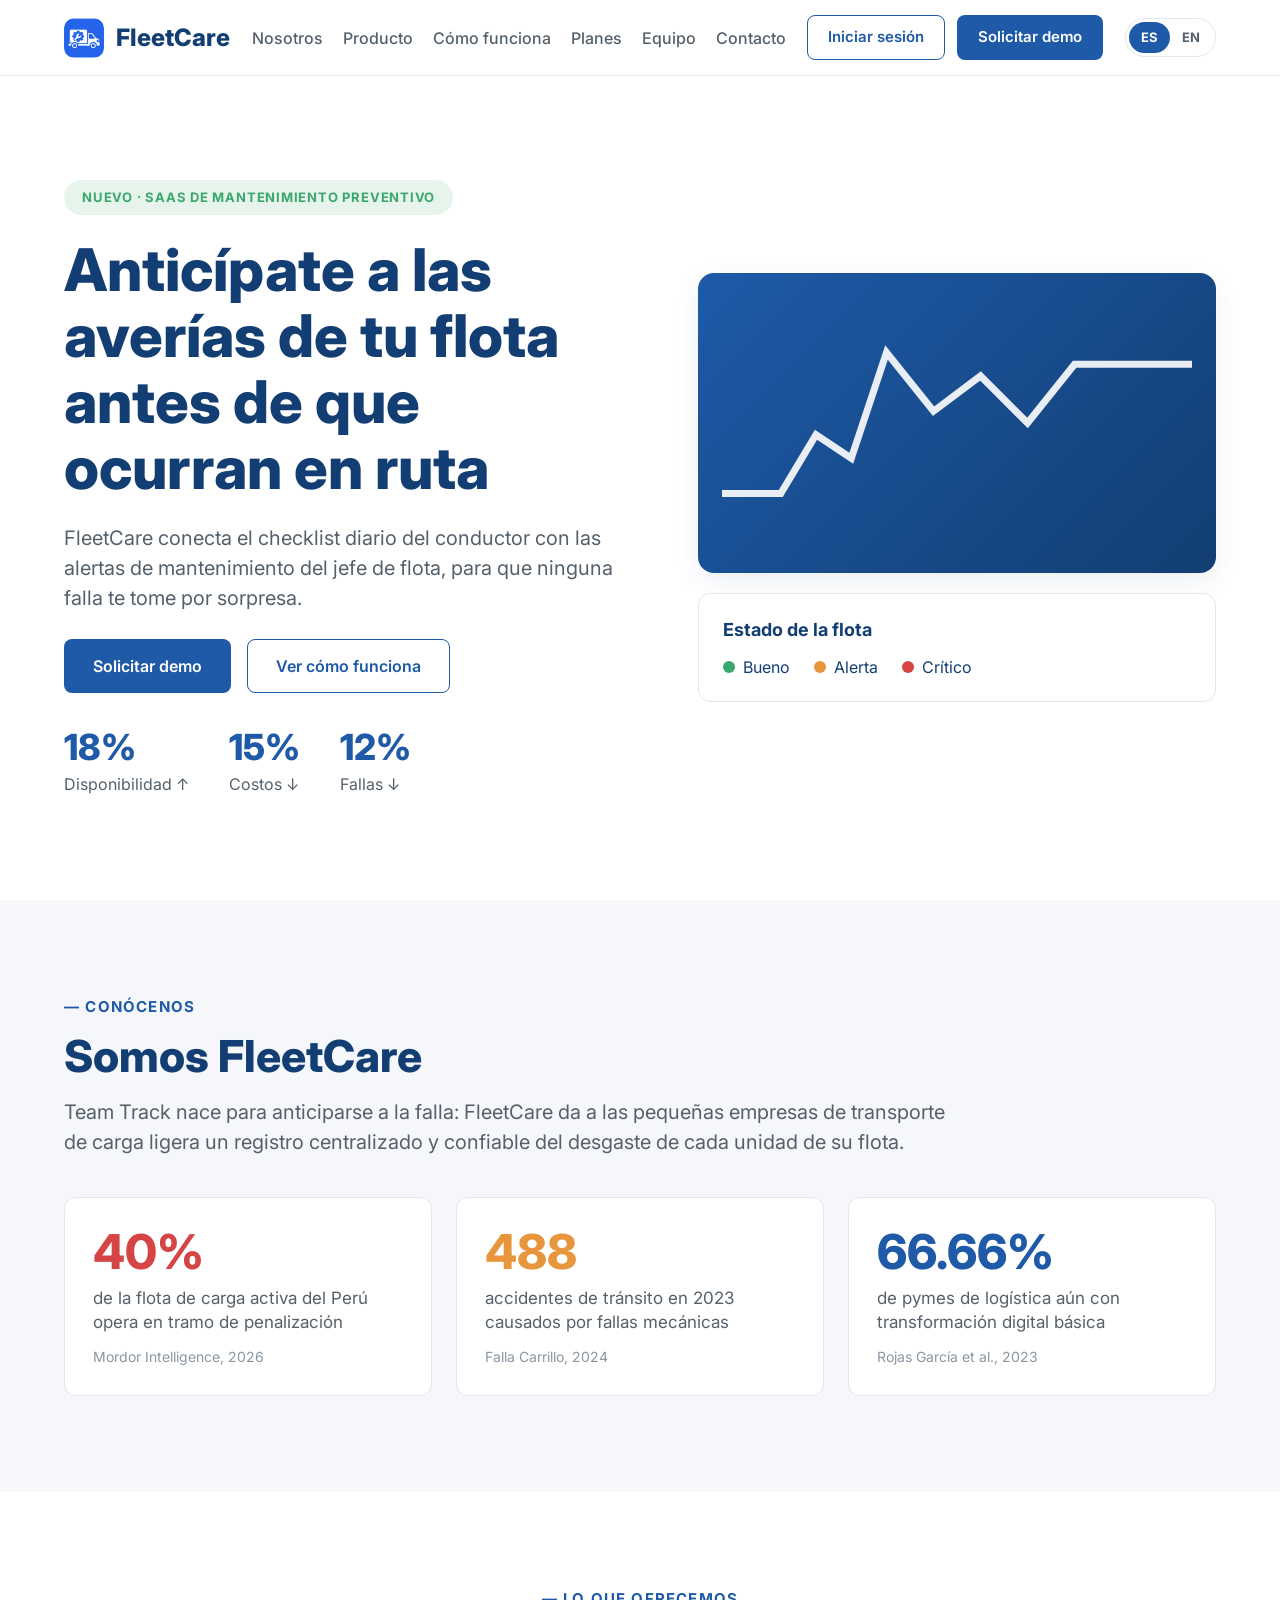
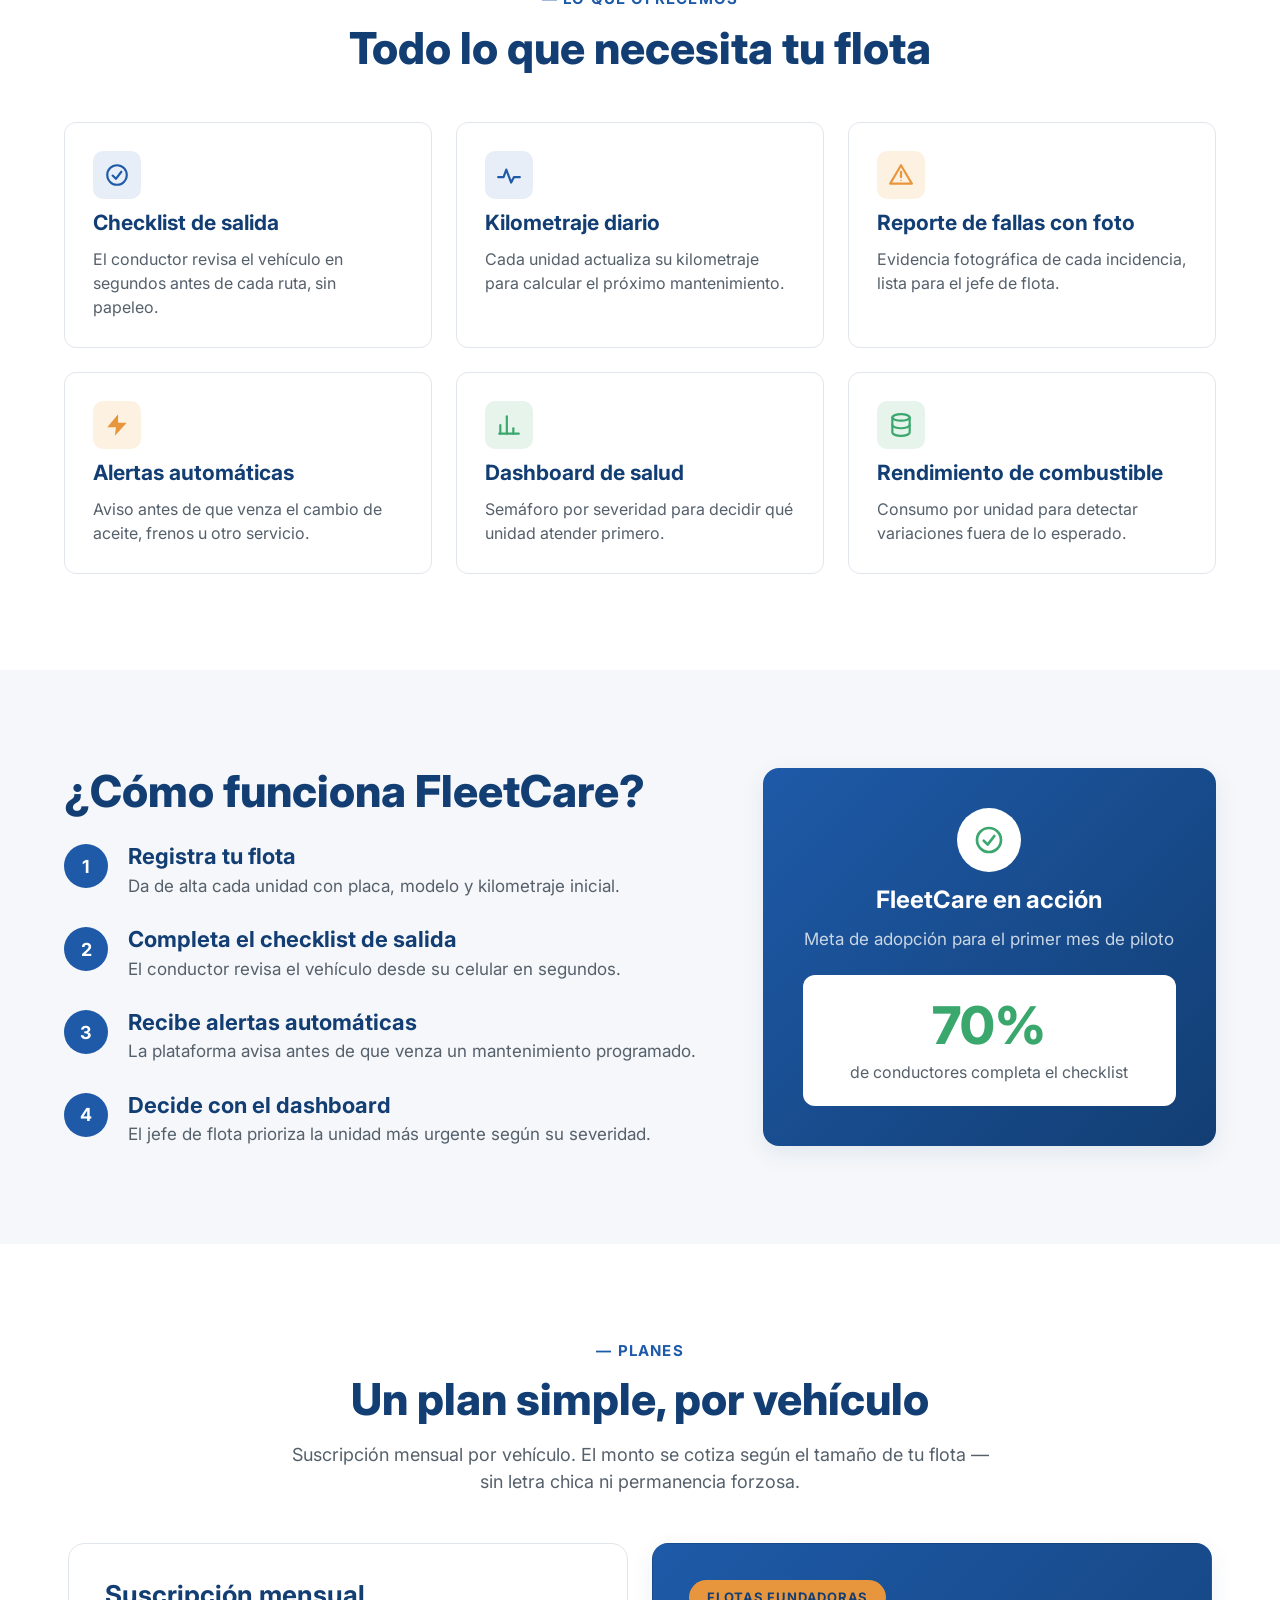
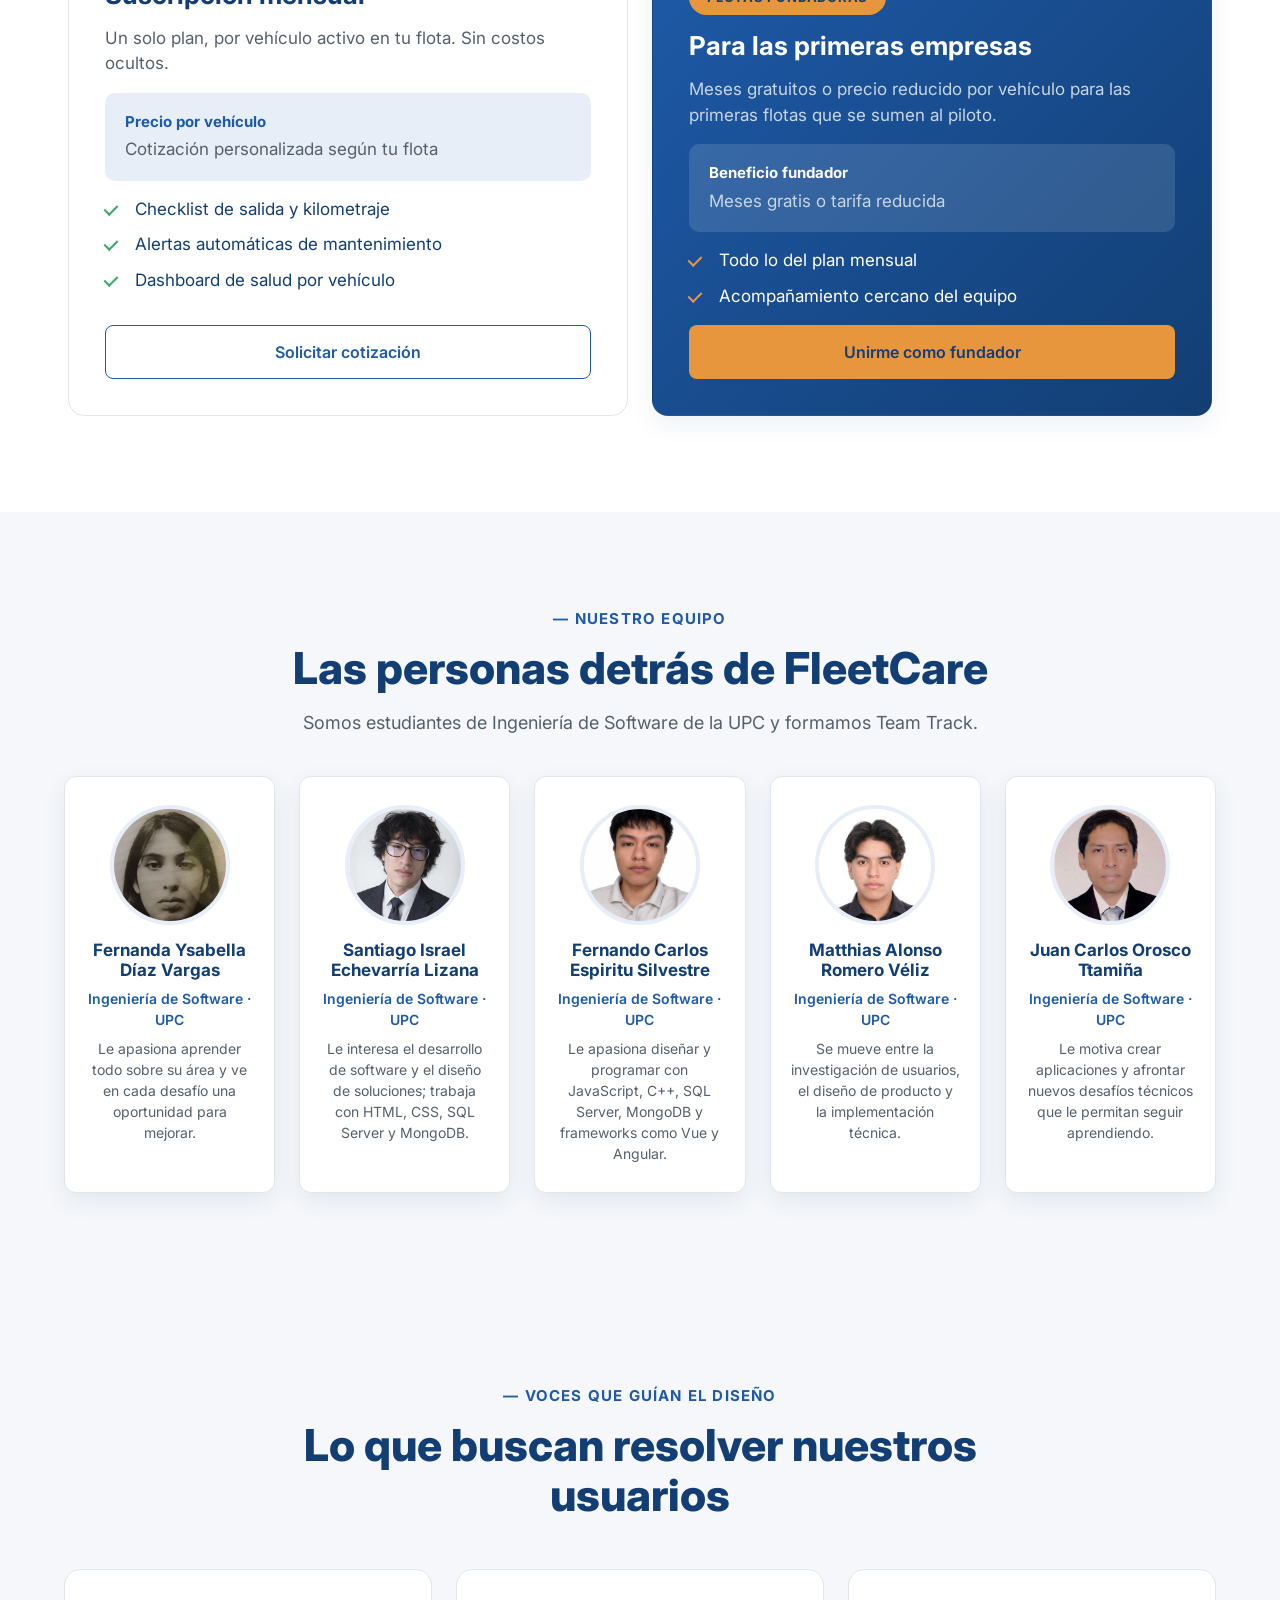
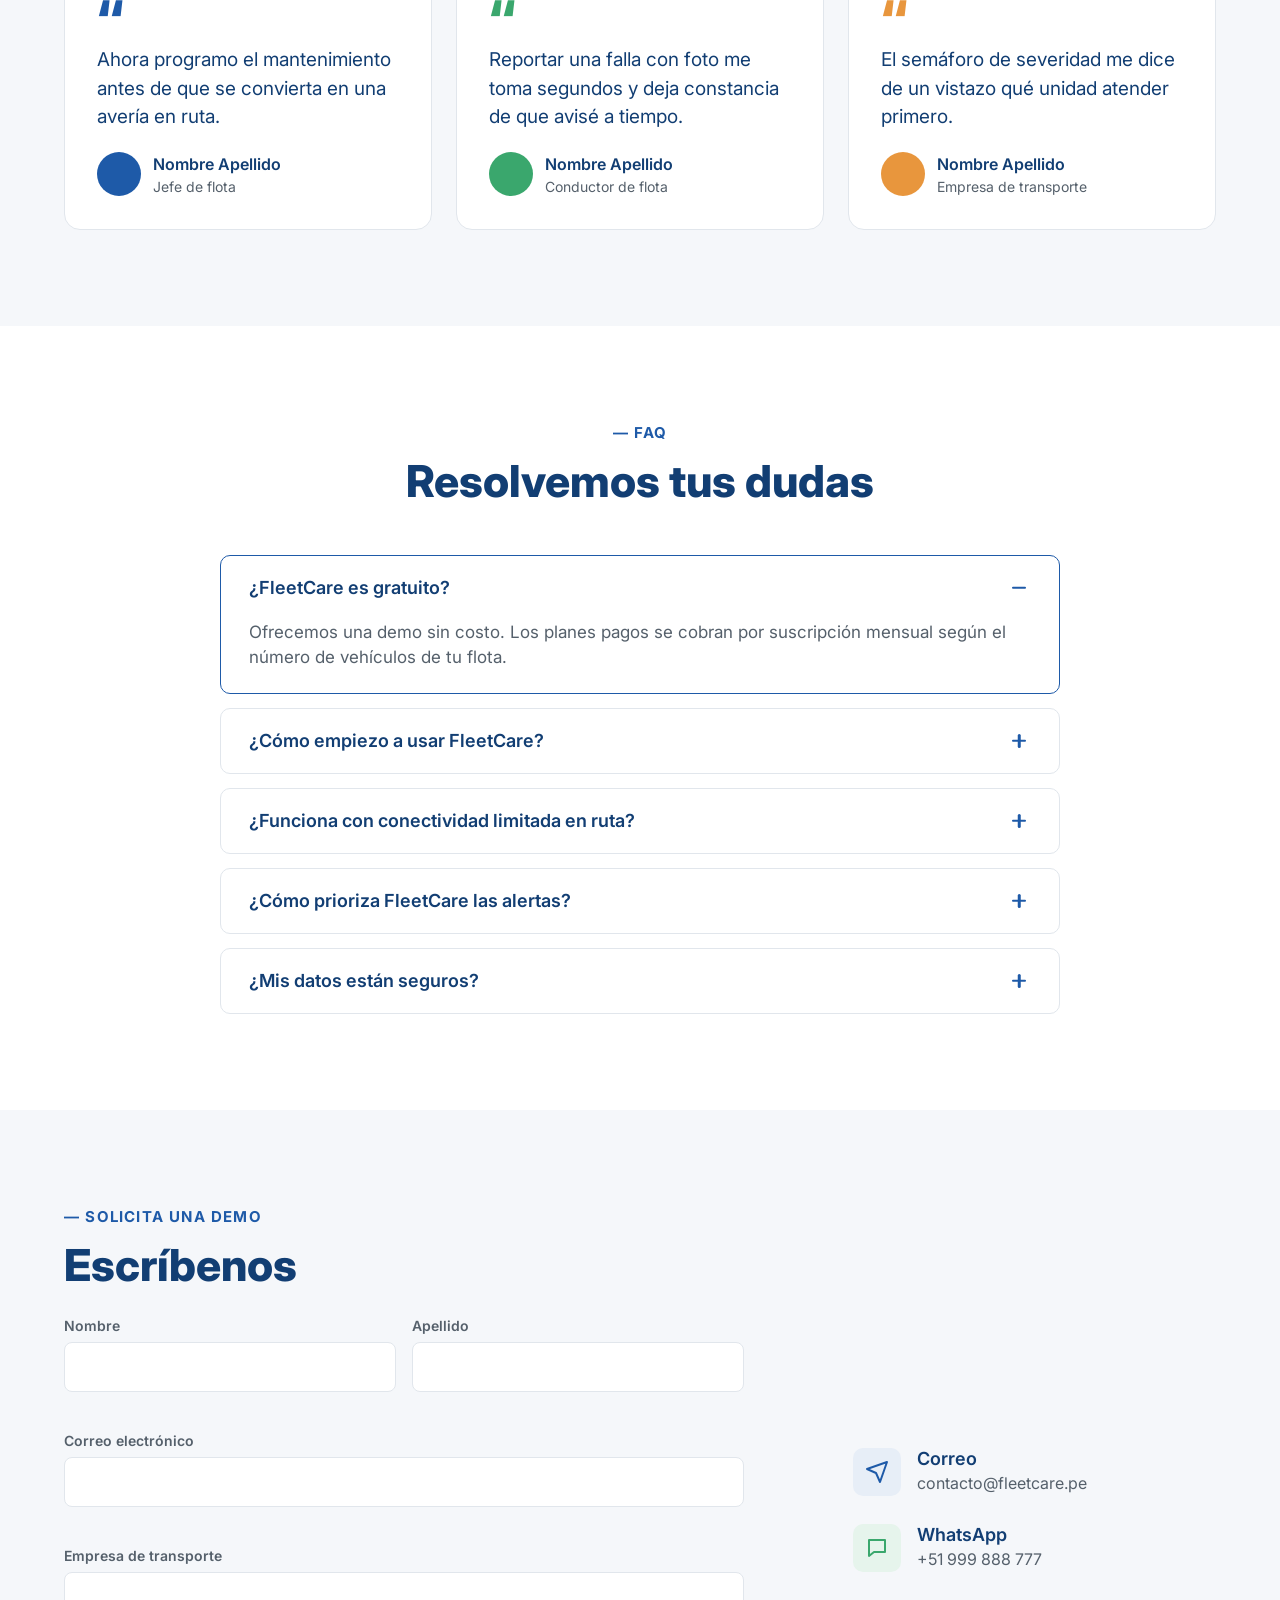
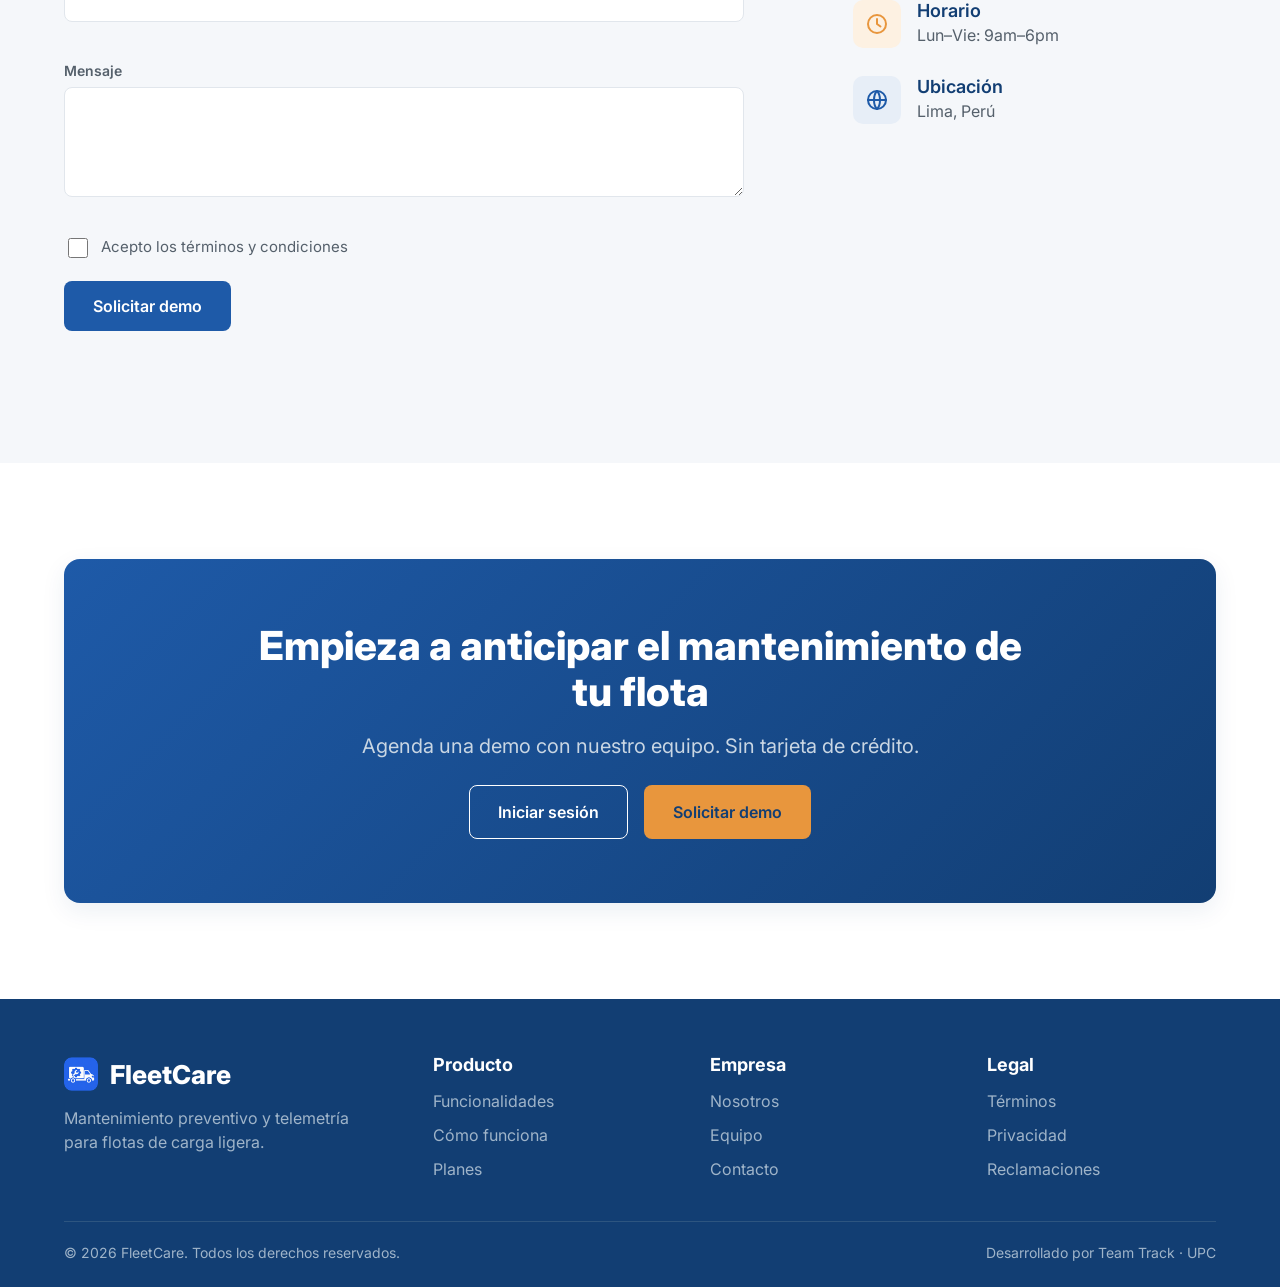
==== commit 3d3e42dc: "refactor(landing): reorder navigation and move team section below plans" ====
--- a/index.html
+++ b/index.html
@@ -21,10 +21,10 @@
     </a>
 
     <nav class="main-nav" id="main-nav" aria-label="Principal" data-i18n-aria="header.navAria">
+      <a href="#nosotros" data-i18n="nav.about">Nosotros</a>
       <a href="#producto" data-i18n="nav.product">Producto</a>
       <a href="#como-funciona" data-i18n="nav.how">Cómo funciona</a>
       <a href="#planes" data-i18n="nav.plans">Planes</a>
-      <a href="#nosotros" data-i18n="nav.about">Nosotros</a>
       <a href="#equipo" data-i18n="nav.team">Equipo</a>
       <a href="#contacto" data-i18n="nav.contact">Contacto</a>
     </nav>
@@ -117,47 +117,6 @@
           <p class="fact-text" data-i18n="about.fact3">de pymes de logística aún con transformación digital básica</p>
           <p class="fact-source">Rojas García et al., 2023</p>
         </div>
-      </div>
-
-      <div class="team" id="equipo">
-        <div class="section-heading">
-          <p class="eyebrow" data-i18n="team.eyebrow">— Nuestro equipo</p>
-          <h2 data-i18n="team.title">Las personas detrás de FleetCare</h2>
-          <p class="section-sub" data-i18n="team.sub">Somos estudiantes de Ingeniería de Software de la UPC y formamos Team Track.</p>
-        </div>
-
-        <ul class="team-grid">
-          <li class="team-card">
-            <img class="team-photo" src="img/team/fernanda-diaz.jpg" alt="Foto de Fernanda Ysabella Díaz Vargas" data-i18n-alt="team.photoAlt" data-name="Fernanda Ysabella Díaz Vargas" width="160" height="160" loading="lazy">
-            <h3>Fernanda Ysabella Díaz Vargas</h3>
-            <p class="team-role" data-i18n="team.role">Ingeniería de Software · UPC</p>
-            <p class="team-bio" data-i18n="team.bioFernanda">Le apasiona aprender todo sobre su área y ve en cada desafío una oportunidad para mejorar.</p>
-          </li>
-          <li class="team-card">
-            <img class="team-photo" src="img/team/santiago-echevarria.jpg" alt="Foto de Santiago Israel Echevarría Lizana" data-i18n-alt="team.photoAlt" data-name="Santiago Israel Echevarría Lizana" width="160" height="160" loading="lazy">
-            <h3>Santiago Israel Echevarría Lizana</h3>
-            <p class="team-role" data-i18n="team.role">Ingeniería de Software · UPC</p>
-            <p class="team-bio" data-i18n="team.bioSantiago">Le interesa el desarrollo de software y el diseño de soluciones; trabaja con HTML, CSS, SQL Server y MongoDB.</p>
-          </li>
-          <li class="team-card">
-            <img class="team-photo" src="img/team/fernando-espiritu.jpg" alt="Foto de Fernando Carlos Espiritu Silvestre" data-i18n-alt="team.photoAlt" data-name="Fernando Carlos Espiritu Silvestre" width="160" height="160" loading="lazy">
-            <h3>Fernando Carlos Espiritu Silvestre</h3>
-            <p class="team-role" data-i18n="team.role">Ingeniería de Software · UPC</p>
-            <p class="team-bio" data-i18n="team.bioFernando">Le apasiona diseñar y programar con JavaScript, C++, SQL Server, MongoDB y frameworks como Vue y Angular.</p>
-          </li>
-          <li class="team-card">
-            <img class="team-photo" src="img/team/matthias-romero.jpg" alt="Foto de Matthias Alonso Romero Véliz" data-i18n-alt="team.photoAlt" data-name="Matthias Alonso Romero Véliz" width="160" height="160" loading="lazy">
-            <h3>Matthias Alonso Romero Véliz</h3>
-            <p class="team-role" data-i18n="team.role">Ingeniería de Software · UPC</p>
-            <p class="team-bio" data-i18n="team.bioMatthias">Se mueve entre la investigación de usuarios, el diseño de producto y la implementación técnica.</p>
-          </li>
-          <li class="team-card">
-            <img class="team-photo" src="img/team/juan-orosco.jpg" alt="Foto de Juan Carlos Orosco Ttamiña" data-i18n-alt="team.photoAlt" data-name="Juan Carlos Orosco Ttamiña" width="160" height="160" loading="lazy">
-            <h3>Juan Carlos Orosco Ttamiña</h3>
-            <p class="team-role" data-i18n="team.role">Ingeniería de Software · UPC</p>
-            <p class="team-bio" data-i18n="team.bioJuan">Le motiva crear aplicaciones y afrontar nuevos desafíos técnicos que le permitan seguir aprendiendo.</p>
-          </li>
-        </ul>
       </div>
     </div>
   </section>
@@ -311,6 +270,50 @@
           <a href="#contacto" class="btn btn-accent" data-i18n="plans.join">Unirme como fundador</a>
         </article>
       </div>
+    </div>
+  </section>
+
+  <!-- EQUIPO -->
+  <section class="section section-alt" id="equipo">
+    <div class="container">
+      <div class="section-heading">
+        <p class="eyebrow" data-i18n="team.eyebrow">— Nuestro equipo</p>
+        <h2 data-i18n="team.title">Las personas detrás de FleetCare</h2>
+        <p class="section-sub" data-i18n="team.sub">Somos estudiantes de Ingeniería de Software de la UPC y formamos Team Track.</p>
+      </div>
+
+      <ul class="team-grid">
+        <li class="team-card">
+          <img class="team-photo" src="img/team/fernanda-diaz.jpg" alt="Foto de Fernanda Ysabella Díaz Vargas" data-i18n-alt="team.photoAlt" data-name="Fernanda Ysabella Díaz Vargas" width="160" height="160" loading="lazy">
+          <h3>Fernanda Ysabella Díaz Vargas</h3>
+          <p class="team-role" data-i18n="team.role">Ingeniería de Software · UPC</p>
+          <p class="team-bio" data-i18n="team.bioFernanda">Le apasiona aprender todo sobre su área y ve en cada desafío una oportunidad para mejorar.</p>
+        </li>
+        <li class="team-card">
+          <img class="team-photo" src="img/team/santiago-echevarria.jpg" alt="Foto de Santiago Israel Echevarría Lizana" data-i18n-alt="team.photoAlt" data-name="Santiago Israel Echevarría Lizana" width="160" height="160" loading="lazy">
+          <h3>Santiago Israel Echevarría Lizana</h3>
+          <p class="team-role" data-i18n="team.role">Ingeniería de Software · UPC</p>
+          <p class="team-bio" data-i18n="team.bioSantiago">Le interesa el desarrollo de software y el diseño de soluciones; trabaja con HTML, CSS, SQL Server y MongoDB.</p>
+        </li>
+        <li class="team-card">
+          <img class="team-photo" src="img/team/fernando-espiritu.jpg" alt="Foto de Fernando Carlos Espiritu Silvestre" data-i18n-alt="team.photoAlt" data-name="Fernando Carlos Espiritu Silvestre" width="160" height="160" loading="lazy">
+          <h3>Fernando Carlos Espiritu Silvestre</h3>
+          <p class="team-role" data-i18n="team.role">Ingeniería de Software · UPC</p>
+          <p class="team-bio" data-i18n="team.bioFernando">Le apasiona diseñar y programar con JavaScript, C++, SQL Server, MongoDB y frameworks como Vue y Angular.</p>
+        </li>
+        <li class="team-card">
+          <img class="team-photo" src="img/team/matthias-romero.jpg" alt="Foto de Matthias Alonso Romero Véliz" data-i18n-alt="team.photoAlt" data-name="Matthias Alonso Romero Véliz" width="160" height="160" loading="lazy">
+          <h3>Matthias Alonso Romero Véliz</h3>
+          <p class="team-role" data-i18n="team.role">Ingeniería de Software · UPC</p>
+          <p class="team-bio" data-i18n="team.bioMatthias">Se mueve entre la investigación de usuarios, el diseño de producto y la implementación técnica.</p>
+        </li>
+        <li class="team-card">
+          <img class="team-photo" src="img/team/juan-orosco.jpg" alt="Foto de Juan Carlos Orosco Ttamiña" data-i18n-alt="team.photoAlt" data-name="Juan Carlos Orosco Ttamiña" width="160" height="160" loading="lazy">
+          <h3>Juan Carlos Orosco Ttamiña</h3>
+          <p class="team-role" data-i18n="team.role">Ingeniería de Software · UPC</p>
+          <p class="team-bio" data-i18n="team.bioJuan">Le motiva crear aplicaciones y afrontar nuevos desafíos técnicos que le permitan seguir aprendiendo.</p>
+        </li>
+      </ul>
     </div>
   </section>
 
--- a/css/style.css
+++ b/css/style.css
@@ -342,13 +342,7 @@
 .fact-source { color: var(--color-text-faint); font-size: 14px; margin-top: auto; padding-top: 4px; }
 
 /* Team */
-.team {
-  scroll-margin-top: var(--header-height);
-  border-top: 1px solid var(--color-border);
-  margin-top: 56px;
-  padding-top: 56px;
-}
-.team .section-heading { margin-bottom: 40px; }
+#equipo .section-heading { margin-bottom: 40px; }
 .team-grid {
   display: grid;
   grid-template-columns: repeat(5, minmax(0, 1fr));
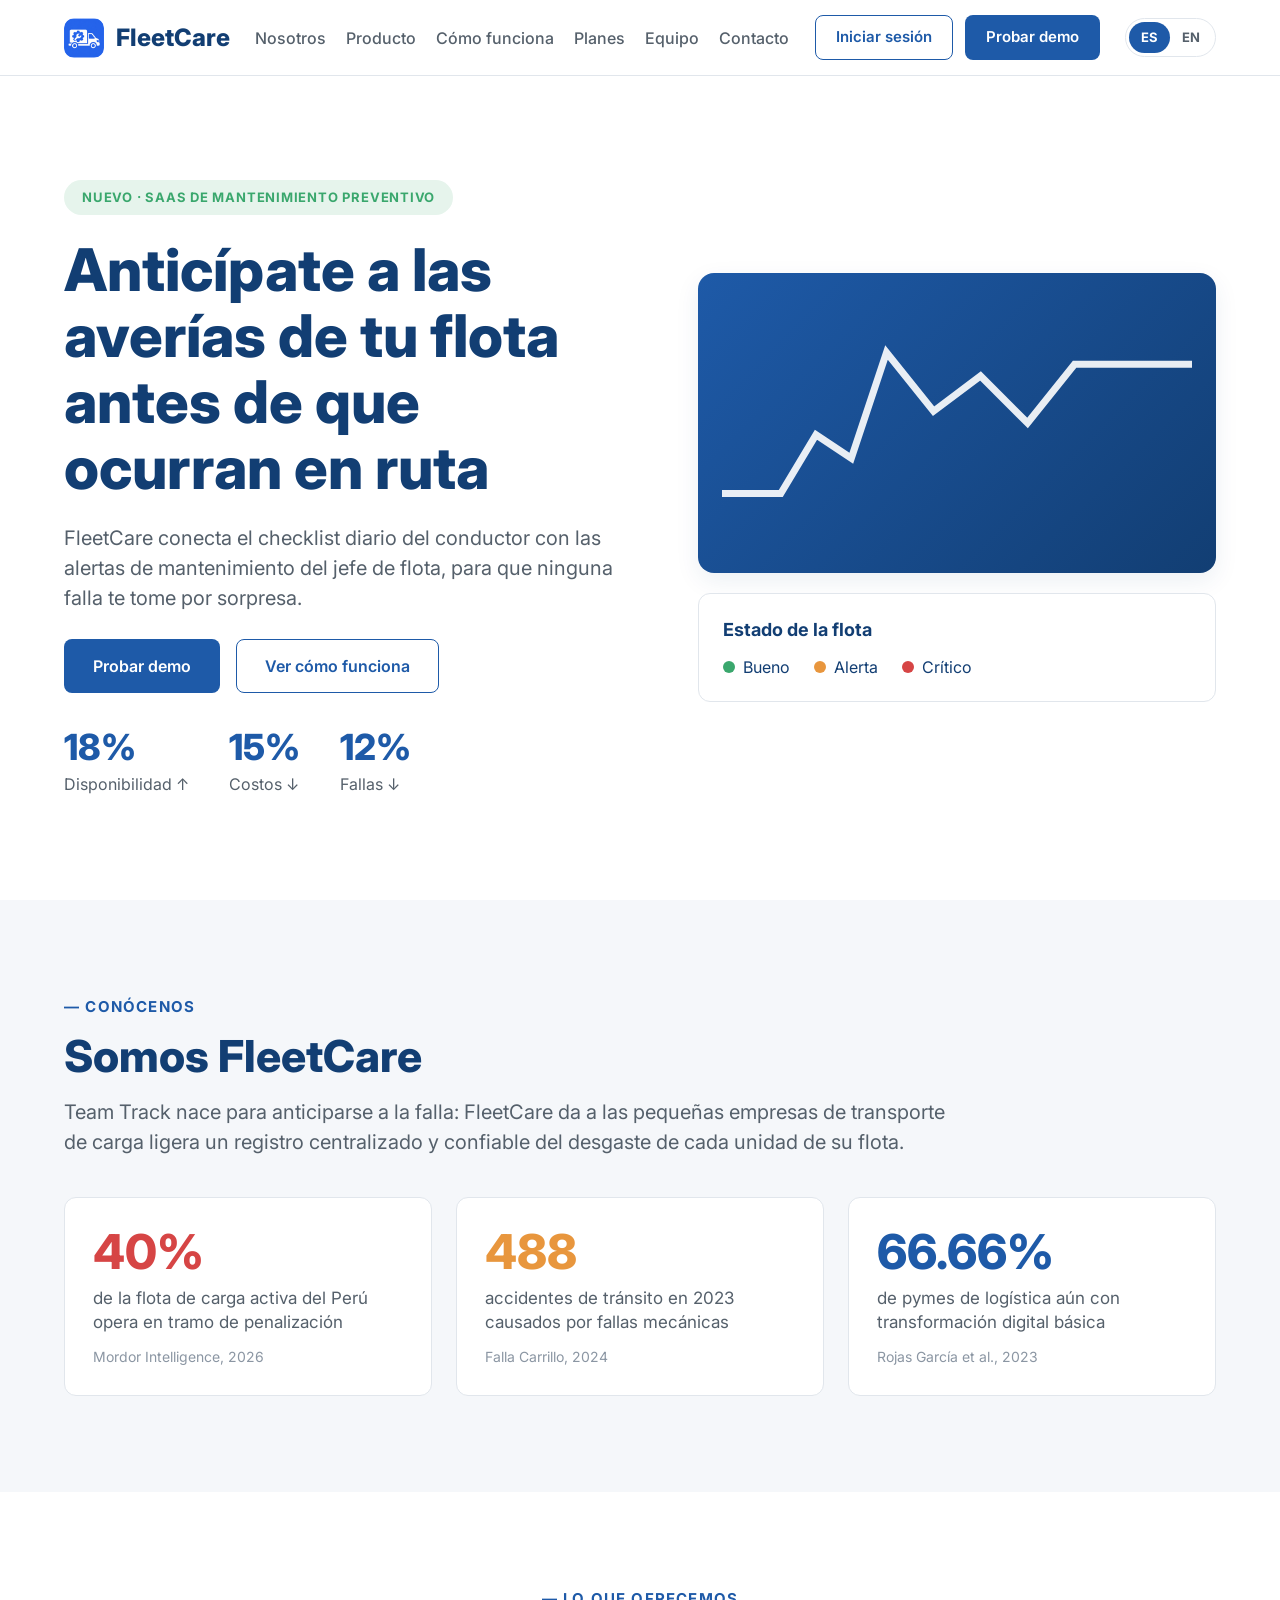
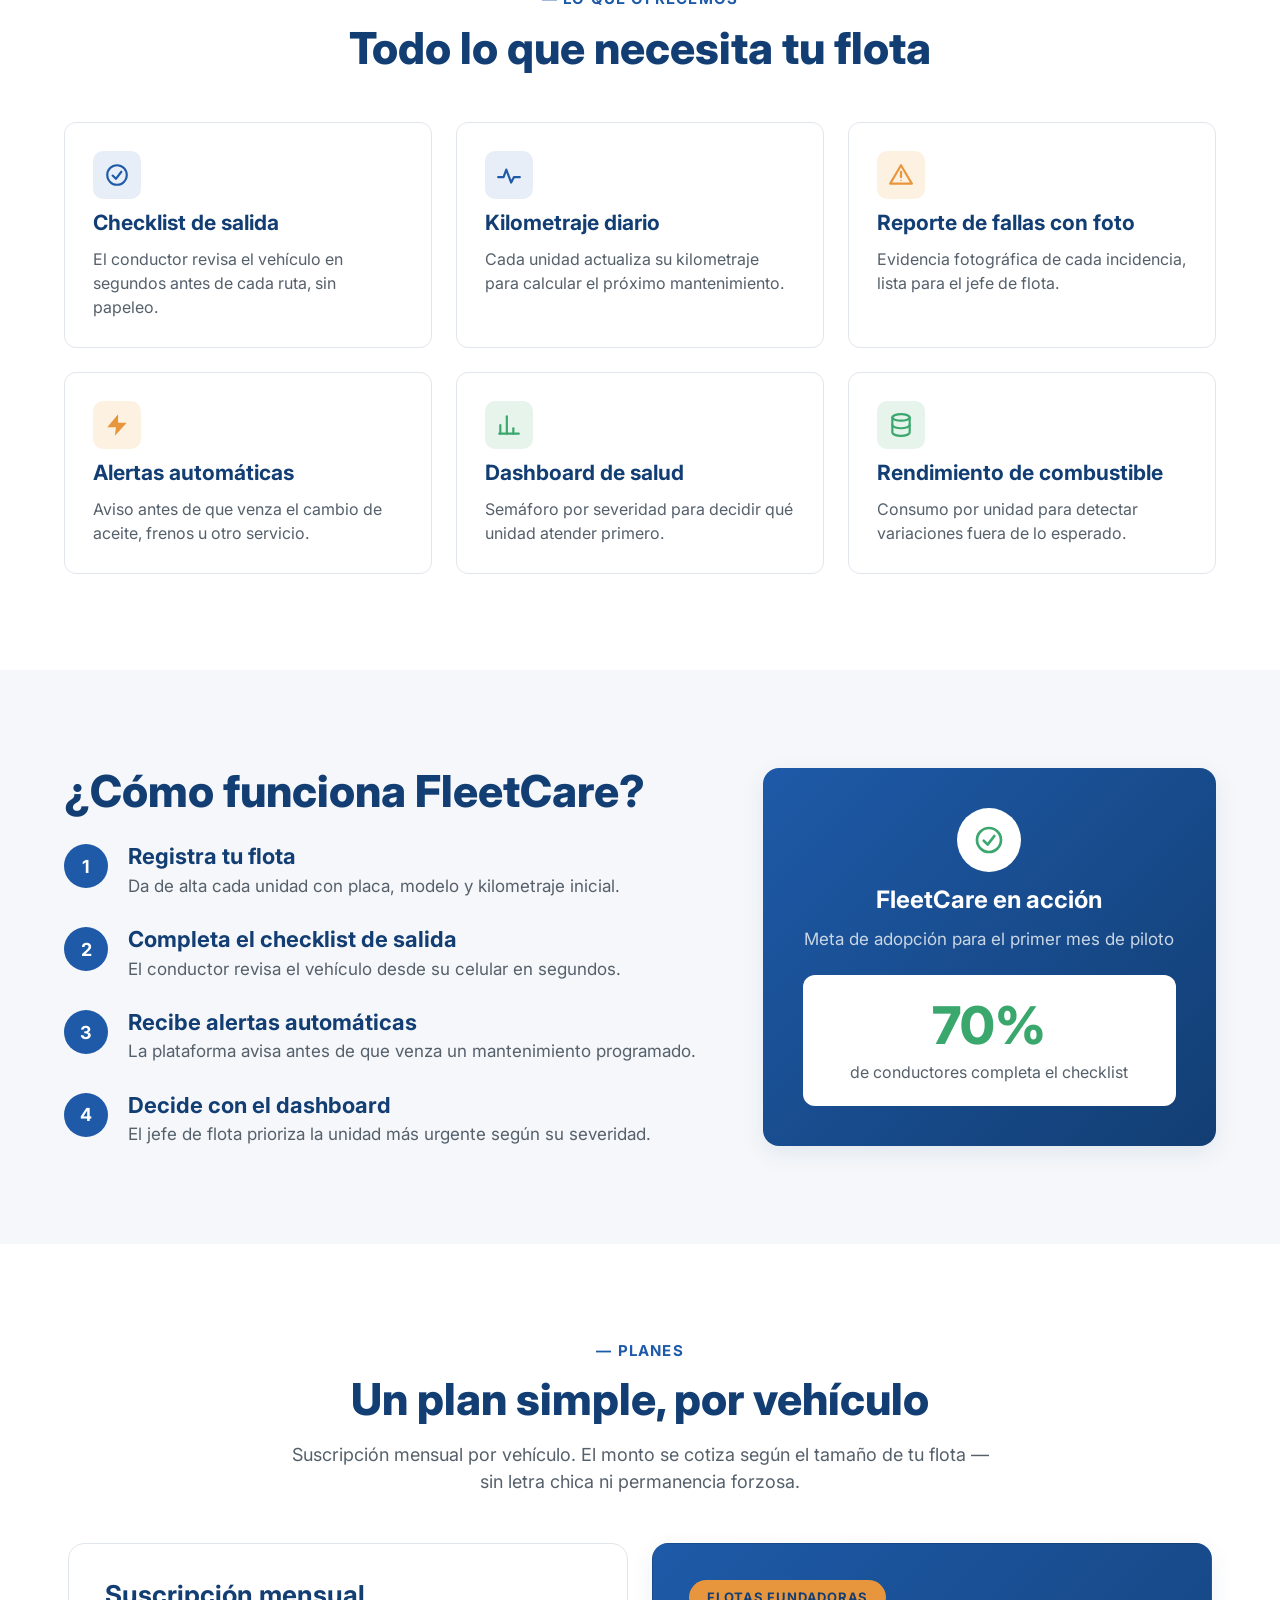
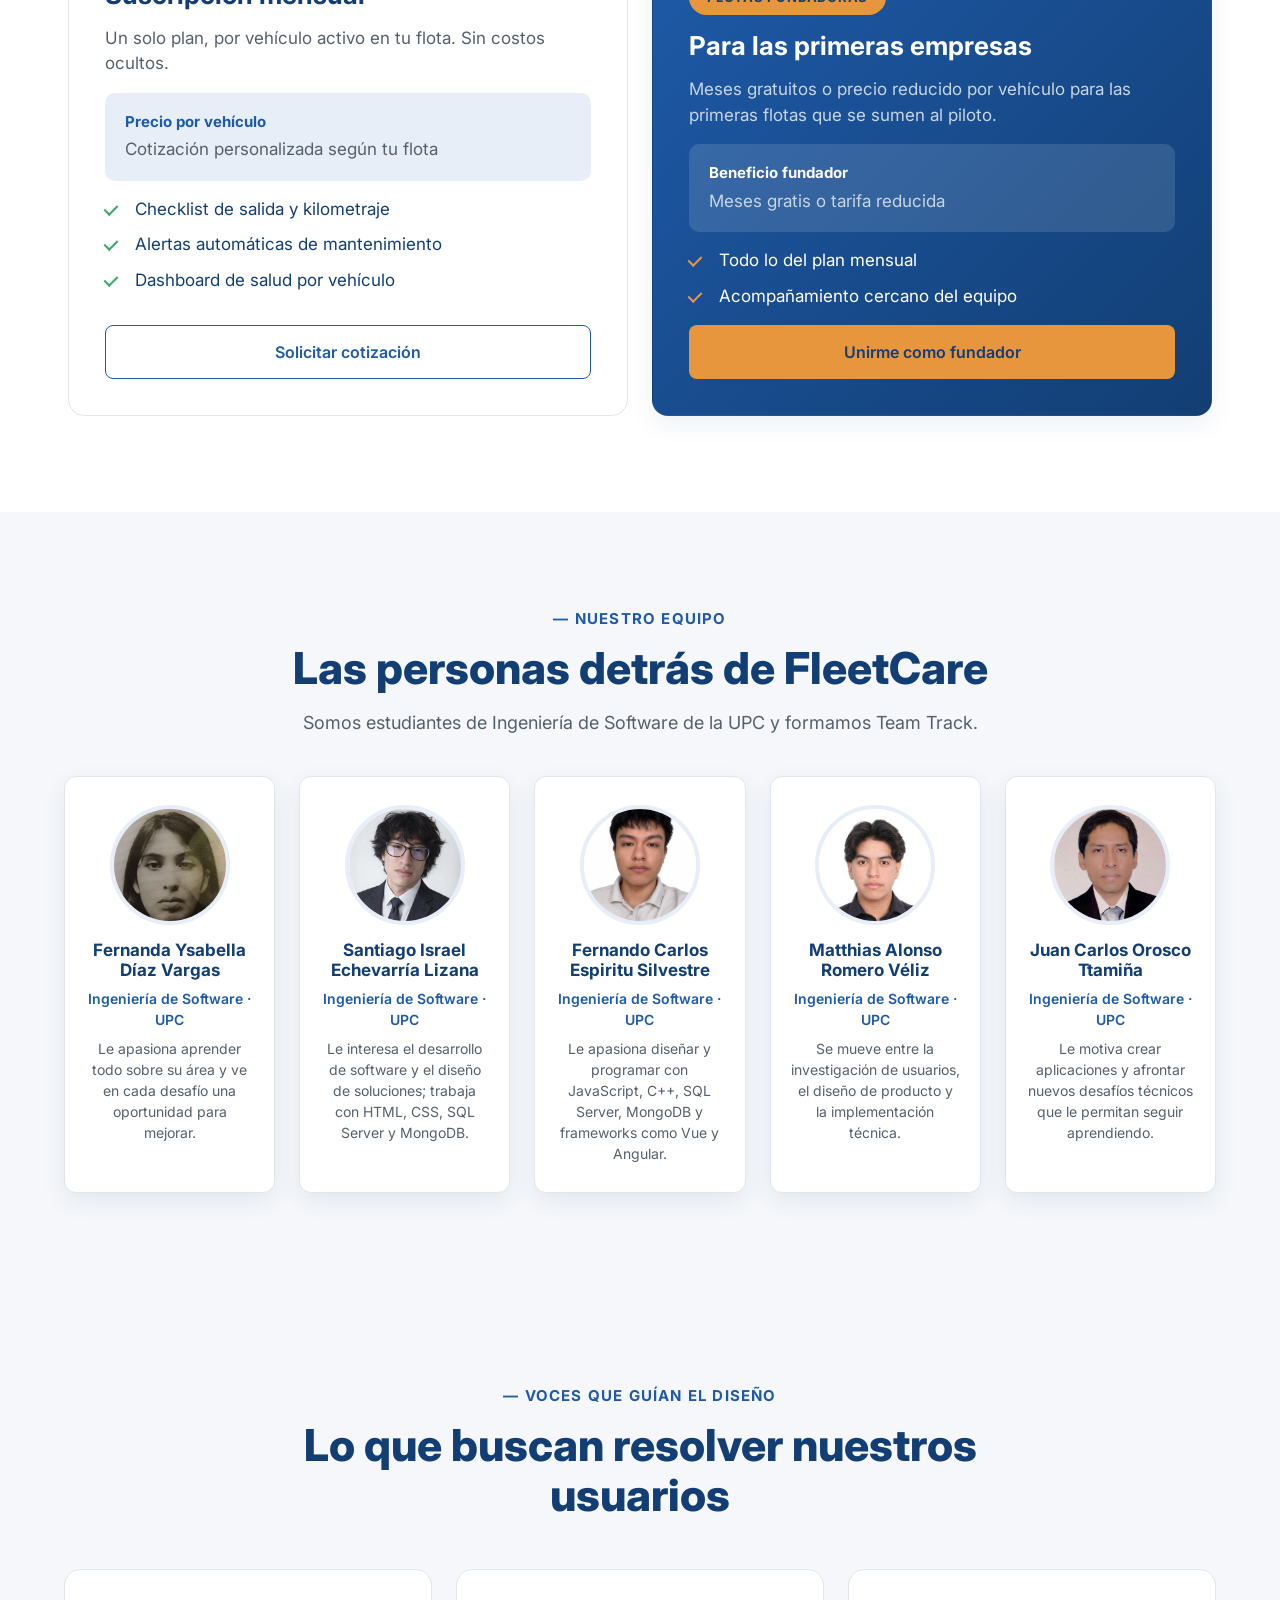
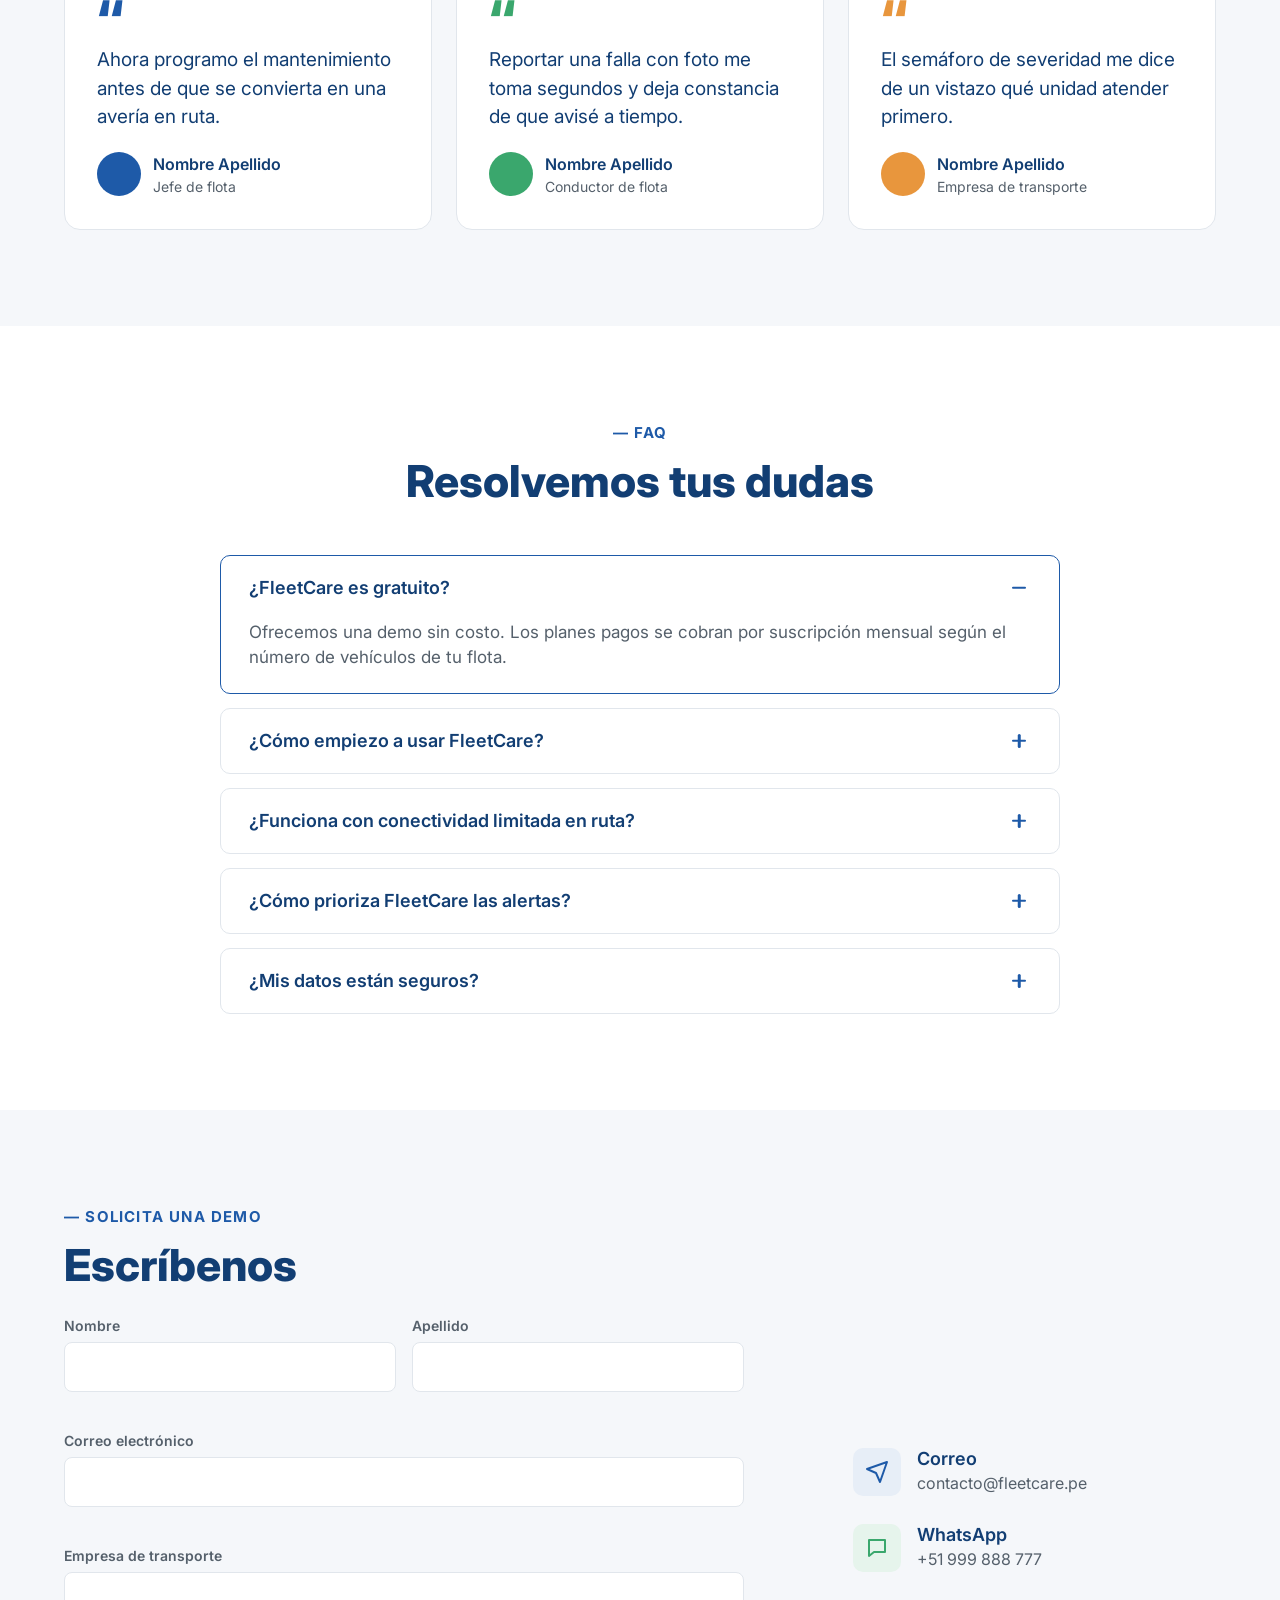
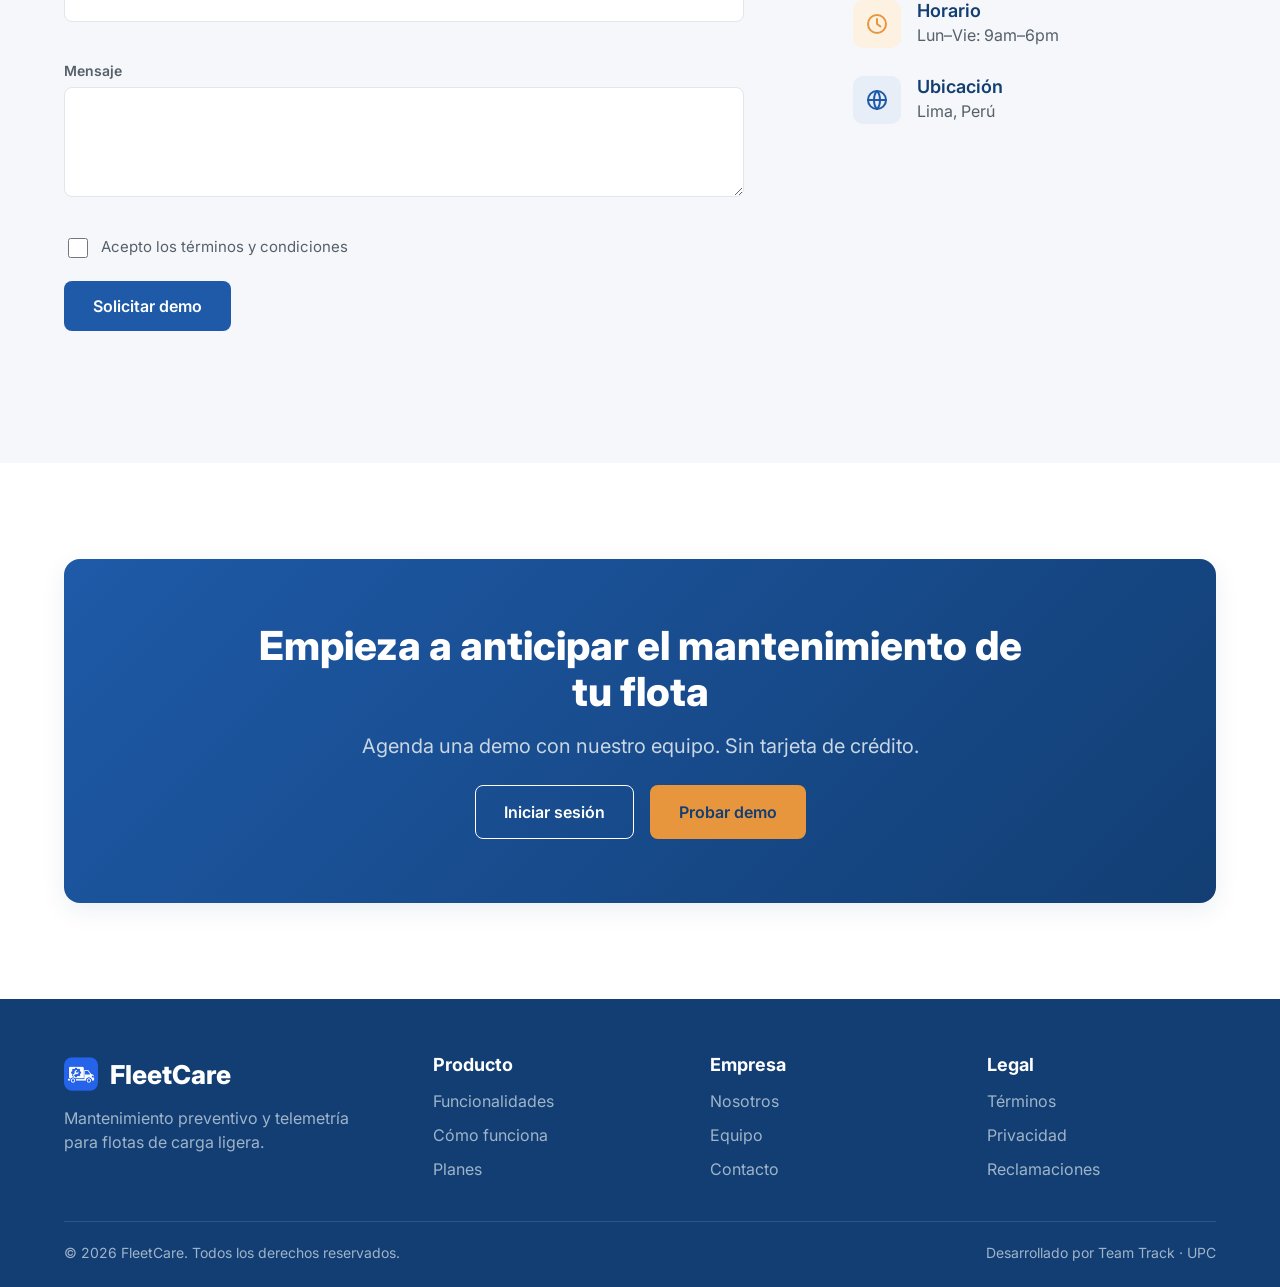
==== commit 19b0633e: "feat(landing): link demo and sign-in buttons to the deployed web app" ====
--- a/index.html
+++ b/index.html
@@ -30,8 +30,8 @@
     </nav>
 
     <div class="header-actions">
-      <a href="app/index.html#/login" class="btn btn-outline btn-sm" data-i18n="cta.login">Iniciar sesión</a>
-      <a href="#contacto" class="btn btn-primary btn-sm" data-i18n="cta.demo">Solicitar demo</a>
+      <a href="https://fleetcare-c441b.web.app/auth/login" target="_blank" rel="noopener" class="btn btn-outline btn-sm" data-i18n="cta.login">Iniciar sesión</a>
+      <a href="https://fleetcare-c441b.web.app/" target="_blank" rel="noopener" class="btn btn-primary btn-sm" data-i18n="cta.tryDemo">Probar demo</a>
     </div>
 
     <div class="lang-switch" role="group" aria-label="Idioma" data-i18n-aria="header.langAria">
@@ -55,7 +55,7 @@
         <h1 data-i18n="hero.title">Anticípate a las averías de tu flota antes de que ocurran en ruta</h1>
         <p class="lead" data-i18n="hero.lead">FleetCare conecta el checklist diario del conductor con las alertas de mantenimiento del jefe de flota, para que ninguna falla te tome por sorpresa.</p>
         <div class="hero-cta">
-          <a href="#contacto" class="btn btn-primary" data-i18n="cta.demo">Solicitar demo</a>
+          <a href="https://fleetcare-c441b.web.app/" target="_blank" rel="noopener" class="btn btn-primary" data-i18n="cta.tryDemo">Probar demo</a>
           <a href="#como-funciona" class="btn btn-outline" data-i18n="hero.seeHow">Ver cómo funciona</a>
         </div>
         <div class="hero-stats">
@@ -523,8 +523,8 @@
         <h2 data-i18n="ctaBox.title">Empieza a anticipar el mantenimiento de tu flota</h2>
         <p data-i18n="ctaBox.text">Agenda una demo con nuestro equipo. Sin tarjeta de crédito.</p>
         <div class="cta-actions">
-          <a href="app/index.html#/login" class="btn btn-outline btn-inverse" data-i18n="cta.login">Iniciar sesión</a>
-          <a href="#contacto" class="btn btn-accent" data-i18n="cta.demo">Solicitar demo</a>
+          <a href="https://fleetcare-c441b.web.app/auth/login" target="_blank" rel="noopener" class="btn btn-outline btn-inverse" data-i18n="cta.login">Iniciar sesión</a>
+          <a href="https://fleetcare-c441b.web.app/" target="_blank" rel="noopener" class="btn btn-accent" data-i18n="cta.tryDemo">Probar demo</a>
         </div>
       </div>
     </div>
